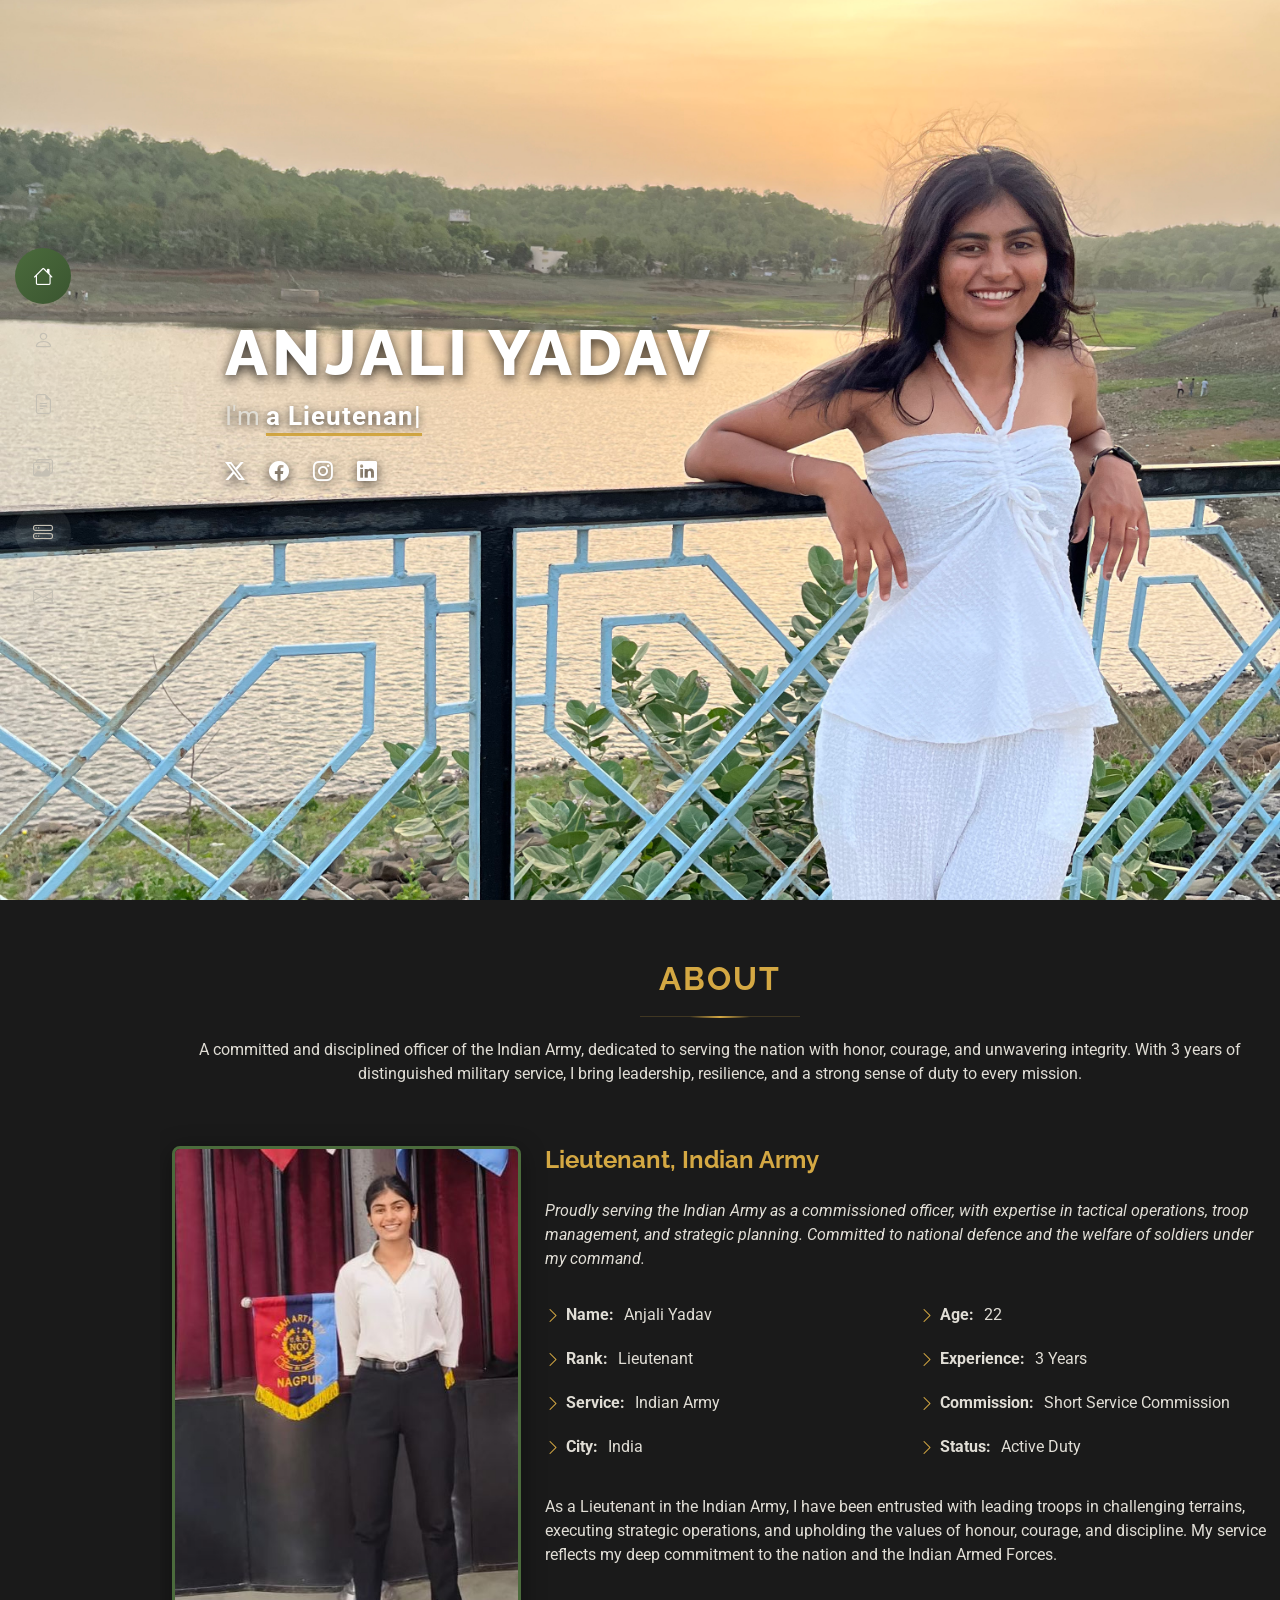
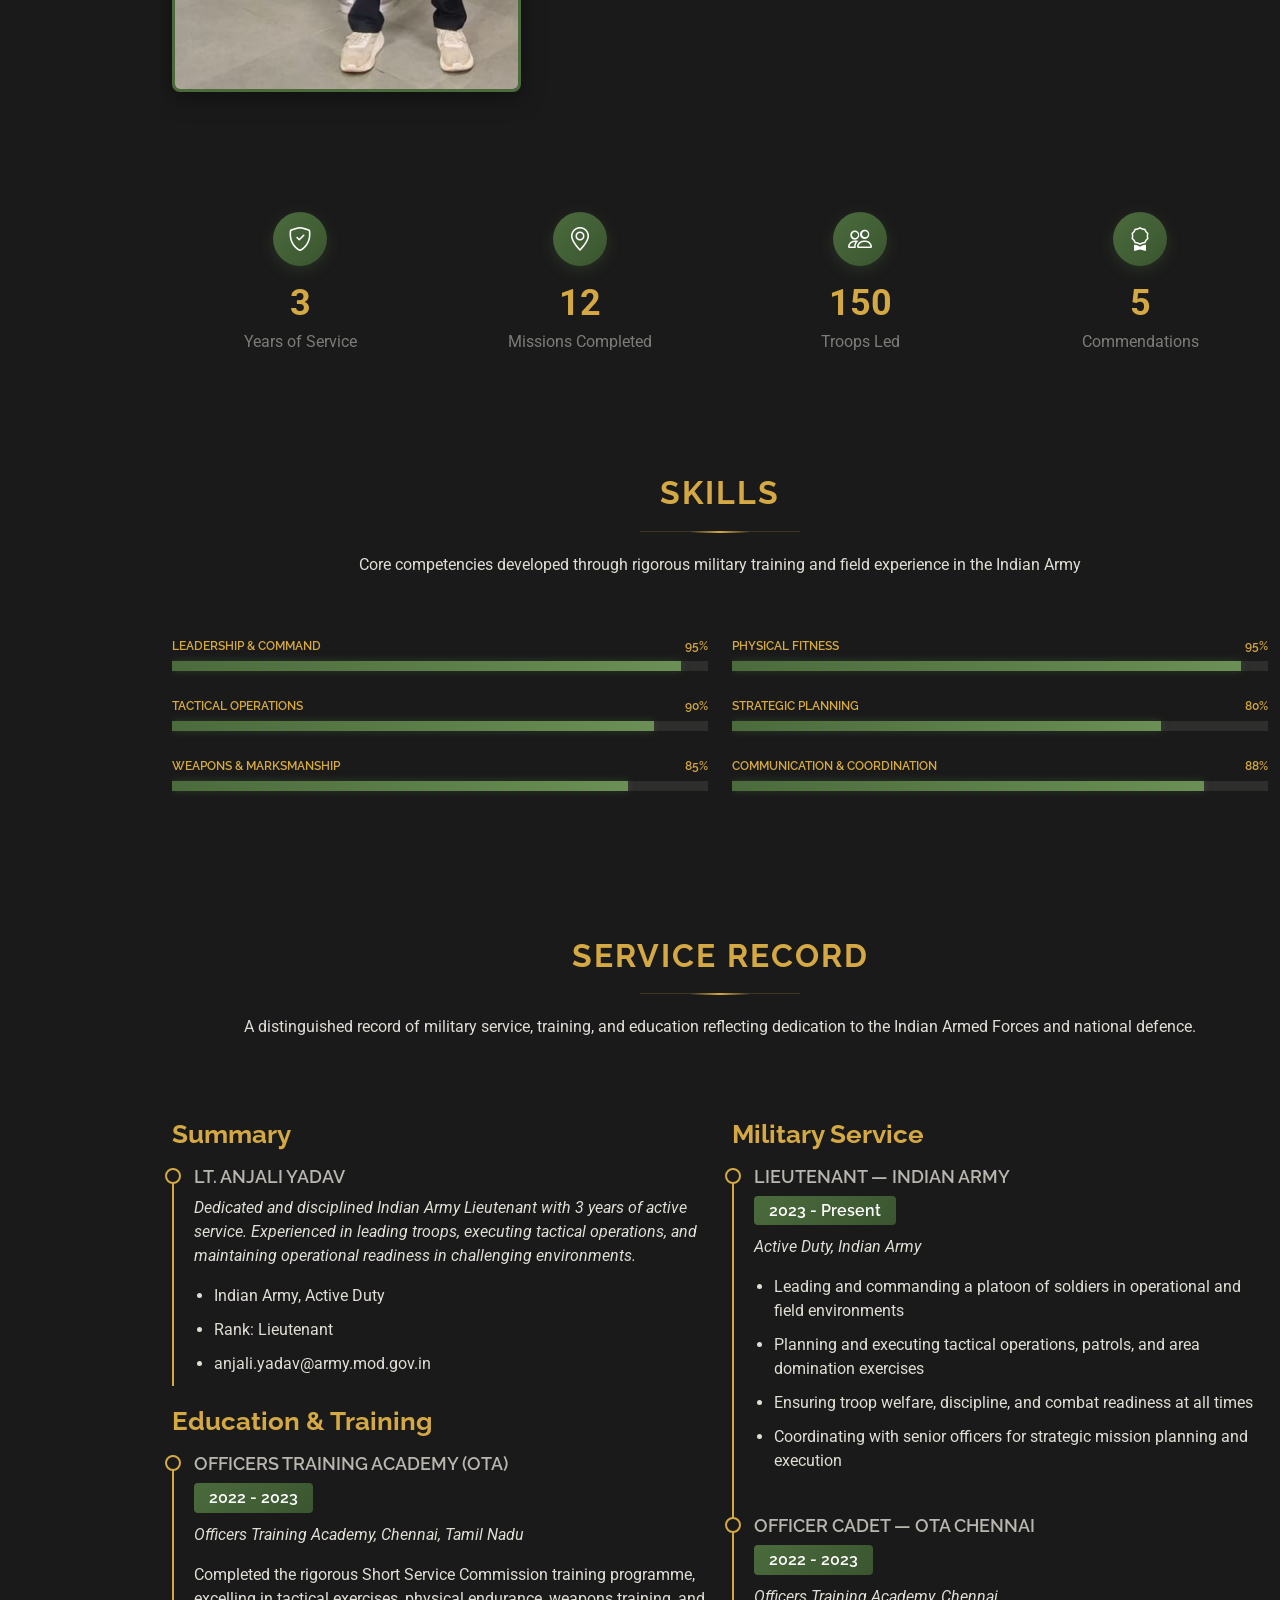
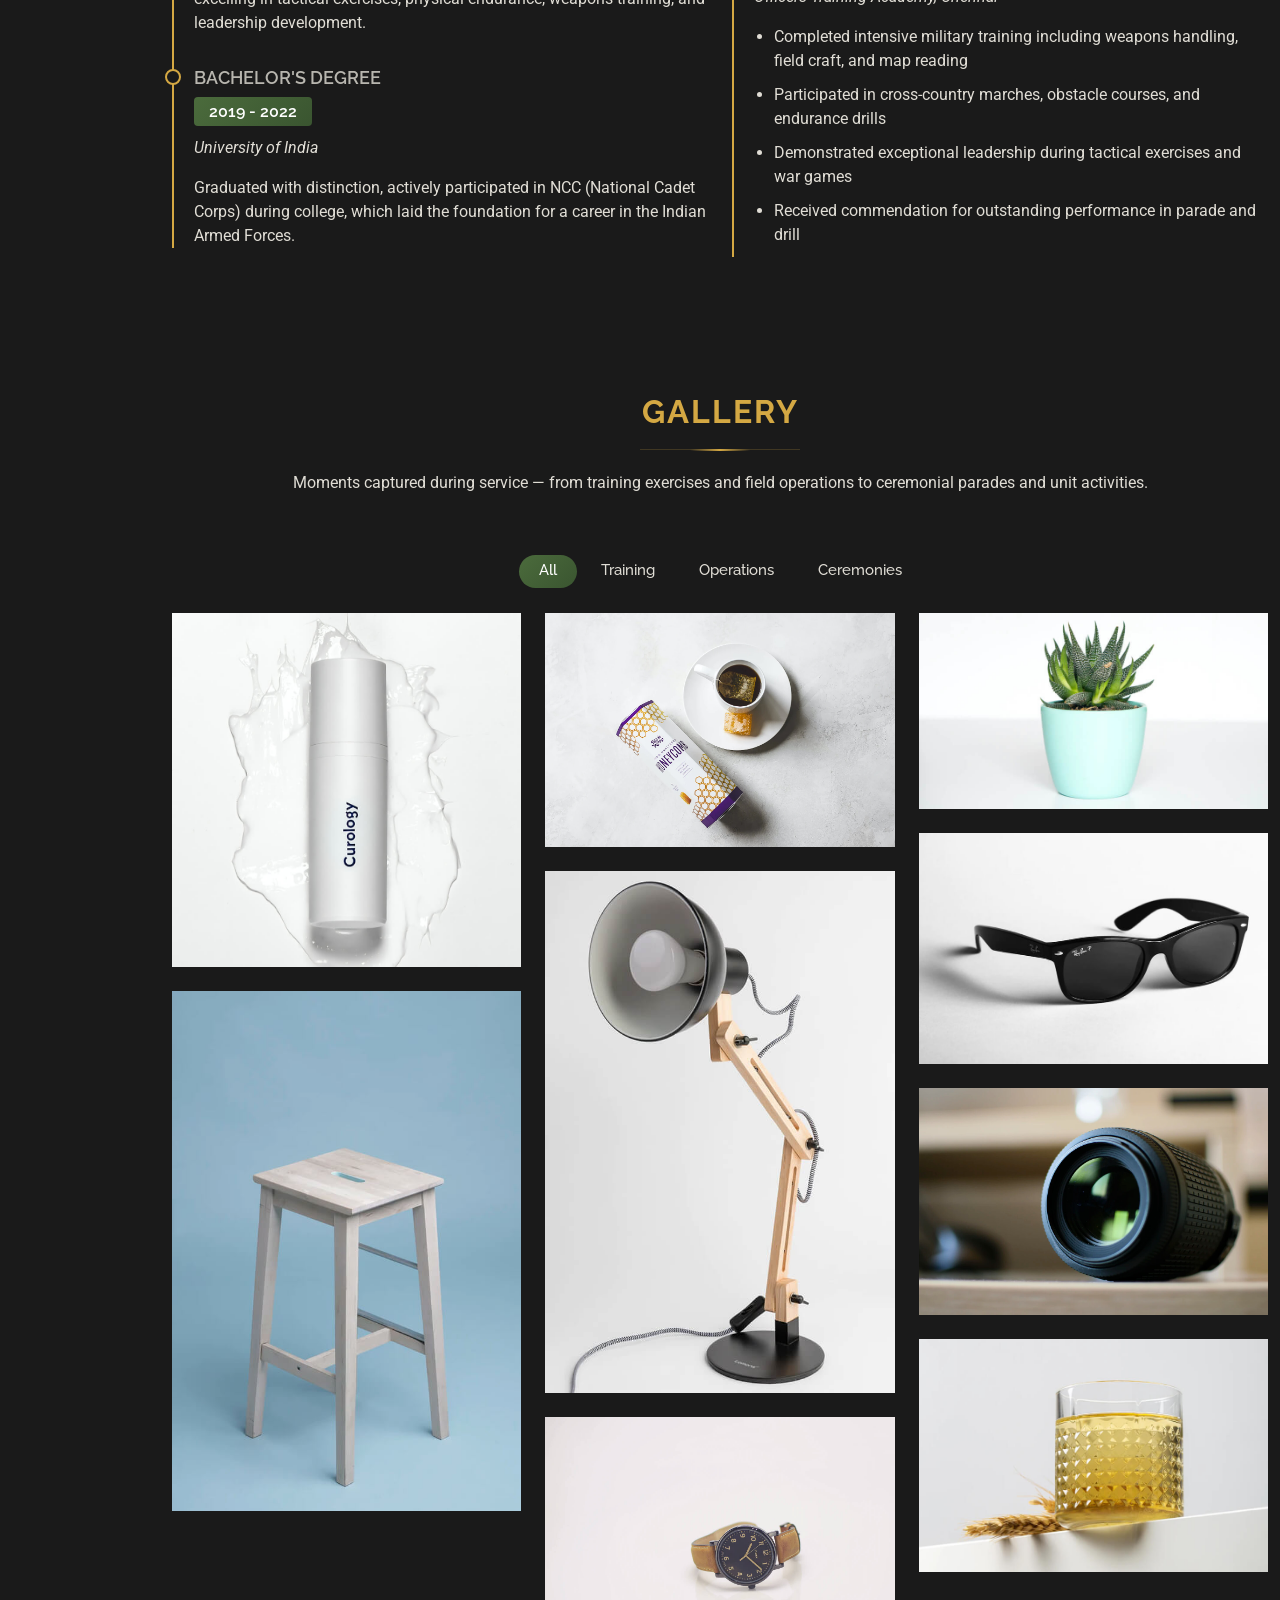
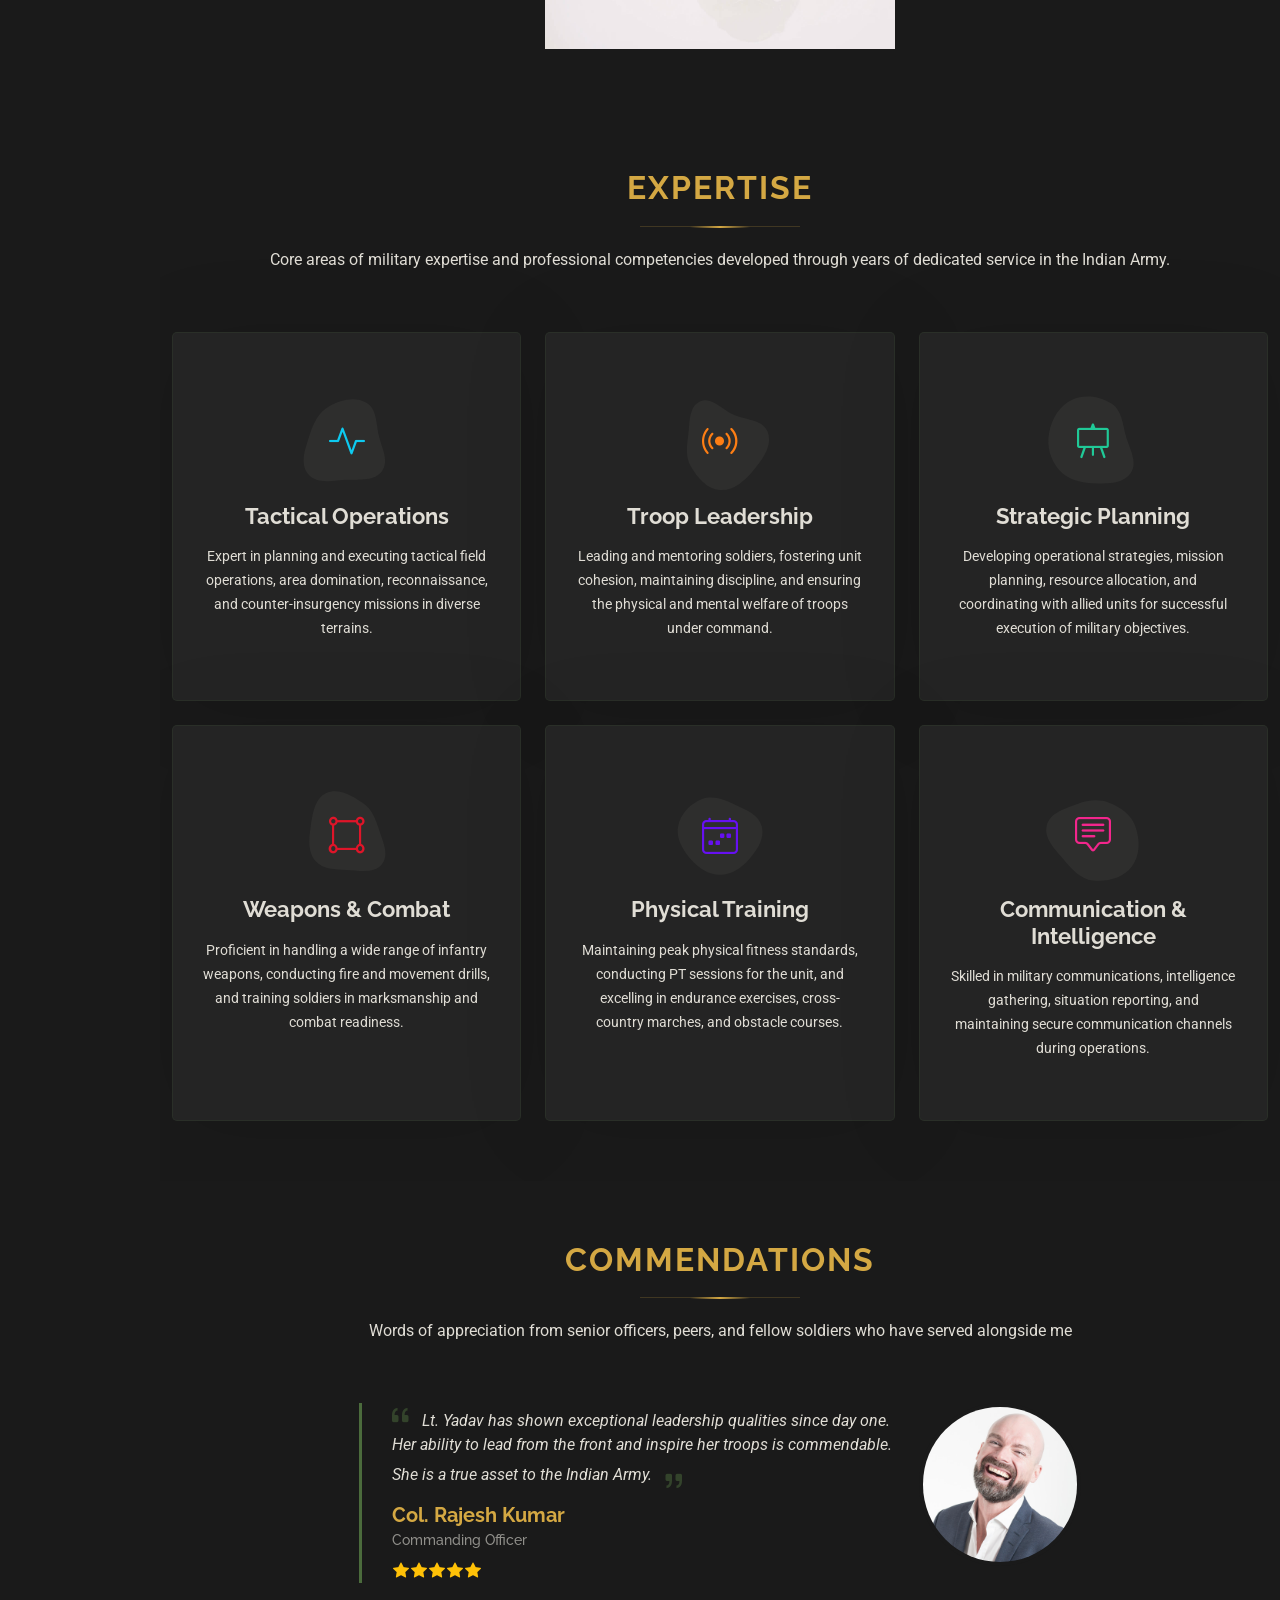
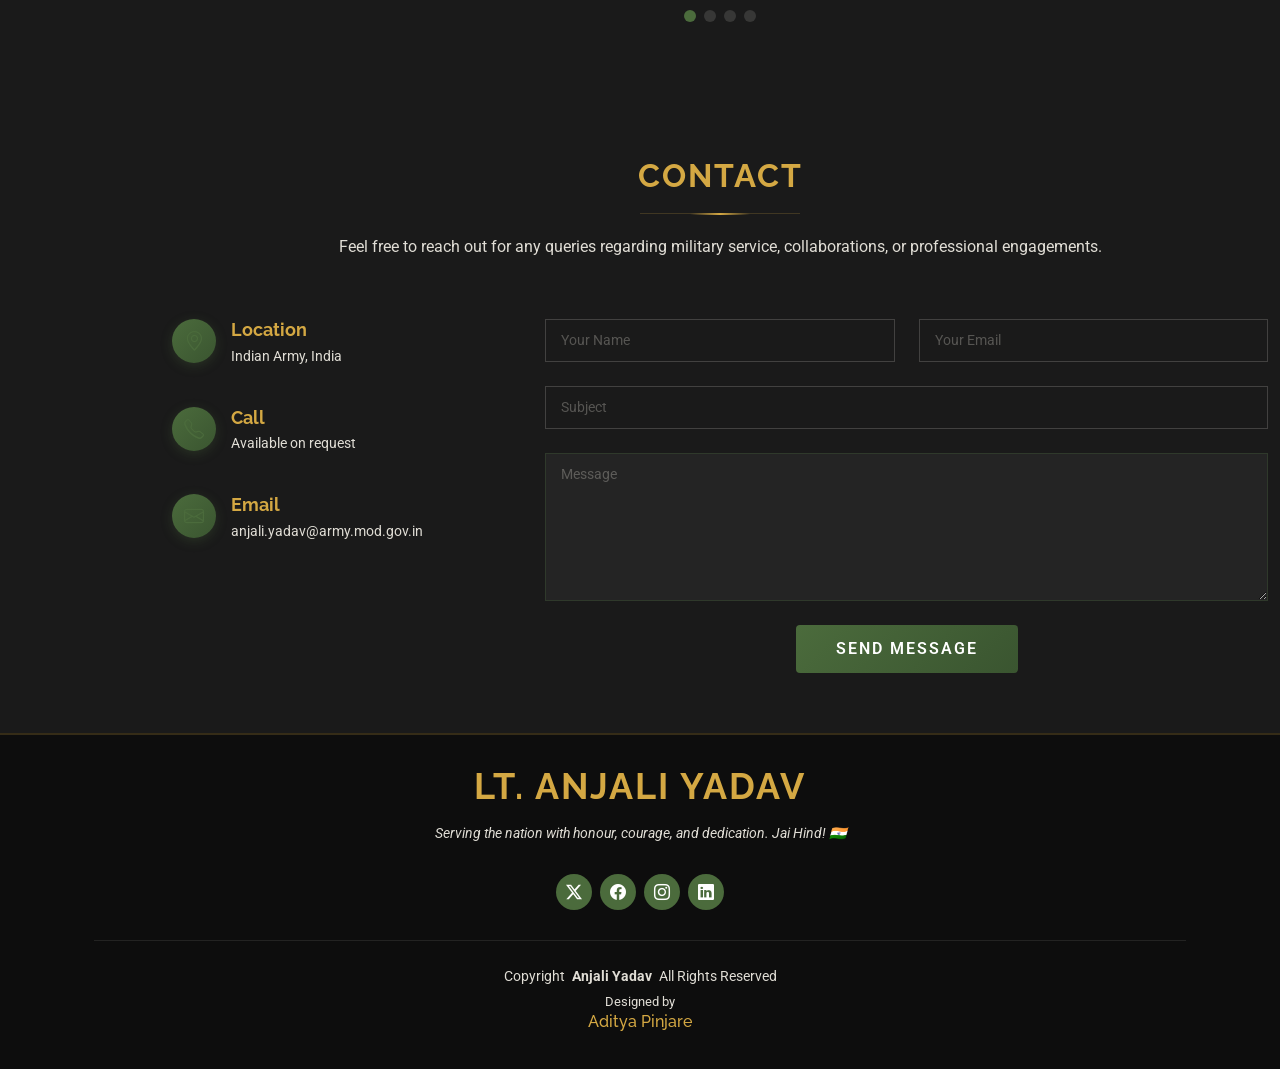
==== index.html @ 87e4ac16 "Initial commit" ====
<!DOCTYPE html>
<html lang="en">

<head>
  <meta charset="utf-8">
  <meta content="width=device-width, initial-scale=1.0" name="viewport">
  <title>Lt. Anjali Yadav | Indian Army Officer Portfolio</title>
  <meta
    content="Portfolio of Lieutenant Anjali Yadav, a dedicated officer in the Indian Army with 3 years of distinguished service."
    name="description">
  <meta content="Indian Army, Lieutenant, Anjali Yadav, Military Officer, Defence, Portfolio" name="keywords">

  <!-- Favicons -->
  <link href="assets/img/favicon.png" rel="icon">
  <link href="assets/img/apple-touch-icon.png" rel="apple-touch-icon">

  <!-- Fonts -->
  <link href="https://fonts.googleapis.com" rel="preconnect">
  <link href="https://fonts.gstatic.com" rel="preconnect" crossorigin>
  <link
    href="https://fonts.googleapis.com/css2?family=Roboto:ital,wght@0,100;0,300;0,400;0,500;0,700;0,900;1,100;1,300;1,400;1,500;1,700;1,900&family=Poppins:ital,wght@0,100;0,200;0,300;0,400;0,500;0,600;0,700;0,800;0,900;1,100;1,200;1,300;1,400;1,500;1,600;1,700;1,800;1,900&family=Raleway:ital,wght@0,100;0,200;0,300;0,400;0,500;0,600;0,700;0,800;0,900;1,100;1,200;1,300;1,400;1,500;1,600;1,700;1,800;1,900&display=swap"
    rel="stylesheet">

  <!-- Vendor CSS Files -->
  <link href="assets/vendor/bootstrap/css/bootstrap.min.css" rel="stylesheet">
  <link href="assets/vendor/bootstrap-icons/bootstrap-icons.css" rel="stylesheet">
  <link href="assets/vendor/aos/aos.css" rel="stylesheet">
  <link href="assets/vendor/glightbox/css/glightbox.min.css" rel="stylesheet">
  <link href="assets/vendor/swiper/swiper-bundle.min.css" rel="stylesheet">

  <!-- Main CSS File -->
  <link href="assets/css/main.css" rel="stylesheet">

  <!-- =======================================================
  * Template Name: MyResume
  * Template URL: https://bootstrapmade.com/free-html-bootstrap-template-my-resume/
  * Updated: Jun 29 2024 with Bootstrap v5.3.3
  * Author: BootstrapMade.com
  * License: https://bootstrapmade.com/license/
  ======================================================== -->
</head>

<body class="index-page">

  <header id="header" class="header d-flex flex-column justify-content-center">

    <i class="header-toggle d-xl-none bi bi-list"></i>

    <nav id="navmenu" class="navmenu">
      <ul>
        <li><a href="#hero" class="active"><i class="bi bi-house navicon"></i><span>Home</span></a></li>
        <li><a href="#about"><i class="bi bi-person navicon"></i><span>About</span></a></li>
        <li><a href="#resume"><i class="bi bi-file-earmark-text navicon"></i><span>Service Record</span></a></li>
        <li><a href="#portfolio"><i class="bi bi-images navicon"></i><span>Gallery</span></a></li>
        <li><a href="#services"><i class="bi bi-hdd-stack navicon"></i><span>Expertise</span></a></li>
        <li><a href="#contact"><i class="bi bi-envelope navicon"></i><span>Contact</span></a></li>
      </ul>
    </nav>

  </header>

  <main class="main">

    <!-- Hero Section -->
    <section id="hero" class="hero section light-background">

      <img src="assets/img/IMG_5781.jpg" alt="Lt. Anjali Yadav">

      <div class="container" data-aos="zoom-out">
        <div class="row justify-content-center">
          <div class="col-lg-9">
            <h2>Anjali Yadav</h2>
            <p>I'm <span class="typed"
                data-typed-items="a Lieutenant, an Indian Army Officer, Serving the Nation, a Proud Soldier">a
                Lieutenant </span><span class="typed-cursor typed-cursor--blink" aria-hidden="true"></span></p>
            <div class="social-links">
              <a href="#"><i class="bi bi-twitter-x"></i></a>
              <a href="#"><i class="bi bi-facebook"></i></a>
              <a href="#"><i class="bi bi-instagram"></i></a>
              <a href="#"><i class="bi bi-linkedin"></i></a>
            </div>
          </div>
        </div>
      </div>

    </section><!-- /Hero Section -->

    <!-- About Section -->
    <section id="about" class="about section">

      <!-- Section Title -->
      <div class="container section-title" data-aos="fade-up">
        <h2>About</h2>
        <p>A committed and disciplined officer of the Indian Army, dedicated to serving the nation with honor, courage,
          and unwavering integrity. With 3 years of distinguished military service, I bring leadership, resilience, and
          a strong sense of duty to every mission.</p>
      </div><!-- End Section Title -->

      <div class="container" data-aos="fade-up" data-aos-delay="100">

        <div class="row gy-4 justify-content-center">
          <div class="col-lg-4">
            <img src="assets/img/portfolio/PHOTO-2026-03-30-18-08-21.jpg" class="img-fluid" alt="Lt. Anjali Yadav">
          </div>
          <div class="col-lg-8 content">
            <h2>Lieutenant, Indian Army</h2>
            <p class="fst-italic py-3">
              Proudly serving the Indian Army as a commissioned officer, with expertise in tactical operations, troop
              management, and strategic planning. Committed to national defence and the welfare of soldiers under my
              command.
            </p>
            <div class="row">
              <div class="col-lg-6">
                <ul>
                  <li><i class="bi bi-chevron-right"></i> <strong>Name:</strong> <span>Anjali Yadav</span></li>
                  <li><i class="bi bi-chevron-right"></i> <strong>Rank:</strong> <span>Lieutenant</span></li>
                  <li><i class="bi bi-chevron-right"></i> <strong>Service:</strong> <span>Indian Army</span></li>
                  <li><i class="bi bi-chevron-right"></i> <strong>City:</strong> <span>India</span></li>
                </ul>
              </div>
              <div class="col-lg-6">
                <ul>
                  <li><i class="bi bi-chevron-right"></i> <strong>Age:</strong> <span>22</span></li>
                  <li><i class="bi bi-chevron-right"></i> <strong>Experience:</strong> <span>3 Years</span></li>
                  <li><i class="bi bi-chevron-right"></i> <strong>Commission:</strong> <span>Short Service
                      Commission</span></li>
                  <li><i class="bi bi-chevron-right"></i> <strong>Status:</strong> <span>Active Duty</span></li>
                </ul>
              </div>
            </div>
            <p class="py-3">
              As a Lieutenant in the Indian Army, I have been entrusted with leading troops in challenging terrains,
              executing strategic operations, and upholding the values of honour, courage, and discipline. My service
              reflects my deep commitment to the nation and the Indian Armed Forces.
            </p>
          </div>
        </div>

      </div>

    </section><!-- /About Section -->

    <!-- Stats Section -->
    <section id="stats" class="stats section">

      <div class="container" data-aos="fade-up" data-aos-delay="100">

        <div class="row gy-4">

          <div class="col-lg-3 col-md-6 d-flex flex-column align-items-center">
            <i class="bi bi-shield-check"></i>
            <div class="stats-item">
              <span data-purecounter-start="0" data-purecounter-end="3" data-purecounter-duration="1"
                class="purecounter"></span>
              <p>Years of Service</p>
            </div>
          </div><!-- End Stats Item -->

          <div class="col-lg-3 col-md-6 d-flex flex-column align-items-center">
            <i class="bi bi-geo-alt"></i>
            <div class="stats-item">
              <span data-purecounter-start="0" data-purecounter-end="12" data-purecounter-duration="1"
                class="purecounter"></span>
              <p>Missions Completed</p>
            </div>
          </div><!-- End Stats Item -->

          <div class="col-lg-3 col-md-6 d-flex flex-column align-items-center">
            <i class="bi bi-people"></i>
            <div class="stats-item">
              <span data-purecounter-start="0" data-purecounter-end="150" data-purecounter-duration="1"
                class="purecounter"></span>
              <p>Troops Led</p>
            </div>
          </div><!-- End Stats Item -->

          <div class="col-lg-3 col-md-6 d-flex flex-column align-items-center">
            <i class="bi bi-award"></i>
            <div class="stats-item">
              <span data-purecounter-start="0" data-purecounter-end="5" data-purecounter-duration="1"
                class="purecounter"></span>
              <p>Commendations</p>
            </div>
          </div><!-- End Stats Item -->

        </div>

      </div>

    </section><!-- /Stats Section -->

    <!-- Skills Section -->
    <section id="skills" class="skills section">

      <!-- Section Title -->
      <div class="container section-title" data-aos="fade-up">
        <h2>Skills</h2>
        <p>Core competencies developed through rigorous military training and field experience in the Indian Army</p>
      </div><!-- End Section Title -->

      <div class="container" data-aos="fade-up" data-aos-delay="100">

        <div class="row skills-content skills-animation">

          <div class="col-lg-6">

            <div class="progress">
              <span class="skill"><span>Leadership & Command</span> <i class="val">95%</i></span>
              <div class="progress-bar-wrap">
                <div class="progress-bar" role="progressbar" aria-valuenow="95" aria-valuemin="0" aria-valuemax="100">
                </div>
              </div>
            </div><!-- End Skills Item -->

            <div class="progress">
              <span class="skill"><span>Tactical Operations</span> <i class="val">90%</i></span>
              <div class="progress-bar-wrap">
                <div class="progress-bar" role="progressbar" aria-valuenow="90" aria-valuemin="0" aria-valuemax="100">
                </div>
              </div>
            </div><!-- End Skills Item -->

            <div class="progress">
              <span class="skill"><span>Weapons & Marksmanship</span> <i class="val">85%</i></span>
              <div class="progress-bar-wrap">
                <div class="progress-bar" role="progressbar" aria-valuenow="85" aria-valuemin="0" aria-valuemax="100">
                </div>
              </div>
            </div><!-- End Skills Item -->

          </div>

          <div class="col-lg-6">

            <div class="progress">
              <span class="skill"><span>Physical Fitness</span> <i class="val">95%</i></span>
              <div class="progress-bar-wrap">
                <div class="progress-bar" role="progressbar" aria-valuenow="95" aria-valuemin="0" aria-valuemax="100">
                </div>
              </div>
            </div><!-- End Skills Item -->

            <div class="progress">
              <span class="skill"><span>Strategic Planning</span> <i class="val">80%</i></span>
              <div class="progress-bar-wrap">
                <div class="progress-bar" role="progressbar" aria-valuenow="80" aria-valuemin="0" aria-valuemax="100">
                </div>
              </div>
            </div><!-- End Skills Item -->

            <div class="progress">
              <span class="skill"><span>Communication & Coordination</span> <i class="val">88%</i></span>
              <div class="progress-bar-wrap">
                <div class="progress-bar" role="progressbar" aria-valuenow="88" aria-valuemin="0" aria-valuemax="100">
                </div>
              </div>
            </div><!-- End Skills Item -->

          </div>

        </div>

      </div>

    </section><!-- /Skills Section -->

    <!-- Resume Section -->
    <section id="resume" class="resume section">

      <!-- Section Title -->
      <div class="container section-title" data-aos="fade-up">
        <h2>Service Record</h2>
        <p>A distinguished record of military service, training, and education reflecting dedication to the Indian Armed
          Forces and national defence.</p>
      </div><!-- End Section Title -->

      <div class="container">

        <div class="row">

          <div class="col-lg-6" data-aos="fade-up" data-aos-delay="100">
            <h3 class="resume-title">Summary</h3>

            <div class="resume-item pb-0">
              <h4>Lt. Anjali Yadav</h4>
              <p><em>Dedicated and disciplined Indian Army Lieutenant with 3 years of active service. Experienced in
                  leading troops, executing tactical operations, and maintaining operational readiness in challenging
                  environments.</em></p>
              <ul>
                <li>Indian Army, Active Duty</li>
                <li>Rank: Lieutenant</li>
                <li>anjali.yadav@army.mod.gov.in</li>
              </ul>
            </div><!-- End Resume Item -->

            <h3 class="resume-title">Education &amp; Training</h3>
            <div class="resume-item">
              <h4>Officers Training Academy (OTA)</h4>
              <h5>2022 - 2023</h5>
              <p><em>Officers Training Academy, Chennai, Tamil Nadu</em></p>
              <p>Completed the rigorous Short Service Commission training programme, excelling in tactical exercises,
                physical endurance, weapons training, and leadership development.</p>
            </div><!-- End Resume Item -->

            <div class="resume-item">
              <h4>Bachelor's Degree</h4>
              <h5>2019 - 2022</h5>
              <p><em>University of India</em></p>
              <p>Graduated with distinction, actively participated in NCC (National Cadet Corps) during college, which
                laid the foundation for a career in the Indian Armed Forces.</p>
            </div><!-- End Resume Item -->

          </div>

          <div class="col-lg-6" data-aos="fade-up" data-aos-delay="200">
            <h3 class="resume-title">Military Service</h3>
            <div class="resume-item">
              <h4>Lieutenant — Indian Army</h4>
              <h5>2023 - Present</h5>
              <p><em>Active Duty, Indian Army</em></p>
              <ul>
                <li>Leading and commanding a platoon of soldiers in operational and field environments</li>
                <li>Planning and executing tactical operations, patrols, and area domination exercises</li>
                <li>Ensuring troop welfare, discipline, and combat readiness at all times</li>
                <li>Coordinating with senior officers for strategic mission planning and execution</li>
              </ul>
            </div><!-- End Resume Item -->

            <div class="resume-item">
              <h4>Officer Cadet — OTA Chennai</h4>
              <h5>2022 - 2023</h5>
              <p><em>Officers Training Academy, Chennai</em></p>
              <ul>
                <li>Completed intensive military training including weapons handling, field craft, and map reading</li>
                <li>Participated in cross-country marches, obstacle courses, and endurance drills</li>
                <li>Demonstrated exceptional leadership during tactical exercises and war games</li>
                <li>Received commendation for outstanding performance in parade and drill</li>
              </ul>
            </div><!-- End Resume Item -->

          </div>

        </div>

      </div>

    </section><!-- /Resume Section -->

    <!-- Portfolio Section -->
    <section id="portfolio" class="portfolio section">

      <!-- Section Title -->
      <div class="container section-title" data-aos="fade-up">
        <h2>Gallery</h2>
        <p>Moments captured during service — from training exercises and field operations to ceremonial parades and unit
          activities.</p>
      </div><!-- End Section Title -->

      <div class="container">

        <div class="isotope-layout" data-default-filter="*" data-layout="masonry" data-sort="original-order">

          <ul class="portfolio-filters isotope-filters" data-aos="fade-up" data-aos-delay="100">
            <li data-filter="*" class="filter-active">All</li>
            <li data-filter=".filter-app">Training</li>
            <li data-filter=".filter-product">Operations</li>
            <li data-filter=".filter-branding">Ceremonies</li>
          </ul><!-- End Portfolio Filters -->

          <div class="row gy-4 isotope-container" data-aos="fade-up" data-aos-delay="200">

            <div class="col-lg-4 col-md-6 portfolio-item isotope-item filter-app">
              <img src="assets/img/masonry-portfolio/masonry-portfolio-1.jpg" class="img-fluid" alt="">
              <div class="portfolio-info">
                <h4>App 1</h4>
                <p>Lorem ipsum, dolor sit</p>
                <a href="assets/img/masonry-portfolio/masonry-portfolio-1.jpg" title="App 1"
                  data-gallery="portfolio-gallery-app" class="glightbox preview-link"><i class="bi bi-zoom-in"></i></a>
                <a href="portfolio-details.html" title="More Details" class="details-link"><i
                    class="bi bi-link-45deg"></i></a>
              </div>
            </div><!-- End Portfolio Item -->

            <div class="col-lg-4 col-md-6 portfolio-item isotope-item filter-product">
              <img src="assets/img/masonry-portfolio/masonry-portfolio-2.jpg" class="img-fluid" alt="">
              <div class="portfolio-info">
                <h4>Product 1</h4>
                <p>Lorem ipsum, dolor sit</p>
                <a href="assets/img/masonry-portfolio/masonry-portfolio-2.jpg" title="Product 1"
                  data-gallery="portfolio-gallery-product" class="glightbox preview-link"><i
                    class="bi bi-zoom-in"></i></a>
                <a href="portfolio-details.html" title="More Details" class="details-link"><i
                    class="bi bi-link-45deg"></i></a>
              </div>
            </div><!-- End Portfolio Item -->

            <div class="col-lg-4 col-md-6 portfolio-item isotope-item filter-branding">
              <img src="assets/img/masonry-portfolio/masonry-portfolio-3.jpg" class="img-fluid" alt="">
              <div class="portfolio-info">
                <h4>Branding 1</h4>
                <p>Lorem ipsum, dolor sit</p>
                <a href="assets/img/masonry-portfolio/masonry-portfolio-3.jpg" title="Branding 1"
                  data-gallery="portfolio-gallery-branding" class="glightbox preview-link"><i
                    class="bi bi-zoom-in"></i></a>
                <a href="portfolio-details.html" title="More Details" class="details-link"><i
                    class="bi bi-link-45deg"></i></a>
              </div>
            </div><!-- End Portfolio Item -->

            <div class="col-lg-4 col-md-6 portfolio-item isotope-item filter-app">
              <img src="assets/img/masonry-portfolio/masonry-portfolio-4.jpg" class="img-fluid" alt="">
              <div class="portfolio-info">
                <h4>App 2</h4>
                <p>Lorem ipsum, dolor sit</p>
                <a href="assets/img/masonry-portfolio/masonry-portfolio-4.jpg" title="App 2"
                  data-gallery="portfolio-gallery-app" class="glightbox preview-link"><i class="bi bi-zoom-in"></i></a>
                <a href="portfolio-details.html" title="More Details" class="details-link"><i
                    class="bi bi-link-45deg"></i></a>
              </div>
            </div><!-- End Portfolio Item -->

            <div class="col-lg-4 col-md-6 portfolio-item isotope-item filter-product">
              <img src="assets/img/masonry-portfolio/masonry-portfolio-5.jpg" class="img-fluid" alt="">
              <div class="portfolio-info">
                <h4>Product 2</h4>
                <p>Lorem ipsum, dolor sit</p>
                <a href="assets/img/masonry-portfolio/masonry-portfolio-5.jpg" title="Product 2"
                  data-gallery="portfolio-gallery-product" class="glightbox preview-link"><i
                    class="bi bi-zoom-in"></i></a>
                <a href="portfolio-details.html" title="More Details" class="details-link"><i
                    class="bi bi-link-45deg"></i></a>
              </div>
            </div><!-- End Portfolio Item -->

            <div class="col-lg-4 col-md-6 portfolio-item isotope-item filter-branding">
              <img src="assets/img/masonry-portfolio/masonry-portfolio-6.jpg" class="img-fluid" alt="">
              <div class="portfolio-info">
                <h4>Branding 2</h4>
                <p>Lorem ipsum, dolor sit</p>
                <a href="assets/img/masonry-portfolio/masonry-portfolio-6.jpg" title="Branding 2"
                  data-gallery="portfolio-gallery-branding" class="glightbox preview-link"><i
                    class="bi bi-zoom-in"></i></a>
                <a href="portfolio-details.html" title="More Details" class="details-link"><i
                    class="bi bi-link-45deg"></i></a>
              </div>
            </div><!-- End Portfolio Item -->

            <div class="col-lg-4 col-md-6 portfolio-item isotope-item filter-app">
              <img src="assets/img/masonry-portfolio/masonry-portfolio-7.jpg" class="img-fluid" alt="">
              <div class="portfolio-info">
                <h4>App 3</h4>
                <p>Lorem ipsum, dolor sit</p>
                <a href="assets/img/masonry-portfolio/masonry-portfolio-7.jpg" title="App 3"
                  data-gallery="portfolio-gallery-app" class="glightbox preview-link"><i class="bi bi-zoom-in"></i></a>
                <a href="portfolio-details.html" title="More Details" class="details-link"><i
                    class="bi bi-link-45deg"></i></a>
              </div>
            </div><!-- End Portfolio Item -->

            <div class="col-lg-4 col-md-6 portfolio-item isotope-item filter-product">
              <img src="assets/img/masonry-portfolio/masonry-portfolio-8.jpg" class="img-fluid" alt="">
              <div class="portfolio-info">
                <h4>Product 3</h4>
                <p>Lorem ipsum, dolor sit</p>
                <a href="assets/img/masonry-portfolio/masonry-portfolio-8.jpg" title="Product 3"
                  data-gallery="portfolio-gallery-product" class="glightbox preview-link"><i
                    class="bi bi-zoom-in"></i></a>
                <a href="portfolio-details.html" title="More Details" class="details-link"><i
                    class="bi bi-link-45deg"></i></a>
              </div>
            </div><!-- End Portfolio Item -->

            <div class="col-lg-4 col-md-6 portfolio-item isotope-item filter-branding">
              <img src="assets/img/masonry-portfolio/masonry-portfolio-9.jpg" class="img-fluid" alt="">
              <div class="portfolio-info">
                <h4>Branding 3</h4>
                <p>Lorem ipsum, dolor sit</p>
                <a href="assets/img/masonry-portfolio/masonry-portfolio-9.jpg" title="Branding 2"
                  data-gallery="portfolio-gallery-branding" class="glightbox preview-link"><i
                    class="bi bi-zoom-in"></i></a>
                <a href="portfolio-details.html" title="More Details" class="details-link"><i
                    class="bi bi-link-45deg"></i></a>
              </div>
            </div><!-- End Portfolio Item -->

          </div><!-- End Portfolio Container -->

        </div>

      </div>

    </section><!-- /Portfolio Section -->

    <!-- Services Section -->
    <section id="services" class="services section">

      <!-- Section Title -->
      <div class="container section-title" data-aos="fade-up">
        <h2>Expertise</h2>
        <p>Core areas of military expertise and professional competencies developed through years of dedicated service
          in the Indian Army.</p>
      </div><!-- End Section Title -->

      <div class="container">

        <div class="row gy-4">

          <div class="col-lg-4 col-md-6" data-aos="fade-up" data-aos-delay="100">
            <div class="service-item item-cyan position-relative">
              <div class="icon">
                <svg width="100" height="100" viewBox="0 0 600 600" xmlns="http://www.w3.org/2000/svg">
                  <path stroke="none" stroke-width="0" fill="#f5f5f5"
                    d="M300,521.0016835830174C376.1290562159157,517.8887921683347,466.0731472004068,529.7835943286574,510.70327084640275,468.03025145048787C554.3714126377745,407.6079735673963,508.03601936045806,328.9844924480964,491.2728898941984,256.3432110539036C474.5976632858925,184.082847569629,479.9380746630129,96.60480741107993,416.23090153303,58.64404602377083C348.86323505073057,18.502131276798302,261.93793281208167,40.57373210992963,193.5410806939664,78.93577620505333C130.42746243093433,114.334589627462,98.30271207620316,179.96522072025542,76.75703585869454,249.04625023123273C51.97151888228291,328.5150500222984,13.704378332031375,421.85034740162234,66.52175969318436,486.19268352777647C119.04800174914682,550.1803526380478,217.28368757567262,524.383925680826,300,521.0016835830174">
                  </path>
                </svg>
                <i class="bi bi-activity"></i>
              </div>
              <a href="#" class="stretched-link">
                <h3>Tactical Operations</h3>
              </a>
              <p>Expert in planning and executing tactical field operations, area domination, reconnaissance, and
                counter-insurgency missions in diverse terrains.</p>
            </div>
          </div><!-- End Service Item -->

          <div class="col-lg-4 col-md-6" data-aos="fade-up" data-aos-delay="200">
            <div class="service-item item-orange position-relative">
              <div class="icon">
                <svg width="100" height="100" viewBox="0 0 600 600" xmlns="http://www.w3.org/2000/svg">
                  <path stroke="none" stroke-width="0" fill="#f5f5f5"
                    d="M300,582.0697525312426C382.5290701553225,586.8405444964366,449.9789794690241,525.3245884688669,502.5850820975895,461.55621195738473C556.606425686781,396.0723002908107,615.8543463187945,314.28637112970534,586.6730223649479,234.56875336149918C558.9533121215079,158.8439757836574,454.9685369536778,164.00468322053177,381.49747125262974,130.76875717737553C312.15926192815925,99.40240125094834,248.97055460311594,18.661163978235184,179.8680185752513,50.54337015887873C110.5421016452524,82.52863877960104,119.82277516462835,180.83849132639028,109.12597500060166,256.43424936330496C100.08760227029461,320.3096726198365,92.17705696193138,384.0621239912766,124.79988738764834,439.7174275375508C164.83382741302287,508.01625554203684,220.96474134820875,577.5009287672846,300,582.0697525312426">
                  </path>
                </svg>
                <i class="bi bi-broadcast"></i>
              </div>
              <a href="#" class="stretched-link">
                <h3>Troop Leadership</h3>
              </a>
              <p>Leading and mentoring soldiers, fostering unit cohesion, maintaining discipline, and ensuring the
                physical and mental welfare of troops under command.</p>
            </div>
          </div><!-- End Service Item -->

          <div class="col-lg-4 col-md-6" data-aos="fade-up" data-aos-delay="300">
            <div class="service-item item-teal position-relative">
              <div class="icon">
                <svg width="100" height="100" viewBox="0 0 600 600" xmlns="http://www.w3.org/2000/svg">
                  <path stroke="none" stroke-width="0" fill="#f5f5f5"
                    d="M300,541.5067337569781C382.14930387511276,545.0595476570109,479.8736841581634,548.3450877840088,526.4010558755058,480.5488172755941C571.5218469581645,414.80211281144784,517.5187510058486,332.0715597781072,496.52539010469104,255.14436215662573C477.37192572678356,184.95920475031193,473.57363656557914,105.61284051026155,413.0603344069578,65.22779650032875C343.27470386102294,18.654635553484475,251.2091493199835,5.337323636656869,175.0934190732945,40.62881213300186C97.87086631185822,76.43348514350839,51.98124368387456,156.15599469081315,36.44837278890362,239.84606092416172C21.716077023791087,319.22268207091537,43.775223500013084,401.1760424656574,96.891909868211,461.97329694683043C147.22146801428983,519.5804099606455,223.5754009179313,538.201503339737,300,541.5067337569781">
                  </path>
                </svg>
                <i class="bi bi-easel"></i>
              </div>
              <a href="#" class="stretched-link">
                <h3>Strategic Planning</h3>
              </a>
              <p>Developing operational strategies, mission planning, resource allocation, and coordinating with allied
                units for successful execution of military objectives.</p>
            </div>
          </div><!-- End Service Item -->

          <div class="col-lg-4 col-md-6" data-aos="fade-up" data-aos-delay="400">
            <div class="service-item item-red position-relative">
              <div class="icon">
                <svg width="100" height="100" viewBox="0 0 600 600" xmlns="http://www.w3.org/2000/svg">
                  <path stroke="none" stroke-width="0" fill="#f5f5f5"
                    d="M300,503.46388370962813C374.79870501325706,506.71871716319447,464.8034551963731,527.1746412648533,510.4981551193396,467.86667711651364C555.9287308511215,408.9015244558933,512.6030010748507,327.5744911775523,490.211057578863,256.5855673507754C471.097692560561,195.9906835881958,447.69079081568157,138.11976852964426,395.19560036434837,102.3242989838813C329.3053358748298,57.3949838291264,248.02791733380457,8.279543830951368,175.87071277845988,42.242879143198664C103.41431057327972,76.34704239035025,93.79494320519305,170.9812938413882,81.28167332365135,250.07896920659033C70.17666984294237,320.27484674793965,64.84698225790005,396.69656628748305,111.28512138212992,450.4950937839243C156.20124167950087,502.5303643271138,231.32542653798444,500.4755392045468,300,503.46388370962813">
                  </path>
                </svg>
                <i class="bi bi-bounding-box-circles"></i>
              </div>
              <a href="#" class="stretched-link">
                <h3>Weapons & Combat</h3>
              </a>
              <p>Proficient in handling a wide range of infantry weapons, conducting fire and movement drills, and
                training soldiers in marksmanship and combat readiness.</p>
              <a href="#" class="stretched-link"></a>
            </div>
          </div><!-- End Service Item -->

          <div class="col-lg-4 col-md-6" data-aos="fade-up" data-aos-delay="500">
            <div class="service-item item-indigo position-relative">
              <div class="icon">
                <svg width="100" height="100" viewBox="0 0 600 600" xmlns="http://www.w3.org/2000/svg">
                  <path stroke="none" stroke-width="0" fill="#f5f5f5"
                    d="M300,532.3542879108572C369.38199826031484,532.3153073249985,429.10787420159085,491.63046689027357,474.5244479745417,439.17860296908856C522.8885846962883,383.3225815378663,569.1668002868075,314.3205725914397,550.7432151929288,242.7694973846089C532.6665558377875,172.5657663291529,456.2379748765914,142.6223662098291,390.3689995646985,112.34683881706744C326.66090330228417,83.06452184765237,258.84405631176094,53.51806209861945,193.32584062364296,78.48882559362697C121.61183558270385,105.82097193414197,62.805066853699245,167.19869350419734,48.57481801355237,242.6138429142374C34.843463184063346,315.3850353017275,76.69343916112496,383.4422959591041,125.22947124332185,439.3748458443577C170.7312796277747,491.8107796887764,230.57421082200815,532.3932930995766,300,532.3542879108572">
                  </path>
                </svg>
                <i class="bi bi-calendar4-week icon"></i>
              </div>
              <a href="#" class="stretched-link">
                <h3>Physical Training</h3>
              </a>
              <p>Maintaining peak physical fitness standards, conducting PT sessions for the unit, and excelling in
                endurance exercises, cross-country marches, and obstacle courses.</p>
              <a href="#" class="stretched-link"></a>
            </div>
          </div><!-- End Service Item -->

          <div class="col-lg-4 col-md-6" data-aos="fade-up" data-aos-delay="600">
            <div class="service-item item-pink position-relative">
              <div class="icon">
                <svg width="100" height="100" viewBox="0 0 600 600" xmlns="http://www.w3.org/2000/svg">
                  <path stroke="none" stroke-width="0" fill="#f5f5f5"
                    d="M300,566.797414625762C385.7384707136149,576.1784315230908,478.7894351017131,552.8928747891023,531.9192734346935,484.94944893311C584.6109503024035,417.5663521118492,582.489472248146,322.67544863468447,553.9536738515405,242.03673114598146C529.1557734026468,171.96086150256528,465.24506316201064,127.66468636344209,395.9583748389544,100.7403814666027C334.2173773831606,76.7482773500951,269.4350130405921,84.62216499799875,207.1952322260088,107.2889140133804C132.92018162631612,134.33871894543012,41.79353780512637,160.00259165414826,22.644507872594943,236.69541883565114C3.319112789854554,314.0945973066697,72.72355303640163,379.243833228382,124.04198916343866,440.3218312028393C172.9286146004772,498.5055451809895,224.45579914871206,558.5317968840102,300,566.797414625762">
                  </path>
                </svg>
                <i class="bi bi-chat-square-text"></i>
              </div>
              <a href="#" class="stretched-link">
                <h3>Communication & Intelligence</h3>
              </a>
              <p>Skilled in military communications, intelligence gathering, situation reporting, and maintaining secure
                communication channels during operations.</p>
              <a href="#" class="stretched-link"></a>
            </div>
          </div><!-- End Service Item -->

        </div>

      </div>

    </section><!-- /Services Section -->

    <!-- Testimonials Section -->
    <section id="testimonials" class="testimonials section">

      <!-- Section Title -->
      <div class="container section-title" data-aos="fade-up">
        <h2>Commendations</h2>
        <p>Words of appreciation from senior officers, peers, and fellow soldiers who have served alongside me</p>
      </div><!-- End Section Title -->

      <div class="container" data-aos="fade-up" data-aos-delay="100">

        <div class="swiper init-swiper">
          <script type="application/json" class="swiper-config">
            {
              "loop": true,
              "speed": 600,
              "autoplay": {
                "delay": 5000
              },
              "slidesPerView": "auto",
              "pagination": {
                "el": ".swiper-pagination",
                "type": "bullets",
                "clickable": true
              }
            }
          </script>
          <div class="swiper-wrapper">

            <div class="swiper-slide">
              <div class="testimonial-item">
                <div class="row gy-4 justify-content-center">
                  <div class="col-lg-6">
                    <div class="testimonial-content">
                      <p>
                        <i class="bi bi-quote quote-icon-left"></i>
                        <span>Lt. Yadav has shown exceptional leadership qualities since day one. Her ability to lead
                          from the front and inspire her troops is commendable. She is a true asset to the Indian
                          Army.</span>

                        <i class="bi bi-quote quote-icon-right"></i>
                      </p>
                      <h3>Col. Rajesh Kumar</h3>
                      <h4>Commanding Officer</h4>
                      <div class="stars">
                        <i class="bi bi-star-fill"></i><i class="bi bi-star-fill"></i><i class="bi bi-star-fill"></i><i
                          class="bi bi-star-fill"></i><i class="bi bi-star-fill"></i>
                      </div>
                    </div>
                  </div>
                  <div class="col-lg-2 text-center">
                    <img src="assets/img/testimonials/testimonials-1.jpg" class="img-fluid testimonial-img" alt="">
                  </div>
                </div>
              </div>
            </div><!-- End testimonial item -->

            <div class="swiper-slide">
              <div class="testimonial-item">
                <div class="row gy-4 justify-content-center">
                  <div class="col-lg-6">
                    <div class="testimonial-content">
                      <p>
                        <i class="bi bi-quote quote-icon-left"></i>
                        <span>Working with Lt. Anjali has been a privilege. Her dedication to duty, tactical acumen, and
                          unwavering commitment to the welfare of soldiers make her an exceptional officer.</span>

                        <i class="bi bi-quote quote-icon-right"></i>
                      </p>
                      <h3>Maj. Priya Sharma</h3>
                      <h4>Senior Officer</h4>
                      <div class="stars">
                        <i class="bi bi-star-fill"></i><i class="bi bi-star-fill"></i><i class="bi bi-star-fill"></i><i
                          class="bi bi-star-fill"></i><i class="bi bi-star-fill"></i>
                      </div>
                    </div>
                  </div>
                  <div class="col-lg-2 text-center">
                    <img src="assets/img/testimonials/testimonials-2.jpg" class="img-fluid testimonial-img" alt="">
                  </div>
                </div>
              </div>
            </div><!-- End testimonial item -->

            <div class="swiper-slide">
              <div class="testimonial-item">
                <div class="row gy-4 justify-content-center">
                  <div class="col-lg-6">
                    <div class="testimonial-content">
                      <p>
                        <i class="bi bi-quote quote-icon-left"></i>
                        <span>Lt. Yadav's physical endurance and mental resilience are exemplary. She has consistently
                          performed above expectations during field exercises and operational deployments.</span>

                        <i class="bi bi-quote quote-icon-right"></i>
                      </p>
                      <h3>Brig. Suresh Nair</h3>
                      <h4>Brigade Commander</h4>
                      <div class="stars">
                        <i class="bi bi-star-fill"></i><i class="bi bi-star-fill"></i><i class="bi bi-star-fill"></i><i
                          class="bi bi-star-fill"></i><i class="bi bi-star-fill"></i>
                      </div>
                    </div>
                  </div>
                  <div class="col-lg-2 text-center">
                    <img src="assets/img/testimonials/testimonials-3.jpg" class="img-fluid testimonial-img" alt="">
                  </div>
                </div>
              </div>
            </div><!-- End testimonial item -->

            <div class="swiper-slide">
              <div class="testimonial-item">
                <div class="row gy-4 justify-content-center">
                  <div class="col-lg-6">
                    <div class="testimonial-content">
                      <p>
                        <i class="bi bi-quote quote-icon-left"></i>
                        <span>A fine example of courage and discipline. Lt. Anjali's ability to remain composed under
                          pressure and make sound tactical decisions has earned her the respect of everyone in the
                          unit.</span>

                        <i class="bi bi-quote quote-icon-right"></i>
                      </p>
                      <h3>Lt. Col. Vikram Singh</h3>
                      <h4>Battalion Commander</h4>
                      <div class="stars">
                        <i class="bi bi-star-fill"></i><i class="bi bi-star-fill"></i><i class="bi bi-star-fill"></i><i
                          class="bi bi-star-fill"></i><i class="bi bi-star-fill"></i>
                      </div>
                    </div>
                  </div>
                  <div class="col-lg-2 text-center">
                    <img src="assets/img/testimonials/testimonials-4.jpg" class="img-fluid testimonial-img" alt="">
                  </div>
                </div>
              </div>
            </div><!-- End testimonial item -->

          </div>
          <div class="swiper-pagination"></div>
        </div>

      </div>

    </section><!-- /Testimonials Section -->

    <!-- Contact Section -->
    <section id="contact" class="contact section">

      <!-- Section Title -->
      <div class="container section-title" data-aos="fade-up">
        <h2>Contact</h2>
        <p>Feel free to reach out for any queries regarding military service, collaborations, or professional
          engagements.</p>
      </div><!-- End Section Title -->

      <div class="container" data-aos="fade" data-aos-delay="100">

        <div class="row gy-4">

          <div class="col-lg-4">
            <div class="info-item d-flex" data-aos="fade-up" data-aos-delay="200">
              <i class="bi bi-geo-alt flex-shrink-0"></i>
              <div>
                <h3>Location</h3>
                <p>Indian Army, India</p>
              </div>
            </div><!-- End Info Item -->

            <div class="info-item d-flex" data-aos="fade-up" data-aos-delay="300">
              <i class="bi bi-telephone flex-shrink-0"></i>
              <div>
                <h3>Call</h3>
                <p>Available on request</p>
              </div>
            </div><!-- End Info Item -->

            <div class="info-item d-flex" data-aos="fade-up" data-aos-delay="400">
              <i class="bi bi-envelope flex-shrink-0"></i>
              <div>
                <h3>Email</h3>
                <p>anjali.yadav@army.mod.gov.in</p>
              </div>
            </div><!-- End Info Item -->

          </div>

          <div class="col-lg-8">
            <form action="forms/contact.php" method="post" class="php-email-form" data-aos="fade-up"
              data-aos-delay="200">
              <div class="row gy-4">

                <div class="col-md-6">
                  <input type="text" name="name" class="form-control" placeholder="Your Name" required="">
                </div>

                <div class="col-md-6 ">
                  <input type="email" class="form-control" name="email" placeholder="Your Email" required="">
                </div>

                <div class="col-md-12">
                  <input type="text" class="form-control" name="subject" placeholder="Subject" required="">
                </div>

                <div class="col-md-12">
                  <textarea class="form-control" name="message" rows="6" placeholder="Message" required=""></textarea>
                </div>

                <div class="col-md-12 text-center">
                  <div class="loading">Loading</div>
                  <div class="error-message"></div>
                  <div class="sent-message">Your message has been sent. Thank you!</div>

                  <button type="submit">Send Message</button>
                </div>

              </div>
            </form>
          </div><!-- End Contact Form -->

        </div>

      </div>

    </section><!-- /Contact Section -->

  </main>

  <footer id="footer" class="footer position-relative light-background">
    <div class="container">
      <h3 class="sitename">Lt. Anjali Yadav</h3>
      <p>Serving the nation with honour, courage, and dedication. Jai Hind! 🇮🇳</p>
      <div class="social-links d-flex justify-content-center">
        <a href=""><i class="bi bi-twitter-x"></i></a>
        <a href=""><i class="bi bi-facebook"></i></a>
        <a href=""><i class="bi bi-instagram"></i></a>
        <a href=""><i class="bi bi-linkedin"></i></a>
      </div>
      <div class="container">
        <div class="copyright">
          <span>Copyright</span> <strong class="px-1 sitename">Anjali Yadav</strong> <span>All Rights Reserved</span>
        </div>
        <div class="credits">
          <!-- All the links in the footer should remain intact. -->
          <!-- You can delete the links only if you've purchased the pro version. -->
          <!-- Licensing information: https://bootstrapmade.com/license/ -->
          <!-- Purchase the pro version with working PHP/AJAX contact form: [buy-url] -->
          Designed by <h6>Aditya Pinjare</h6>
        </div>
      </div>
    </div>
  </footer>

  <!-- Scroll Top -->
  <a href="#" id="scroll-top" class="scroll-top d-flex align-items-center justify-content-center"><i
      class="bi bi-arrow-up-short"></i></a>

  <!-- Preloader -->
  <div id="preloader"></div>

  <!-- Vendor JS Files -->
  <script src="assets/vendor/bootstrap/js/bootstrap.bundle.min.js"></script>
  <script src="assets/vendor/php-email-form/validate.js"></script>
  <script src="assets/vendor/aos/aos.js"></script>
  <script src="assets/vendor/typed.js/typed.umd.js"></script>
  <script src="assets/vendor/purecounter/purecounter_vanilla.js"></script>
  <script src="assets/vendor/waypoints/noframework.waypoints.js"></script>
  <script src="assets/vendor/glightbox/js/glightbox.min.js"></script>
  <script src="assets/vendor/imagesloaded/imagesloaded.pkgd.min.js"></script>
  <script src="assets/vendor/isotope-layout/isotope.pkgd.min.js"></script>
  <script src="assets/vendor/swiper/swiper-bundle.min.js"></script>

  <!-- Main JS File -->
  <script src="assets/js/main.js"></script>

</body>

</html>
---- assets/css/main.css ----
/**
* Template Name: MyResume
* Template URL: https://bootstrapmade.com/free-html-bootstrap-template-my-resume/
* Updated: Jun 29 2024 with Bootstrap v5.3.3
* Author: BootstrapMade.com
* License: https://bootstrapmade.com/license/
*/

/*--------------------------------------------------------------
# Font & Color Variables — Military Dark Theme
--------------------------------------------------------------*/
/* Fonts */
:root {
  --default-font: "Roboto", system-ui, -apple-system, "Segoe UI", Roboto, "Helvetica Neue", Arial, "Noto Sans", "Liberation Sans", sans-serif, "Apple Color Emoji", "Segoe UI Emoji", "Segoe UI Symbol", "Noto Color Emoji";
  --heading-font: "Raleway", sans-serif;
  --nav-font: "Poppins", sans-serif;
}

/* Global Colors — Army Dark Theme */
:root {
  --background-color: #1a1a1a;
  /* Dark background for the entire website */
  --default-color: #e0ddd5;
  /* Light khaki text for readability on dark backgrounds */
  --heading-color: #d4a843;
  /* Gold color for headings — military insignia inspired */
  --accent-color: #4b6b3c;
  /* Olive army green — primary brand accent */
  --surface-color: #242424;
  /* Dark card/surface background */
  --contrast-color: #ffffff;
  /* White contrast text for buttons and accent backgrounds */
}

/* Nav Menu Colors — Military Theme */
:root {
  --nav-color: #c5c0b4;
  /* Muted khaki for nav links */
  --nav-hover-color: #4b6b3c;
  /* Olive green on hover */
  --nav-mobile-background-color: #1a1a1a;
  /* Dark mobile nav background */
  --nav-dropdown-background-color: #242424;
  /* Dark dropdown background */
  --nav-dropdown-color: #e0ddd5;
  /* Light dropdown text */
  --nav-dropdown-hover-color: #d4a843;
  /* Gold hover for dropdown links */
}


/* Color Presets — Military Dark Theme Overrides */

.light-background {
  --background-color: #1e1e1e;
  --surface-color: #2a2a2a;
}

.dark-background {
  --background-color: #0d0d0d;
  --default-color: #ffffff;
  --heading-color: #d4a843;
  --surface-color: #1a1a1a;
  --contrast-color: #ffffff;
}

/* Smooth scroll */
:root {
  scroll-behavior: smooth;
}

/*--------------------------------------------------------------
# General Styling & Shared Classes
--------------------------------------------------------------*/
body {
  color: var(--default-color);
  background-color: var(--background-color);
  font-family: var(--default-font);
}

a {
  color: var(--accent-color);
  text-decoration: none;
  transition: 0.3s;
}

a:hover {
  color: color-mix(in srgb, var(--accent-color), transparent 25%);
  text-decoration: none;
}

h1,
h2,
h3,
h4,
h5,
h6 {
  color: var(--heading-color);
  font-family: var(--heading-font);
}

/* PHP Email Form Messages
------------------------------*/
.php-email-form .error-message {
  display: none;
  background: #df1529;
  color: #ffffff;
  text-align: left;
  padding: 15px;
  margin-bottom: 24px;
  font-weight: 600;
}

.php-email-form .sent-message {
  display: none;
  color: #ffffff;
  background: #059652;
  text-align: center;
  padding: 15px;
  margin-bottom: 24px;
  font-weight: 600;
}

.php-email-form .loading {
  display: none;
  background: var(--surface-color);
  text-align: center;
  padding: 15px;
  margin-bottom: 24px;
}

.php-email-form .loading:before {
  content: "";
  display: inline-block;
  border-radius: 50%;
  width: 24px;
  height: 24px;
  margin: 0 10px -6px 0;
  border: 3px solid var(--accent-color);
  border-top-color: var(--surface-color);
  animation: php-email-form-loading 1s linear infinite;
}

@keyframes php-email-form-loading {
  0% {
    transform: rotate(0deg);
  }

  100% {
    transform: rotate(360deg);
  }
}

/*--------------------------------------------------------------
# Global Header
--------------------------------------------------------------*/
.header {
  color: var(--default-color);
  position: fixed;
  top: 0;
  left: 0;
  bottom: 0;
  padding: 0 15px;
  transition: all ease-in-out 0.3s;
  overflow-y: auto;
  z-index: 997;
  min-width: 200px;
}

@media (max-width: 1199px) {
  .header {
    background-color: var(--background-color);
    border-right: 1px solid color-mix(in srgb, var(--default-color), transparent 90%);
    width: 300px;
    left: -100%;
  }
}

@media (min-width: 1200px) and (max-width: 1600px) {
  .header~main {
    margin-left: 160px;
  }

  .header~main .hero {
    margin-left: -160px;
    width: 100vw;
  }
}

.header.header-show {
  left: 0;
}

.header .header-toggle {
  color: var(--contrast-color);
  background-color: var(--accent-color);
  font-size: 22px;
  display: flex;
  align-items: center;
  justify-content: center;
  width: 40px;
  height: 40px;
  border-radius: 50%;
  cursor: pointer;
  position: fixed;
  top: 15px;
  right: 15px;
  z-index: 9999;
  transition: background-color 0.3s;
}

.header .header-toggle:hover {
  color: var(--contrast-color);
  background-color: color-mix(in srgb, var(--accent-color) 90%, white 15%);
}

/*--------------------------------------------------------------
# Navigation Menu
--------------------------------------------------------------*/
.navmenu {
  padding: 0;
  z-index: 9997;
}

.navmenu ul {
  list-style: none;
  padding: 0 0 20px 0;
  margin: 0;
  width: 140px;
}

.navmenu a,
.navmenu a:focus {
  color: var(--nav-color);
  font-family: var(--nav-font);
  display: flex;
  align-items: center;
  padding: 10px 18px;
  margin-bottom: 8px;
  font-size: 15px;
  border-radius: 50px;
  background: color-mix(in srgb, var(--default-color), transparent 92%);
  height: 56px;
  width: 100%;
  overflow: hidden;
  transition: 0.3s;
}

.navmenu a i,
.navmenu a:focus i {
  font-size: 20px;
}

.navmenu a span,
.navmenu a:focus span {
  padding: 0 5px 0 7px;
}

@media (min-width: 992px) {

  .navmenu a,
  .navmenu a:focus {
    max-width: 56px;
  }

  .navmenu a span,
  .navmenu a:focus span {
    display: none;
  }
}

.navmenu a:hover,
.navmenu .active,
.navmenu .active:focus,
.navmenu li:hover>a {
  color: var(--contrast-color);
  background: var(--nav-hover-color);
}

.navmenu a:hover,
.navmenu li:hover>a {
  max-width: 100%;
  color: var(--contrast-color);
}

.navmenu a:hover span,
.navmenu li:hover>a span {
  display: block;
}

/*--------------------------------------------------------------
# Global Footer
--------------------------------------------------------------*/
.footer {
  color: var(--default-color);
  background-color: var(--background-color);
  font-size: 14px;
  text-align: center;
  padding: 30px 0;
  position: relative;
}

.footer h3 {
  font-size: 36px;
  font-weight: 700;
  position: relative;
  padding: 0;
  margin: 0 0 15px 0;
}

.footer p {
  font-size: 15;
  font-style: italic;
  padding: 0;
  margin: 0 0 30px 0;
}

.footer .social-links {
  margin: 0 0 30px 0;
}

.footer .social-links a {
  font-size: 16px;
  display: flex;
  align-items: center;
  justify-content: center;
  background: var(--accent-color);
  color: var(--contrast-color);
  line-height: 1;
  margin: 0 4px;
  border-radius: 50%;
  text-align: center;
  width: 36px;
  height: 36px;
  transition: 0.3s;
}

.footer .social-links a:hover {
  background: color-mix(in srgb, var(--accent-color), transparent 20%);
  text-decoration: none;
}

.footer .copyright {
  padding-top: 25px;
  border-top: 1px solid color-mix(in srgb, var(--default-color), transparent 90%);
}

.footer .credits {
  font-size: 13px;
  padding-top: 5px;
}

/*--------------------------------------------------------------
# Preloader
--------------------------------------------------------------*/
#preloader {
  position: fixed;
  inset: 0;
  z-index: 999999;
  overflow: hidden;
  background: var(--background-color);
  transition: all 0.6s ease-out;
}

#preloader:before {
  content: "";
  position: fixed;
  top: calc(50% - 30px);
  left: calc(50% - 30px);
  border: 6px solid #ffffff;
  border-color: var(--accent-color) transparent var(--accent-color) transparent;
  border-radius: 50%;
  width: 60px;
  height: 60px;
  animation: animate-preloader 1.5s linear infinite;
}

@keyframes animate-preloader {
  0% {
    transform: rotate(0deg);
  }

  100% {
    transform: rotate(360deg);
  }
}

/*--------------------------------------------------------------
# Scroll Top Button
--------------------------------------------------------------*/
.scroll-top {
  position: fixed;
  visibility: hidden;
  opacity: 0;
  right: 15px;
  bottom: -15px;
  z-index: 99999;
  background-color: var(--accent-color);
  width: 44px;
  height: 44px;
  border-radius: 50px;
  transition: all 0.4s;
}

.scroll-top i {
  font-size: 24px;
  color: var(--contrast-color);
  line-height: 0;
}

.scroll-top:hover {
  background-color: color-mix(in srgb, var(--accent-color), transparent 20%);
  color: var(--contrast-color);
}

.scroll-top.active {
  visibility: visible;
  opacity: 1;
  bottom: 15px;
}

/*--------------------------------------------------------------
# Disable aos animation delay on mobile devices
--------------------------------------------------------------*/
@media screen and (max-width: 768px) {
  [data-aos-delay] {
    transition-delay: 0 !important;
  }
}

/*--------------------------------------------------------------
# Global Page Titles & Breadcrumbs
--------------------------------------------------------------*/
.page-title {
  --background-color: color-mix(in srgb, var(--default-color), transparent 96%);
  color: var(--default-color);
  background-color: var(--background-color);
  padding: 20px 0;
  position: relative;
}

.page-title h1 {
  font-size: 28px;
  font-weight: 700;
  margin: 0;
}

.page-title .breadcrumbs ol {
  display: flex;
  flex-wrap: wrap;
  list-style: none;
  padding: 0 0 10px 0;
  margin: 0;
  font-size: 14px;
  font-weight: 400;
}

.page-title .breadcrumbs ol li+li {
  padding-left: 10px;
}

.page-title .breadcrumbs ol li+li::before {
  content: "/";
  display: inline-block;
  padding-right: 10px;
  color: color-mix(in srgb, var(--default-color), transparent 70%);
}

/*--------------------------------------------------------------
# Global Sections
--------------------------------------------------------------*/
section,
.section {
  color: var(--default-color);
  background-color: var(--background-color);
  padding: 60px 0;
  overflow: clip;
}

/*--------------------------------------------------------------
# Global Section Titles
--------------------------------------------------------------*/
.section-title {
  text-align: center;
  padding-bottom: 60px;
  position: relative;
}

.section-title h2 {
  font-size: 32px;
  font-weight: 700;
  margin-bottom: 20px;
  padding-bottom: 20px;
  position: relative;
}

.section-title h2:before {
  content: "";
  position: absolute;
  display: block;
  width: 160px;
  height: 1px;
  background: color-mix(in srgb, var(--default-color), transparent 60%);
  left: 0;
  right: 0;
  bottom: 1px;
  margin: auto;
}

.section-title h2::after {
  content: "";
  position: absolute;
  display: block;
  width: 60px;
  height: 3px;
  background: var(--accent-color);
  left: 0;
  right: 0;
  bottom: 0;
  margin: auto;
}

.section-title p {
  margin-bottom: 0;
}

/*--------------------------------------------------------------
# Hero Section
--------------------------------------------------------------*/
.hero {
  width: 100%;
  min-height: 100vh;
  position: relative;
  padding: 80px 0;
  display: flex;
  align-items: center;
  justify-content: center;
  padding-bottom: 20vh;
}

.hero img {
  position: absolute;
  inset: 0;
  display: block;
  width: 100%;
  height: 130%;
  object-fit: cover;
  z-index: 2;
}

.hero:before {
  content: "";
  background: color-mix(in srgb, var(--background-color), transparent 30%);
  position: absolute;
  inset: 0;
  z-index: 2;
}

.hero .container {
  position: relative;
  z-index: 3;
}

.hero h2 {
  margin: 0;
  font-size: 64px;
  font-weight: 700;
}

.hero p {
  margin: 5px 0 0 0;
  font-size: 26px;
}

.hero p span {
  letter-spacing: 1px;
  border-bottom: 2px solid var(--accent-color);
}

.hero .social-links {
  margin-top: 25px;
}

.hero .social-links a {
  font-size: 20px;
  display: inline-block;
  color: color-mix(in srgb, var(--default-color), transparent 30%);
  line-height: 1;
  margin-right: 20px;
  transition: 0.3s;
}

.hero .social-links a:hover {
  color: var(--accent-color);
}

@media (max-width: 768px) {
  .hero h2 {
    font-size: 32px;
  }

  .hero p {
    font-size: 20px;
  }
}

/*--------------------------------------------------------------
# About Section
--------------------------------------------------------------*/
.about .content h2 {
  font-weight: 700;
  font-size: 24px;
}

.about .content ul {
  list-style: none;
  padding: 0;
}

.about .content ul li {
  margin-bottom: 20px;
  display: flex;
  align-items: center;
}

.about .content ul strong {
  margin-right: 10px;
}

.about .content ul i {
  font-size: 16px;
  margin-right: 5px;
  color: var(--accent-color);
  line-height: 0;
}

/*--------------------------------------------------------------
# Stats Section
--------------------------------------------------------------*/
.stats i {
  background-color: var(--accent-color);
  color: var(--contrast-color);
  width: 54px;
  height: 54px;
  font-size: 24px;
  border-radius: 50px;
  display: inline-flex;
  align-items: center;
  justify-content: center;
  position: relative;
  z-index: 1;
}

.stats .stats-item {
  margin-top: 10px;
  width: 100%;
  position: relative;
  text-align: center;
  z-index: 0;
}

.stats .stats-item span {
  font-size: 36px;
  display: block;
  font-weight: 700;
  color: color-mix(in srgb, var(--default-color), transparent 20%);
}

.stats .stats-item p {
  padding: 0;
  margin: 0;
  color: color-mix(in srgb, var(--default-color), transparent 50%);
  font-size: 16px;
}

/*--------------------------------------------------------------
# Skills Section
--------------------------------------------------------------*/
.skills .progress {
  height: 60px;
  display: block;
  background: none;
  border-radius: 0;
}

.skills .progress .skill {
  color: var(--heading-color);
  padding: 0;
  margin: 0 0 6px 0;
  text-transform: uppercase;
  display: block;
  font-weight: 600;
  font-family: var(--heading-font);
}

.skills .progress .skill .val {
  float: right;
  font-style: normal;
}

.skills .progress-bar-wrap {
  background: color-mix(in srgb, var(--default-color), transparent 90%);
  height: 10px;
}

.skills .progress-bar {
  width: 1px;
  height: 10px;
  transition: 0.9s;
  background-color: var(--accent-color);
}

/*--------------------------------------------------------------
# Resume Section
--------------------------------------------------------------*/
.resume .resume-title {
  color: var(--heading-color);
  font-size: 26px;
  font-weight: 700;
  margin-top: 20px;
  margin-bottom: 20px;
}

.resume .resume-item {
  padding: 0 0 20px 20px;
  margin-top: -2px;
  border-left: 2px solid var(--accent-color);
  position: relative;
}

.resume .resume-item h4 {
  line-height: 18px;
  font-size: 18px;
  font-weight: 600;
  text-transform: uppercase;
  color: color-mix(in srgb, var(--default-color), transparent 20%);
  margin-bottom: 10px;
}

.resume .resume-item h5 {
  font-size: 16px;
  padding: 5px 15px;
  display: inline-block;
  font-weight: 600;
  margin-bottom: 10px;
}

.resume .resume-item ul {
  padding-left: 20px;
}

.resume .resume-item ul li {
  padding-bottom: 10px;
}

.resume .resume-item:last-child {
  padding-bottom: 0;
}

.resume .resume-item::before {
  content: "";
  position: absolute;
  width: 16px;
  height: 16px;
  border-radius: 50px;
  left: -9px;
  top: 0;
  background: var(--background-color);
  border: 2px solid var(--accent-color);
}

/*--------------------------------------------------------------
# Portfolio Section
--------------------------------------------------------------*/
.portfolio .portfolio-filters {
  padding: 0;
  margin: 0 auto 20px auto;
  list-style: none;
  text-align: center;
}

.portfolio .portfolio-filters li {
  cursor: pointer;
  display: inline-block;
  padding: 8px 20px 10px 20px;
  margin: 0;
  font-size: 15px;
  font-weight: 500;
  line-height: 1;
  margin-bottom: 5px;
  border-radius: 50px;
  transition: all 0.3s ease-in-out;
  font-family: var(--heading-font);
}

.portfolio .portfolio-filters li:hover,
.portfolio .portfolio-filters li.filter-active {
  color: var(--contrast-color);
  background-color: var(--accent-color);
}

.portfolio .portfolio-filters li:first-child {
  margin-left: 0;
}

.portfolio .portfolio-filters li:last-child {
  margin-right: 0;
}

@media (max-width: 575px) {
  .portfolio .portfolio-filters li {
    font-size: 14px;
    margin: 0 0 10px 0;
  }
}

.portfolio .portfolio-item {
  position: relative;
  overflow: hidden;
}

.portfolio .portfolio-item .portfolio-info {
  opacity: 0;
  position: absolute;
  left: 12px;
  right: 12px;
  bottom: -100%;
  z-index: 3;
  transition: all ease-in-out 0.5s;
  background: color-mix(in srgb, var(--background-color), transparent 10%);
  padding: 15px;
}

.portfolio .portfolio-item .portfolio-info h4 {
  font-size: 18px;
  font-weight: 600;
  padding-right: 50px;
}

.portfolio .portfolio-item .portfolio-info p {
  color: color-mix(in srgb, var(--default-color), transparent 30%);
  font-size: 14px;
  margin-bottom: 0;
  padding-right: 50px;
}

.portfolio .portfolio-item .portfolio-info .preview-link,
.portfolio .portfolio-item .portfolio-info .details-link {
  position: absolute;
  right: 50px;
  font-size: 24px;
  top: calc(50% - 14px);
  color: color-mix(in srgb, var(--default-color), transparent 30%);
  transition: 0.3s;
  line-height: 0;
}

.portfolio .portfolio-item .portfolio-info .preview-link:hover,
.portfolio .portfolio-item .portfolio-info .details-link:hover {
  color: var(--accent-color);
}

.portfolio .portfolio-item .portfolio-info .details-link {
  right: 14px;
  font-size: 28px;
}

.portfolio .portfolio-item:hover .portfolio-info {
  opacity: 1;
  bottom: 0;
}

/*--------------------------------------------------------------
# Services Section
--------------------------------------------------------------*/
.services .service-item {
  background-color: var(--surface-color);
  box-shadow: 0px 5px 90px 0px rgba(0, 0, 0, 0.1);
  height: 100%;
  padding: 60px 30px;
  text-align: center;
  transition: 0.3s;
  border-radius: 5px;
}

.services .service-item .icon {
  margin: 0 auto;
  width: 100px;
  height: 100px;
  display: flex;
  align-items: center;
  justify-content: center;
  transition: ease-in-out 0.3s;
  position: relative;
}

.services .service-item .icon i {
  font-size: 36px;
  transition: 0.5s;
  position: relative;
}

.services .service-item .icon svg {
  position: absolute;
  top: 0;
  left: 0;
}

.services .service-item .icon svg path {
  transition: 0.5s;
  fill: color-mix(in srgb, var(--default-color), transparent 95%);
}

.services .service-item h3 {
  font-weight: 700;
  margin: 10px 0 15px 0;
  font-size: 22px;
}

.services .service-item p {
  line-height: 24px;
  font-size: 14px;
  margin-bottom: 0;
}

.services .service-item:hover {
  box-shadow: 0px 5px 35px 0px rgba(0, 0, 0, 0.1);
}

.services .service-item.item-cyan i {
  color: #0dcaf0;
}

.services .service-item.item-cyan:hover .icon i {
  color: #fff;
}

.services .service-item.item-cyan:hover .icon path {
  fill: #0dcaf0;
}

.services .service-item.item-orange i {
  color: #fd7e14;
}

.services .service-item.item-orange:hover .icon i {
  color: #fff;
}

.services .service-item.item-orange:hover .icon path {
  fill: #fd7e14;
}

.services .service-item.item-teal i {
  color: #20c997;
}

.services .service-item.item-teal:hover .icon i {
  color: #fff;
}

.services .service-item.item-teal:hover .icon path {
  fill: #20c997;
}

.services .service-item.item-red i {
  color: #df1529;
}

.services .service-item.item-red:hover .icon i {
  color: #fff;
}

.services .service-item.item-red:hover .icon path {
  fill: #df1529;
}

.services .service-item.item-indigo i {
  color: #6610f2;
}

.services .service-item.item-indigo:hover .icon i {
  color: #fff;
}

.services .service-item.item-indigo:hover .icon path {
  fill: #6610f2;
}

.services .service-item.item-pink i {
  color: #f3268c;
}

.services .service-item.item-pink:hover .icon i {
  color: #fff;
}

.services .service-item.item-pink:hover .icon path {
  fill: #f3268c;
}

/*--------------------------------------------------------------
# Testimonials Section
--------------------------------------------------------------*/
.testimonials .testimonials-carousel,
.testimonials .testimonials-slider {
  overflow: hidden;
}

.testimonials .testimonial-item .testimonial-content {
  border-left: 3px solid var(--accent-color);
  padding-left: 30px;
}

.testimonials .testimonial-item .testimonial-img {
  border-radius: 50%;
  border: 4px solid var(--background-color);
  margin: 0 auto;
}

.testimonials .testimonial-item h3 {
  font-size: 20px;
  font-weight: bold;
  margin: 10px 0 5px 0;
}

.testimonials .testimonial-item h4 {
  font-size: 14px;
  color: color-mix(in srgb, var(--default-color), transparent 40%);
  margin: 0 0 10px 0;
}

.testimonials .testimonial-item .stars i {
  color: #ffc107;
  margin: 0 1px;
}

.testimonials .testimonial-item .quote-icon-left,
.testimonials .testimonial-item .quote-icon-right {
  color: color-mix(in srgb, var(--accent-color), transparent 50%);
  font-size: 26px;
  line-height: 0;
}

.testimonials .testimonial-item .quote-icon-left {
  display: inline-block;
  left: -5px;
  position: relative;
}

.testimonials .testimonial-item .quote-icon-right {
  display: inline-block;
  right: -5px;
  position: relative;
  top: 10px;
  transform: scale(-1, -1);
}

.testimonials .testimonial-item p {
  font-style: italic;
}

.testimonials .swiper-wrapper {
  height: auto;
}

.testimonials .swiper-pagination {
  margin-top: 30px;
  position: relative;
}

.testimonials .swiper-pagination .swiper-pagination-bullet {
  width: 12px;
  height: 12px;
  background-color: color-mix(in srgb, var(--default-color), transparent 85%);
  opacity: 1;
}

.testimonials .swiper-pagination .swiper-pagination-bullet-active {
  background-color: var(--accent-color);
}

/*--------------------------------------------------------------
# Contact Section
--------------------------------------------------------------*/
.contact .info-item+.info-item {
  margin-top: 40px;
}

.contact .info-item i {
  color: var(--accent-color);
  background: color-mix(in srgb, var(--accent-color), transparent 92%);
  font-size: 20px;
  width: 44px;
  height: 44px;
  display: flex;
  justify-content: center;
  align-items: center;
  border-radius: 50px;
  transition: all 0.3s ease-in-out;
  margin-right: 15px;
}

.contact .info-item h3 {
  padding: 0;
  font-size: 18px;
  font-weight: 700;
  margin-bottom: 5px;
}

.contact .info-item p {
  padding: 0;
  margin-bottom: 0;
  font-size: 14px;
}

.contact .info-item:hover i {
  background: var(--accent-color);
  color: var(--contrast-color);
}

.contact .php-email-form {
  height: 100%;
}

.contact .php-email-form input[type=text],
.contact .php-email-form input[type=email],
.contact .php-email-form textarea {
  font-size: 14px;
  padding: 10px 15px;
  box-shadow: none;
  border-radius: 0;
  color: var(--default-color);
  background-color: color-mix(in srgb, var(--background-color), transparent 50%);
  border-color: color-mix(in srgb, var(--default-color), transparent 80%);
}

.contact .php-email-form input[type=text]:focus,
.contact .php-email-form input[type=email]:focus,
.contact .php-email-form textarea:focus {
  border-color: var(--accent-color);
}

.contact .php-email-form input[type=text]::placeholder,
.contact .php-email-form input[type=email]::placeholder,
.contact .php-email-form textarea::placeholder {
  color: color-mix(in srgb, var(--default-color), transparent 70%);
}

.contact .php-email-form button[type=submit] {
  color: var(--contrast-color);
  background: var(--accent-color);
  border: 0;
  padding: 10px 30px;
  transition: 0.4s;
  border-radius: 50px;
}

.contact .php-email-form button[type=submit]:hover {
  background: color-mix(in srgb, var(--accent-color), transparent 25%);
}

/*--------------------------------------------------------------
# Portfolio Details Section
--------------------------------------------------------------*/
.portfolio-details .portfolio-details-slider img {
  width: 100%;
}

.portfolio-details .swiper-wrapper {
  height: auto;
}

.portfolio-details .swiper-button-prev,
.portfolio-details .swiper-button-next {
  width: 48px;
  height: 48px;
}

.portfolio-details .swiper-button-prev:after,
.portfolio-details .swiper-button-next:after {
  color: rgba(255, 255, 255, 0.8);
  background-color: rgba(0, 0, 0, 0.15);
  font-size: 24px;
  border-radius: 50%;
  width: 48px;
  height: 48px;
  display: flex;
  align-items: center;
  justify-content: center;
  transition: 0.3s;
}

.portfolio-details .swiper-button-prev:hover:after,
.portfolio-details .swiper-button-next:hover:after {
  background-color: rgba(0, 0, 0, 0.3);
}

@media (max-width: 575px) {

  .portfolio-details .swiper-button-prev,
  .portfolio-details .swiper-button-next {
    display: none;
  }
}

.portfolio-details .swiper-pagination {
  margin-top: 20px;
  position: relative;
}

.portfolio-details .swiper-pagination .swiper-pagination-bullet {
  width: 10px;
  height: 10px;
  background-color: color-mix(in srgb, var(--default-color), transparent 85%);
  opacity: 1;
}

.portfolio-details .swiper-pagination .swiper-pagination-bullet-active {
  background-color: var(--accent-color);
}

.portfolio-details .portfolio-info h3 {
  font-size: 22px;
  font-weight: 700;
  margin-bottom: 20px;
  padding-bottom: 20px;
  position: relative;
}

.portfolio-details .portfolio-info h3:after {
  content: "";
  position: absolute;
  display: block;
  width: 50px;
  height: 3px;
  background: var(--accent-color);
  left: 0;
  bottom: 0;
}

.portfolio-details .portfolio-info ul {
  list-style: none;
  padding: 0;
  font-size: 15px;
}

.portfolio-details .portfolio-info ul li {
  display: flex;
  flex-direction: column;
  padding-bottom: 15px;
}

.portfolio-details .portfolio-info ul strong {
  text-transform: uppercase;
  font-weight: 400;
  color: color-mix(in srgb, var(--default-color), transparent 50%);
  font-size: 14px;
}

.portfolio-details .portfolio-info .btn-visit {
  padding: 8px 40px;
  background: var(--accent-color);
  color: var(--contrast-color);
  border-radius: 50px;
  transition: 0.3s;
}

.portfolio-details .portfolio-info .btn-visit:hover {
  background: color-mix(in srgb, var(--accent-color), transparent 20%);
}

.portfolio-details .portfolio-description h2 {
  font-size: 26px;
  font-weight: 700;
  margin-bottom: 20px;
}

.portfolio-details .portfolio-description p {
  padding: 0;
}

.portfolio-details .portfolio-description .testimonial-item {
  padding: 30px 30px 0 30px;
  position: relative;
  background: color-mix(in srgb, var(--default-color), transparent 97%);
  margin-bottom: 50px;
}

.portfolio-details .portfolio-description .testimonial-item .testimonial-img {
  width: 90px;
  border-radius: 50px;
  border: 6px solid var(--background-color);
  float: left;
  margin: 0 10px 0 0;
}

.portfolio-details .portfolio-description .testimonial-item h3 {
  font-size: 18px;
  font-weight: bold;
  margin: 15px 0 5px 0;
  padding-top: 20px;
}

.portfolio-details .portfolio-description .testimonial-item h4 {
  font-size: 14px;
  color: #6c757d;
  margin: 0;
}

.portfolio-details .portfolio-description .testimonial-item .quote-icon-left,
.portfolio-details .portfolio-description .testimonial-item .quote-icon-right {
  color: color-mix(in srgb, var(--accent-color), transparent 50%);
  font-size: 26px;
  line-height: 0;
}

.portfolio-details .portfolio-description .testimonial-item .quote-icon-left {
  display: inline-block;
  left: -5px;
  position: relative;
}

.portfolio-details .portfolio-description .testimonial-item .quote-icon-right {
  display: inline-block;
  right: -5px;
  position: relative;
  top: 10px;
  transform: scale(-1, -1);
}

.portfolio-details .portfolio-description .testimonial-item p {
  font-style: italic;
  margin: 0 0 15px 0 0 0;
  padding: 0;
}

/*--------------------------------------------------------------
# Service Details Section
--------------------------------------------------------------*/
.service-details .service-box {
  padding: 20px;
  box-shadow: 0px 2px 20px rgba(0, 0, 0, 0.1);
}

.service-details .service-box+.service-box {
  margin-top: 30px;
}

.service-details .service-box h4 {
  font-size: 20px;
  font-weight: 700;
  border-bottom: 2px solid color-mix(in srgb, var(--default-color), transparent 92%);
  padding-bottom: 15px;
  margin-bottom: 15px;
}

.service-details .services-list a {
  color: color-mix(in srgb, var(--default-color), transparent 20%);
  background-color: color-mix(in srgb, var(--default-color), transparent 96%);
  display: flex;
  align-items: center;
  padding: 12px 15px;
  margin-top: 15px;
  transition: 0.3s;
}

.service-details .services-list a:first-child {
  margin-top: 0;
}

.service-details .services-list a i {
  font-size: 16px;
  margin-right: 8px;
  color: var(--accent-color);
}

.service-details .services-list a.active {
  color: var(--contrast-color);
  background-color: var(--accent-color);
}

.service-details .services-list a.active i {
  color: var(--contrast-color);
}

.service-details .services-list a:hover {
  background-color: color-mix(in srgb, var(--accent-color), transparent 95%);
  color: var(--accent-color);
}

.service-details .download-catalog a {
  color: var(--default-color);
  display: flex;
  align-items: center;
  padding: 10px 0;
  transition: 0.3s;
  border-top: 1px solid color-mix(in srgb, var(--default-color), transparent 90%);
}

.service-details .download-catalog a:first-child {
  border-top: 0;
  padding-top: 0;
}

.service-details .download-catalog a:last-child {
  padding-bottom: 0;
}

.service-details .download-catalog a i {
  font-size: 24px;
  margin-right: 8px;
  color: var(--accent-color);
}

.service-details .download-catalog a:hover {
  color: var(--accent-color);
}

.service-details .help-box {
  background-color: var(--accent-color);
  color: var(--contrast-color);
  margin-top: 30px;
  padding: 30px 15px;
}

.service-details .help-box .help-icon {
  font-size: 48px;
}

.service-details .help-box h4,
.service-details .help-box a {
  color: var(--contrast-color);
}

.service-details .services-img {
  margin-bottom: 20px;
}

.service-details h3 {
  font-size: 26px;
  font-weight: 700;
}

.service-details p {
  font-size: 15px;
}

.service-details ul {
  list-style: none;
  padding: 0;
  font-size: 15px;
}

.service-details ul li {
  padding: 5px 0;
  display: flex;
  align-items: center;
}

.service-details ul i {
  font-size: 20px;
  margin-right: 8px;
  color: var(--accent-color);
}

/*--------------------------------------------------------------
# Military Theme — Enhanced Styling & Interactivity
--------------------------------------------------------------*/

/* Hero Section — Darker cinematic overlay */
.hero:before {
  background: linear-gradient(180deg, rgba(0, 0, 0, 0.65) 0%, rgba(13, 13, 13, 0.85) 100%);
}

.hero h2 {
  text-transform: uppercase;
  letter-spacing: 4px;
  color: #ffffff;
  font-weight: 800;
  text-shadow: 0 4px 12px rgba(0, 0, 0, 0.8);
}

.hero p {
  color: #e0ddd5;
  text-shadow: 0 2px 8px rgba(0, 0, 0, 0.8);
}

.hero p span {
  border-bottom: 3px solid #d4a843;
  color: #ffffff;
  font-weight: 700;
  padding-bottom: 2px;
}

.typed-cursor {
  color: #d4a843;
}

.hero .social-links a {
  color: #ffffff;
  text-shadow: 0 4px 12px rgba(0, 0, 0, 0.8);
}

.hero .social-links a:hover {
  color: #d4a843;
  transform: translateY(-3px);
  transition: all 0.3s ease;
}

/* Section Titles — Gold underline accent */
.section-title h2 {
  color: #d4a843;
  text-transform: uppercase;
  letter-spacing: 2px;
}

.section-title h2::after {
  background: linear-gradient(90deg, transparent, #d4a843, transparent);
  height: 2px;
}

.section-title h2:before {
  background: rgba(212, 168, 67, 0.2);
}

/* About Section — Enhanced profile image */
.about img {
  border: 3px solid #4b6b3c;
  border-radius: 8px;
  transition: all 0.4s ease;
  box-shadow: 0 5px 25px rgba(0, 0, 0, 0.4);
}

.about img:hover {
  border-color: #d4a843;
  transform: scale(1.02);
  box-shadow: 0 8px 35px rgba(212, 168, 67, 0.2);
}

.about .content ul li i {
  color: #d4a843;
}

/* Stats — Gold counter styling */
.stats i {
  background: linear-gradient(135deg, #4b6b3c, #3a5530);
  box-shadow: 0 4px 15px rgba(75, 107, 60, 0.3);
}

.stats .stats-item span {
  color: #d4a843;
}

/* Skills — Gradient progress bars */
.skills .progress-bar {
  background: linear-gradient(90deg, #4b6b3c, #6b8f55);
  box-shadow: 0 0 8px rgba(75, 107, 60, 0.4);
}

.skills .progress .skill .val {
  color: #d4a843;
}

/* Resume — Gold timeline */
.resume .resume-item {
  border-left: 2px solid #d4a843;
  transition: all 0.3s ease;
}

.resume .resume-item:hover {
  border-left-color: #4b6b3c;
  padding-left: 25px;
}

.resume .resume-item::before {
  border: 2px solid #d4a843;
  background: #1a1a1a;
}

.resume .resume-item:hover::before {
  background: #d4a843;
}

.resume .resume-item h5 {
  background: linear-gradient(135deg, #4b6b3c, #3a5530);
  color: #fff;
  border-radius: 4px;
}

/* Portfolio / Gallery — Hover effects */
.portfolio .portfolio-item {
  border-radius: 8px;
  overflow: hidden;
  transition: all 0.4s ease;
}

.portfolio .portfolio-item:hover {
  transform: translateY(-5px);
  box-shadow: 0 10px 30px rgba(0, 0, 0, 0.5);
}

.portfolio .portfolio-item .portfolio-info {
  background: rgba(26, 26, 26, 0.92);
  backdrop-filter: blur(5px);
  border-top: 2px solid #d4a843;
}

.portfolio .portfolio-filters li:hover,
.portfolio .portfolio-filters li.filter-active {
  background: linear-gradient(135deg, #4b6b3c, #3a5530);
}

/* Services / Expertise — Card hover glow */
.services .service-item {
  background-color: #242424;
  border: 1px solid rgba(75, 107, 60, 0.15);
  transition: all 0.4s ease;
}

.services .service-item:hover {
  border-color: #d4a843;
  transform: translateY(-8px);
  box-shadow: 0 10px 40px rgba(212, 168, 67, 0.1);
}

.services .service-item h3 {
  color: #e0ddd5;
}

.services .service-item:hover h3 {
  color: #d4a843;
}

/* Testimonials / Commendations — Enhanced styling */
.testimonials .testimonial-content {
  border-left: 3px solid #d4a843;
  padding-left: 20px;
}

.testimonials .testimonial-content h3 {
  color: #d4a843;
}

.testimonials .testimonial-img {
  border: 3px solid #4b6b3c;
  transition: all 0.3s ease;
}

.testimonials .testimonial-img:hover {
  border-color: #d4a843;
}

/* Contact — Enhanced form */
.contact .php-email-form input,
.contact .php-email-form textarea {
  background: #242424;
  border: 1px solid rgba(75, 107, 60, 0.3);
  color: #e0ddd5;
  transition: all 0.3s ease;
}

.contact .php-email-form input:focus,
.contact .php-email-form textarea:focus {
  border-color: #d4a843;
  box-shadow: 0 0 10px rgba(212, 168, 67, 0.15);
}

.contact .php-email-form button[type="submit"] {
  background: linear-gradient(135deg, #4b6b3c, #3a5530);
  border: none;
  padding: 12px 40px;
  color: #fff;
  border-radius: 4px;
  text-transform: uppercase;
  letter-spacing: 2px;
  font-weight: 600;
  transition: all 0.4s ease;
}

.contact .php-email-form button[type="submit"]:hover {
  background: linear-gradient(135deg, #d4a843, #b8922e);
  transform: translateY(-2px);
  box-shadow: 0 5px 20px rgba(212, 168, 67, 0.3);
}

.contact .info-item i {
  background: linear-gradient(135deg, #4b6b3c, #3a5530);
  box-shadow: 0 3px 12px rgba(75, 107, 60, 0.3);
}

/* Footer — Military style */
.footer {
  background: #0d0d0d;
  border-top: 2px solid rgba(212, 168, 67, 0.2);
}

.footer h3 {
  color: #d4a843;
  text-transform: uppercase;
  letter-spacing: 2px;
}

.footer .social-links a {
  background: #4b6b3c;
  transition: all 0.3s ease;
}

.footer .social-links a:hover {
  background: #d4a843;
  transform: translateY(-3px);
}

/* Scroll Top Button — Army green */
.scroll-top {
  background: #4b6b3c;
}

.scroll-top:hover {
  background: #d4a843;
}

/* Navigation — Enhanced */
.navmenu a:hover,
.navmenu .active,
.navmenu .active:focus,
.navmenu li:hover>a {
  background: linear-gradient(135deg, #4b6b3c, #3a5530);
}

/* Preloader — Gold spinner */
#preloader:before {
  border-color: #d4a843 transparent #4b6b3c transparent;
}

/* Custom Scrollbar */
::-webkit-scrollbar {
  width: 8px;
}

::-webkit-scrollbar-track {
  background: #1a1a1a;
}

::-webkit-scrollbar-thumb {
  background: #4b6b3c;
  border-radius: 4px;
}

::-webkit-scrollbar-thumb:hover {
  background: #d4a843;
}

/* Selection Color */
::selection {
  background: rgba(75, 107, 60, 0.6);
  color: #ffffff;
}
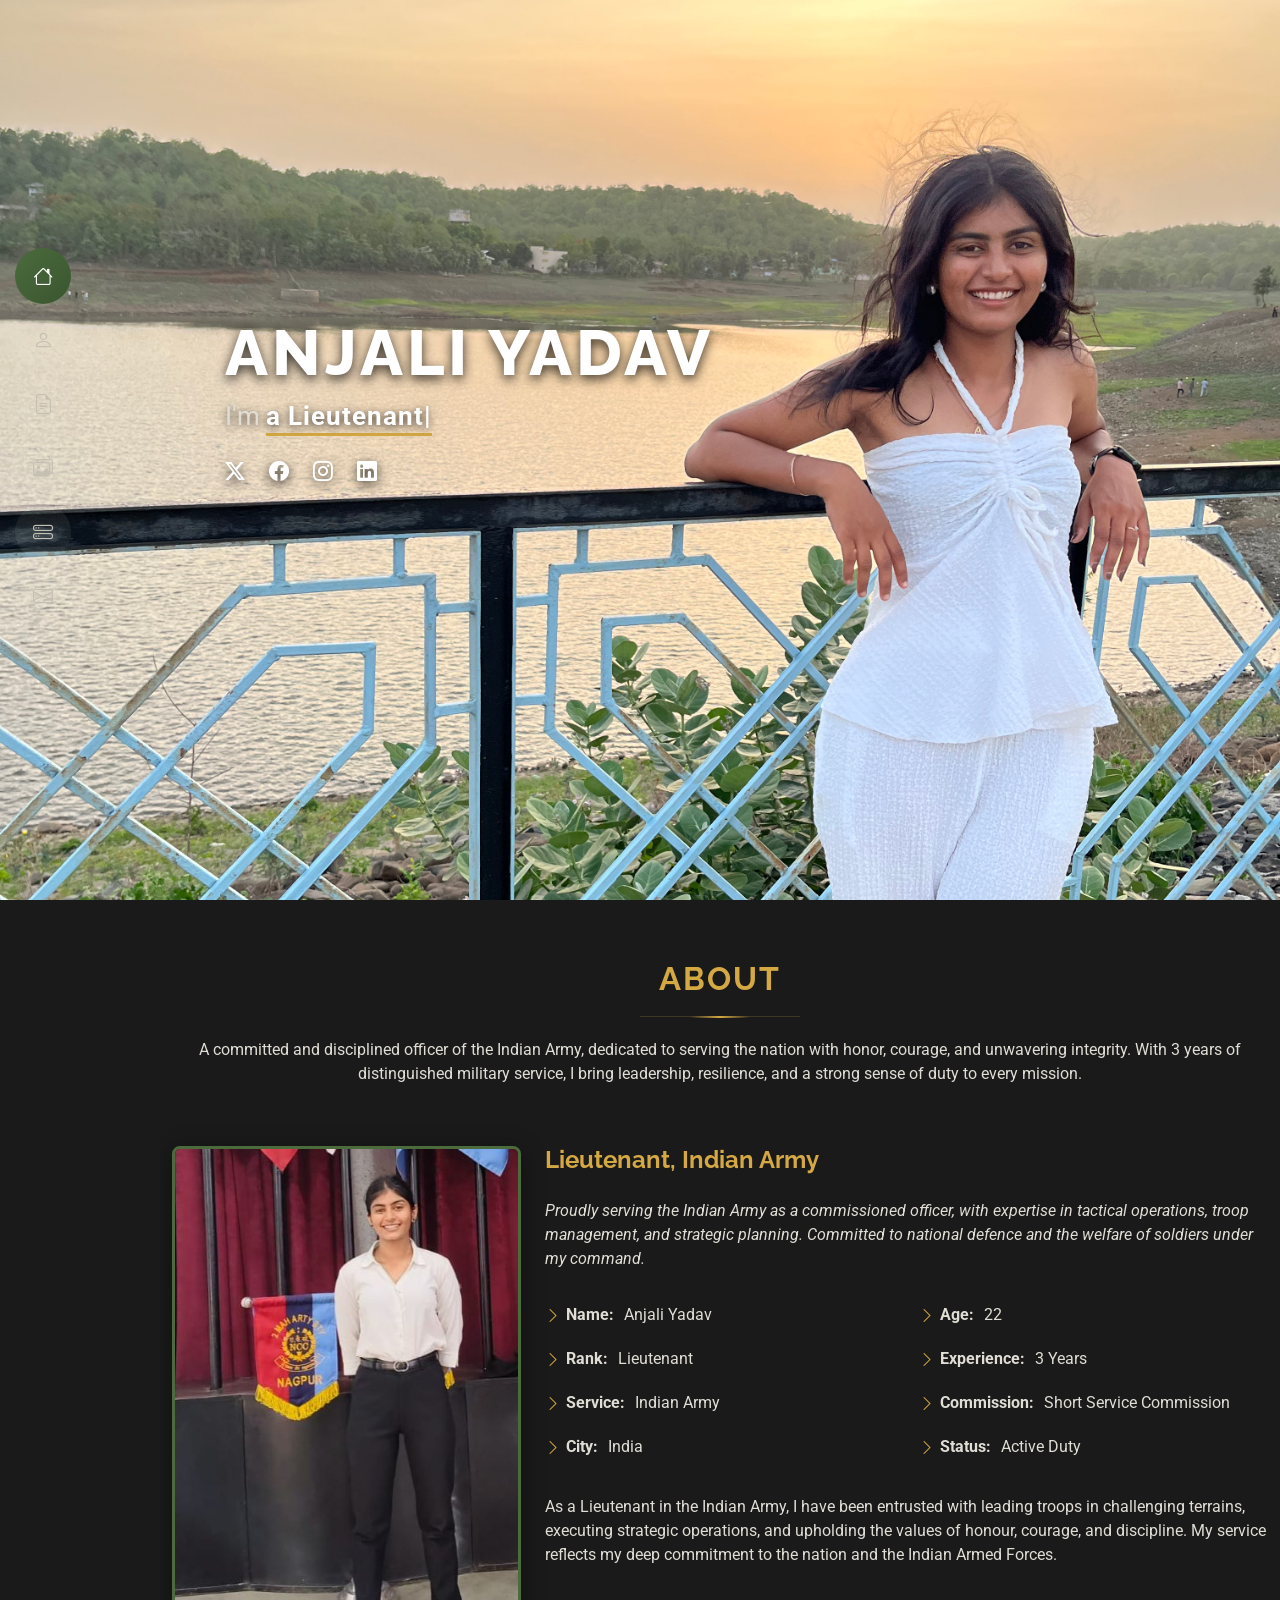
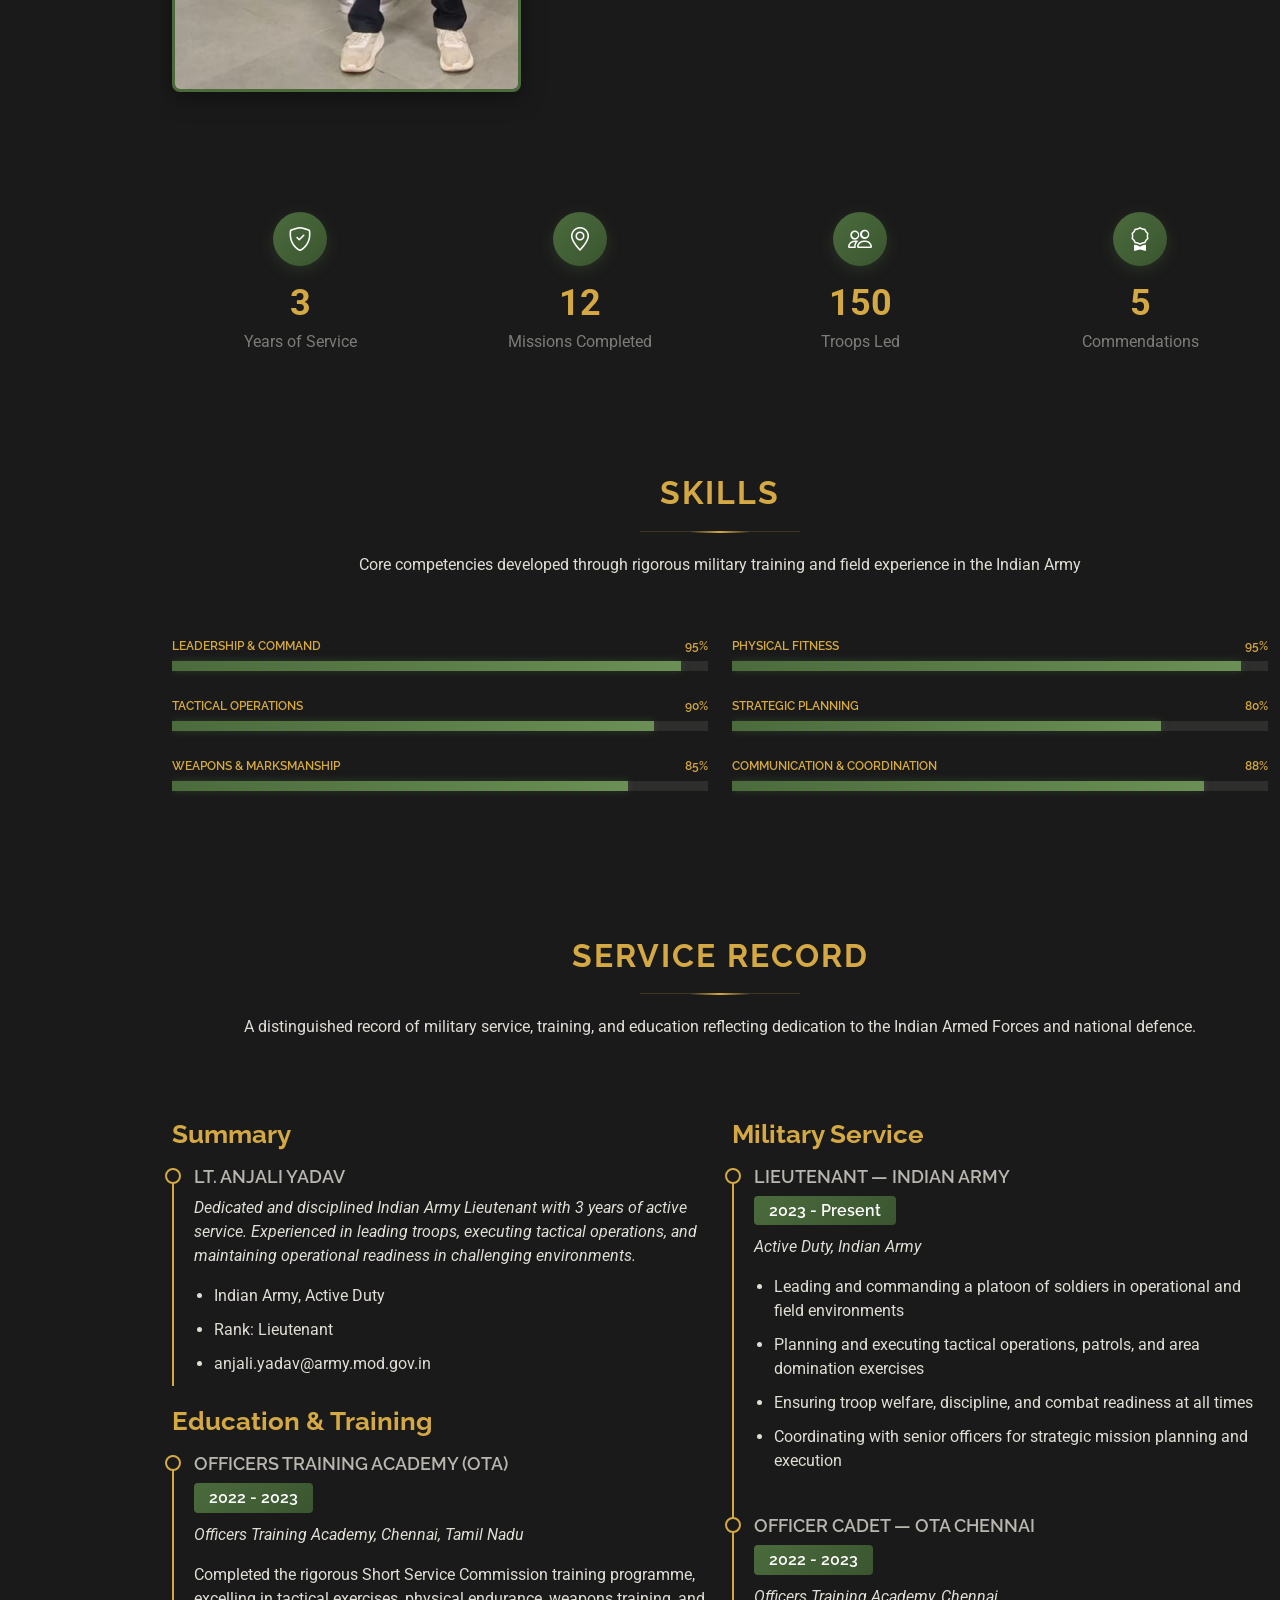
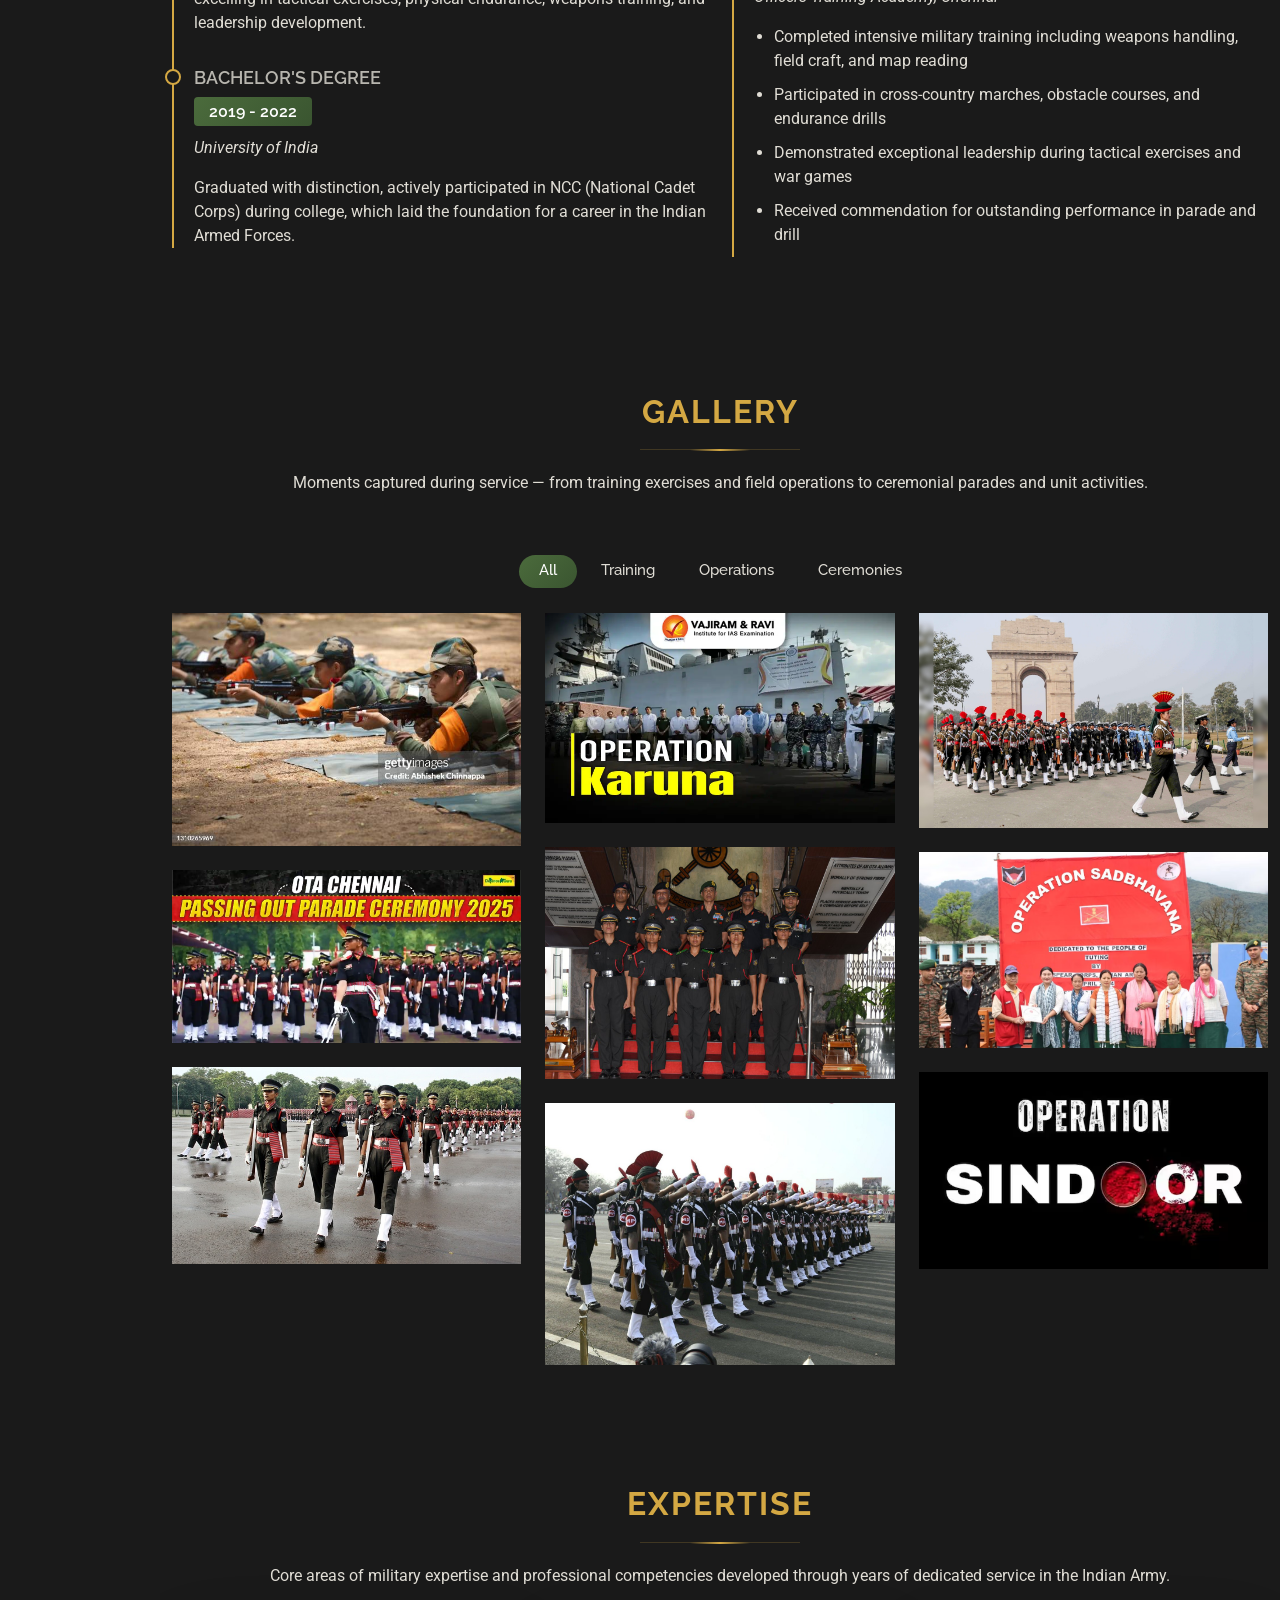
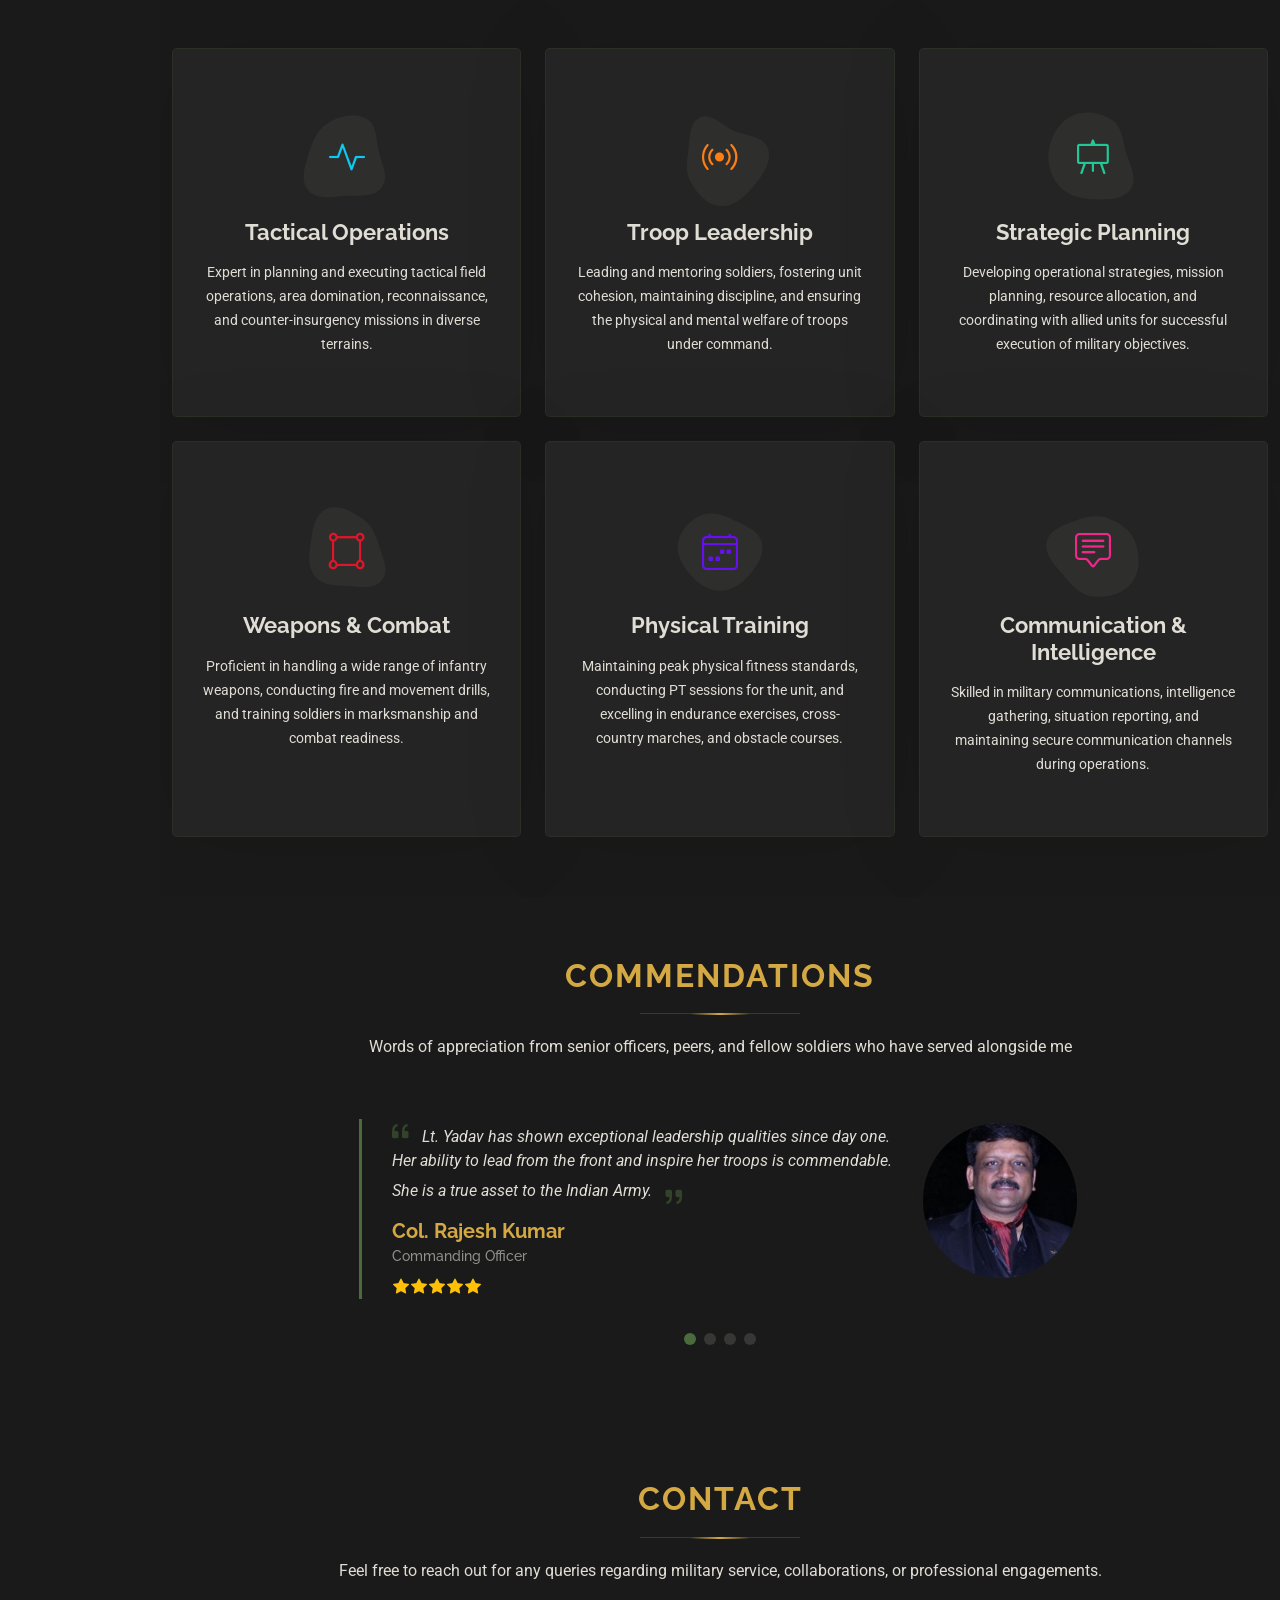
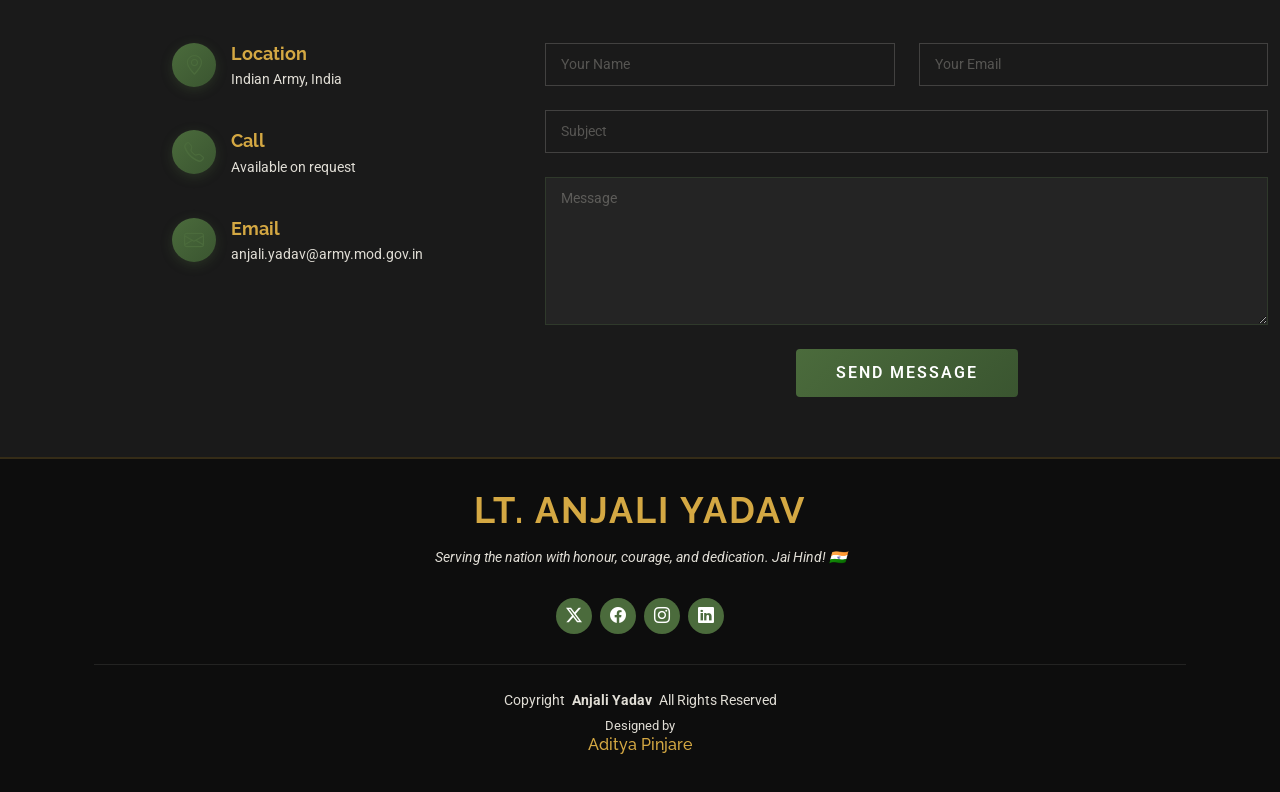
==== commit 1d35bd4f: "updated something" ====
--- a/index.html
+++ b/index.html
@@ -11,8 +11,8 @@
   <meta content="Indian Army, Lieutenant, Anjali Yadav, Military Officer, Defence, Portfolio" name="keywords">
 
   <!-- Favicons -->
-  <link href="assets/img/favicon.png" rel="icon">
-  <link href="assets/img/apple-touch-icon.png" rel="apple-touch-icon">
+  <link href="assets/img/testimonials/ADGPI_Indian_Army.svg.png" rel="icon">
+  <link href="assets/img/testimonials/ADGPI_Indian_Army.svg.png" rel="apple-touch-icon">
 
   <!-- Fonts -->
   <link href="https://fonts.googleapis.com" rel="preconnect">
@@ -370,11 +370,12 @@
           <div class="row gy-4 isotope-container" data-aos="fade-up" data-aos-delay="200">
 
             <div class="col-lg-4 col-md-6 portfolio-item isotope-item filter-app">
-              <img src="assets/img/masonry-portfolio/masonry-portfolio-1.jpg" class="img-fluid" alt="">
+              <img src="assets/img/masonry-portfolio/gettyimages-1310265969-612x612.jpg" class="img-fluid"
+                alt="Field Training">
               <div class="portfolio-info">
-                <h4>App 1</h4>
-                <p>Lorem ipsum, dolor sit</p>
-                <a href="assets/img/masonry-portfolio/masonry-portfolio-1.jpg" title="App 1"
+                <h4>Field Training</h4>
+                <p>Tactical exercises and terrain familiarization</p>
+                <a href="assets/img/masonry-portfolio/gettyimages-1310265969-612x612.jpg" title="Field Training"
                   data-gallery="portfolio-gallery-app" class="glightbox preview-link"><i class="bi bi-zoom-in"></i></a>
                 <a href="portfolio-details.html" title="More Details" class="details-link"><i
                     class="bi bi-link-45deg"></i></a>
@@ -382,11 +383,11 @@
             </div><!-- End Portfolio Item -->
 
             <div class="col-lg-4 col-md-6 portfolio-item isotope-item filter-product">
-              <img src="assets/img/masonry-portfolio/masonry-portfolio-2.jpg" class="img-fluid" alt="">
+              <img src="assets/img/masonry-portfolio/Operation-Karuna.webp" class="img-fluid" alt="Operation Karuna">
               <div class="portfolio-info">
-                <h4>Product 1</h4>
-                <p>Lorem ipsum, dolor sit</p>
-                <a href="assets/img/masonry-portfolio/masonry-portfolio-2.jpg" title="Product 1"
+                <h4>Operation Karuna</h4>
+                <p>Humanitarian aid and disaster relief missions</p>
+                <a href="assets/img/masonry-portfolio/Operation-Karuna.webp" title="Operation Karuna"
                   data-gallery="portfolio-gallery-product" class="glightbox preview-link"><i
                     class="bi bi-zoom-in"></i></a>
                 <a href="portfolio-details.html" title="More Details" class="details-link"><i
@@ -395,11 +396,53 @@
             </div><!-- End Portfolio Item -->
 
             <div class="col-lg-4 col-md-6 portfolio-item isotope-item filter-branding">
-              <img src="assets/img/masonry-portfolio/masonry-portfolio-3.jpg" class="img-fluid" alt="">
+              <img src="assets/img/masonry-portfolio/94km1d08_republic-day_120x90_26_January_24.jpg" class="img-fluid"
+                alt="Republic Day Parade">
               <div class="portfolio-info">
-                <h4>Branding 1</h4>
-                <p>Lorem ipsum, dolor sit</p>
-                <a href="assets/img/masonry-portfolio/masonry-portfolio-3.jpg" title="Branding 1"
+                <h4>Republic Day Parade</h4>
+                <p>Marching contingent at Kartavya Path</p>
+                <a href="assets/img/masonry-portfolio/94km1d08_republic-day_120x90_26_January_24.jpg"
+                  title="Republic Day Parade" data-gallery="portfolio-gallery-branding"
+                  class="glightbox preview-link"><i class="bi bi-zoom-in"></i></a>
+                <a href="portfolio-details.html" title="More Details" class="details-link"><i
+                    class="bi bi-link-45deg"></i></a>
+              </div>
+            </div><!-- End Portfolio Item -->
+
+            <div class="col-lg-4 col-md-6 portfolio-item isotope-item filter-app">
+              <img src="assets/img/masonry-portfolio/FuVC56SaMAI6DF7.jpg" class="img-fluid" alt="Combat Drill">
+              <div class="portfolio-info">
+                <h4>Combat Drill</h4>
+                <p>Weapons training and assault course</p>
+                <a href="assets/img/masonry-portfolio/FuVC56SaMAI6DF7.jpg" title="Combat Drill"
+                  data-gallery="portfolio-gallery-app" class="glightbox preview-link"><i class="bi bi-zoom-in"></i></a>
+                <a href="portfolio-details.html" title="More Details" class="details-link"><i
+                    class="bi bi-link-45deg"></i></a>
+              </div>
+            </div><!-- End Portfolio Item -->
+
+            <div class="col-lg-4 col-md-6 portfolio-item isotope-item filter-product">
+              <img
+                src="assets/img/masonry-portfolio/operationsadbhavanaintuting6-1713802346870file_16_9-1713802365180.avif"
+                class="img-fluid" alt="Operation Sadbhavana">
+              <div class="portfolio-info">
+                <h4>Operation Sadbhavana</h4>
+                <p>Civil-military cooperative operations</p>
+                <a href="assets/img/masonry-portfolio/operationsadbhavanaintuting6-1713802346870file_16_9-1713802365180.avif"
+                  title="Operation Sadbhavana" data-gallery="portfolio-gallery-product"
+                  class="glightbox preview-link"><i class="bi bi-zoom-in"></i></a>
+                <a href="portfolio-details.html" title="More Details" class="details-link"><i
+                    class="bi bi-link-45deg"></i></a>
+              </div>
+            </div><!-- End Portfolio Item -->
+
+            <div class="col-lg-4 col-md-6 portfolio-item isotope-item filter-branding">
+              <img src="assets/img/masonry-portfolio/ota-chennai-pop-2025.webp" class="img-fluid"
+                alt="Passing Out Parade">
+              <div class="portfolio-info">
+                <h4>Commissioning Ceremony</h4>
+                <p>Piping ceremony upon graduation from OTA</p>
+                <a href="assets/img/masonry-portfolio/ota-chennai-pop-2025.webp" title="Commissioning Ceremony"
                   data-gallery="portfolio-gallery-branding" class="glightbox preview-link"><i
                     class="bi bi-zoom-in"></i></a>
                 <a href="portfolio-details.html" title="More Details" class="details-link"><i
@@ -408,11 +451,11 @@
             </div><!-- End Portfolio Item -->
 
             <div class="col-lg-4 col-md-6 portfolio-item isotope-item filter-app">
-              <img src="assets/img/masonry-portfolio/masonry-portfolio-4.jpg" class="img-fluid" alt="">
+              <img src="assets/img/masonry-portfolio/OTA-pop-drill.jpg" class="img-fluid" alt="Passing Out Parade">
               <div class="portfolio-info">
-                <h4>App 2</h4>
-                <p>Lorem ipsum, dolor sit</p>
-                <a href="assets/img/masonry-portfolio/masonry-portfolio-4.jpg" title="App 2"
+                <h4>Passing Out Parade</h4>
+                <p>OTA Chennai graduation ceremony</p>
+                <a href="assets/img/masonry-portfolio/OTA-pop-drill.jpg" title="Passing Out Parade"
                   data-gallery="portfolio-gallery-app" class="glightbox preview-link"><i class="bi bi-zoom-in"></i></a>
                 <a href="portfolio-details.html" title="More Details" class="details-link"><i
                     class="bi bi-link-45deg"></i></a>
@@ -420,62 +463,25 @@
             </div><!-- End Portfolio Item -->
 
             <div class="col-lg-4 col-md-6 portfolio-item isotope-item filter-product">
-              <img src="assets/img/masonry-portfolio/masonry-portfolio-5.jpg" class="img-fluid" alt="">
+              <img src="assets/img/masonry-portfolio/Army-1-2025-05-5b8b151de992362e4ce3ff916b823e4c.avif"
+                class="img-fluid" alt="Forward Area Deployment">
               <div class="portfolio-info">
-                <h4>Product 2</h4>
-                <p>Lorem ipsum, dolor sit</p>
-                <a href="assets/img/masonry-portfolio/masonry-portfolio-5.jpg" title="Product 2"
-                  data-gallery="portfolio-gallery-product" class="glightbox preview-link"><i
-                    class="bi bi-zoom-in"></i></a>
+                <h4>Forward Area Deployment</h4>
+                <p>High altitude and frontier operations</p>
+                <a href="assets/img/masonry-portfolio/Army-1-2025-05-5b8b151de992362e4ce3ff916b823e4c.avif"
+                  title="Forward Area Deployment" data-gallery="portfolio-gallery-product"
+                  class="glightbox preview-link"><i class="bi bi-zoom-in"></i></a>
                 <a href="portfolio-details.html" title="More Details" class="details-link"><i
                     class="bi bi-link-45deg"></i></a>
               </div>
             </div><!-- End Portfolio Item -->
 
             <div class="col-lg-4 col-md-6 portfolio-item isotope-item filter-branding">
-              <img src="assets/img/masonry-portfolio/masonry-portfolio-6.jpg" class="img-fluid" alt="">
+              <img src="assets/img/masonry-portfolio/1737008772-6529.jpg" class="img-fluid" alt="">
               <div class="portfolio-info">
-                <h4>Branding 2</h4>
-                <p>Lorem ipsum, dolor sit</p>
-                <a href="assets/img/masonry-portfolio/masonry-portfolio-6.jpg" title="Branding 2"
-                  data-gallery="portfolio-gallery-branding" class="glightbox preview-link"><i
-                    class="bi bi-zoom-in"></i></a>
-                <a href="portfolio-details.html" title="More Details" class="details-link"><i
-                    class="bi bi-link-45deg"></i></a>
-              </div>
-            </div><!-- End Portfolio Item -->
-
-            <div class="col-lg-4 col-md-6 portfolio-item isotope-item filter-app">
-              <img src="assets/img/masonry-portfolio/masonry-portfolio-7.jpg" class="img-fluid" alt="">
-              <div class="portfolio-info">
-                <h4>App 3</h4>
-                <p>Lorem ipsum, dolor sit</p>
-                <a href="assets/img/masonry-portfolio/masonry-portfolio-7.jpg" title="App 3"
-                  data-gallery="portfolio-gallery-app" class="glightbox preview-link"><i class="bi bi-zoom-in"></i></a>
-                <a href="portfolio-details.html" title="More Details" class="details-link"><i
-                    class="bi bi-link-45deg"></i></a>
-              </div>
-            </div><!-- End Portfolio Item -->
-
-            <div class="col-lg-4 col-md-6 portfolio-item isotope-item filter-product">
-              <img src="assets/img/masonry-portfolio/masonry-portfolio-8.jpg" class="img-fluid" alt="">
-              <div class="portfolio-info">
-                <h4>Product 3</h4>
-                <p>Lorem ipsum, dolor sit</p>
-                <a href="assets/img/masonry-portfolio/masonry-portfolio-8.jpg" title="Product 3"
-                  data-gallery="portfolio-gallery-product" class="glightbox preview-link"><i
-                    class="bi bi-zoom-in"></i></a>
-                <a href="portfolio-details.html" title="More Details" class="details-link"><i
-                    class="bi bi-link-45deg"></i></a>
-              </div>
-            </div><!-- End Portfolio Item -->
-
-            <div class="col-lg-4 col-md-6 portfolio-item isotope-item filter-branding">
-              <img src="assets/img/masonry-portfolio/masonry-portfolio-9.jpg" class="img-fluid" alt="">
-              <div class="portfolio-info">
-                <h4>Branding 3</h4>
-                <p>Lorem ipsum, dolor sit</p>
-                <a href="assets/img/masonry-portfolio/masonry-portfolio-9.jpg" title="Branding 2"
+                <h4>Army Day Parade Jan 15th</h4>
+                <p>Marching contingent at Parade Ground</p>
+                <a href="assets/img/masonry-portfolio/1737008772-6529.jpg" title="Army Day Parade Jan 15th"
                   data-gallery="portfolio-gallery-branding" class="glightbox preview-link"><i
                     class="bi bi-zoom-in"></i></a>
                 <a href="portfolio-details.html" title="More Details" class="details-link"><i
@@ -673,7 +679,8 @@
                     </div>
                   </div>
                   <div class="col-lg-2 text-center">
-                    <img src="assets/img/testimonials/testimonials-1.jpg" class="img-fluid testimonial-img" alt="">
+                    <img src="assets/img/testimonials/3ec38384f542f798e97b0331e7612d89_400x400.jpg"
+                      class="img-fluid testimonial-img" alt="">
                   </div>
                 </div>
               </div>
@@ -700,7 +707,8 @@
                     </div>
                   </div>
                   <div class="col-lg-2 text-center">
-                    <img src="assets/img/testimonials/testimonials-2.jpg" class="img-fluid testimonial-img" alt="">
+                    <img src="assets/img/testimonials/priya-sharma-mig1-1758785688.jpg"
+                      class="img-fluid testimonial-img" alt="">
                   </div>
                 </div>
               </div>
@@ -727,7 +735,7 @@
                     </div>
                   </div>
                   <div class="col-lg-2 text-center">
-                    <img src="assets/img/testimonials/testimonials-3.jpg" class="img-fluid testimonial-img" alt="">
+                    <img src="assets/img/testimonials/1516452937984.jpg" class="img-fluid testimonial-img" alt="">
                   </div>
                 </div>
               </div>
@@ -746,8 +754,8 @@
 
                         <i class="bi bi-quote quote-icon-right"></i>
                       </p>
-                      <h3>Lt. Col. Vikram Singh</h3>
-                      <h4>Battalion Commander</h4>
+                      <h3>General Bikram Singh</h3>
+                      <h4>Chief of Army Staff</h4>
                       <div class="stars">
                         <i class="bi bi-star-fill"></i><i class="bi bi-star-fill"></i><i class="bi bi-star-fill"></i><i
                           class="bi bi-star-fill"></i><i class="bi bi-star-fill"></i>
@@ -755,7 +763,7 @@
                     </div>
                   </div>
                   <div class="col-lg-2 text-center">
-                    <img src="assets/img/testimonials/testimonials-4.jpg" class="img-fluid testimonial-img" alt="">
+                    <img src="assets/img/testimonials/Gen_Bikram_Singh.jpg" class="img-fluid testimonial-img" alt="">
                   </div>
                 </div>
               </div>
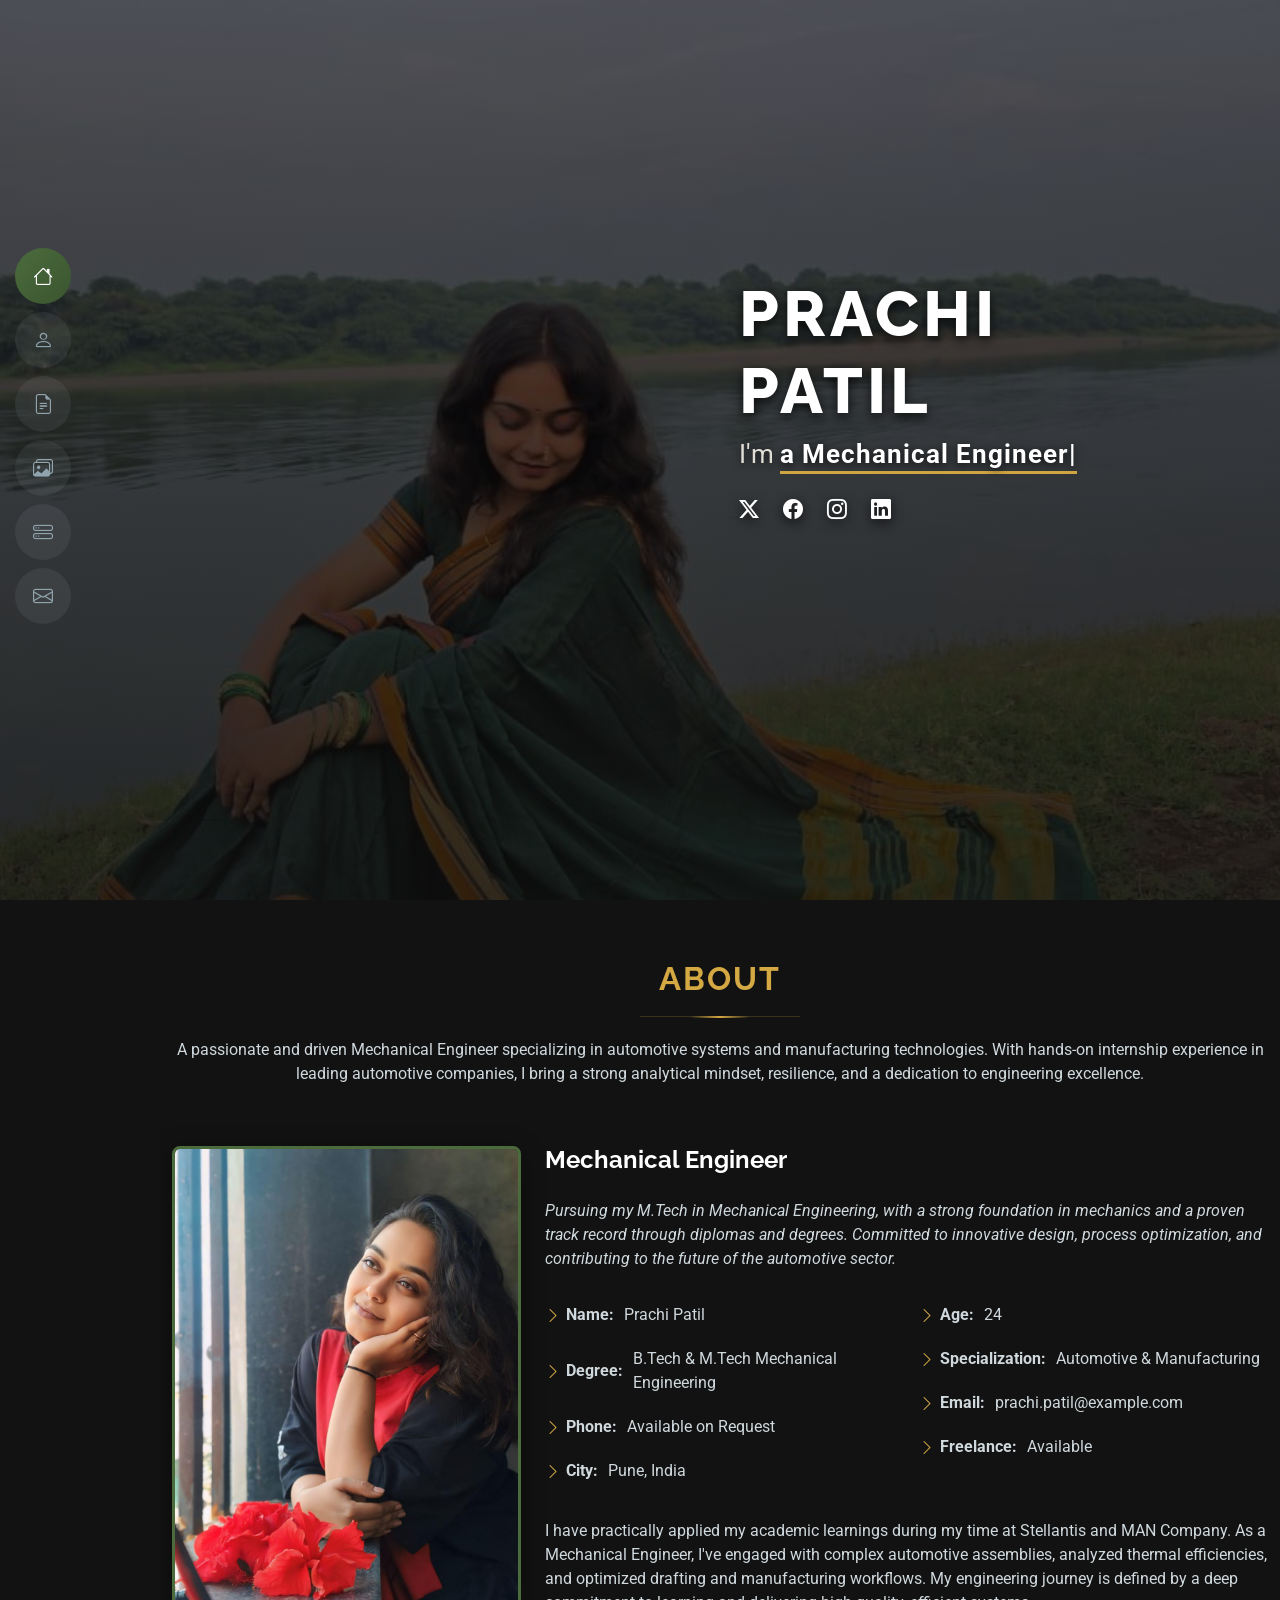
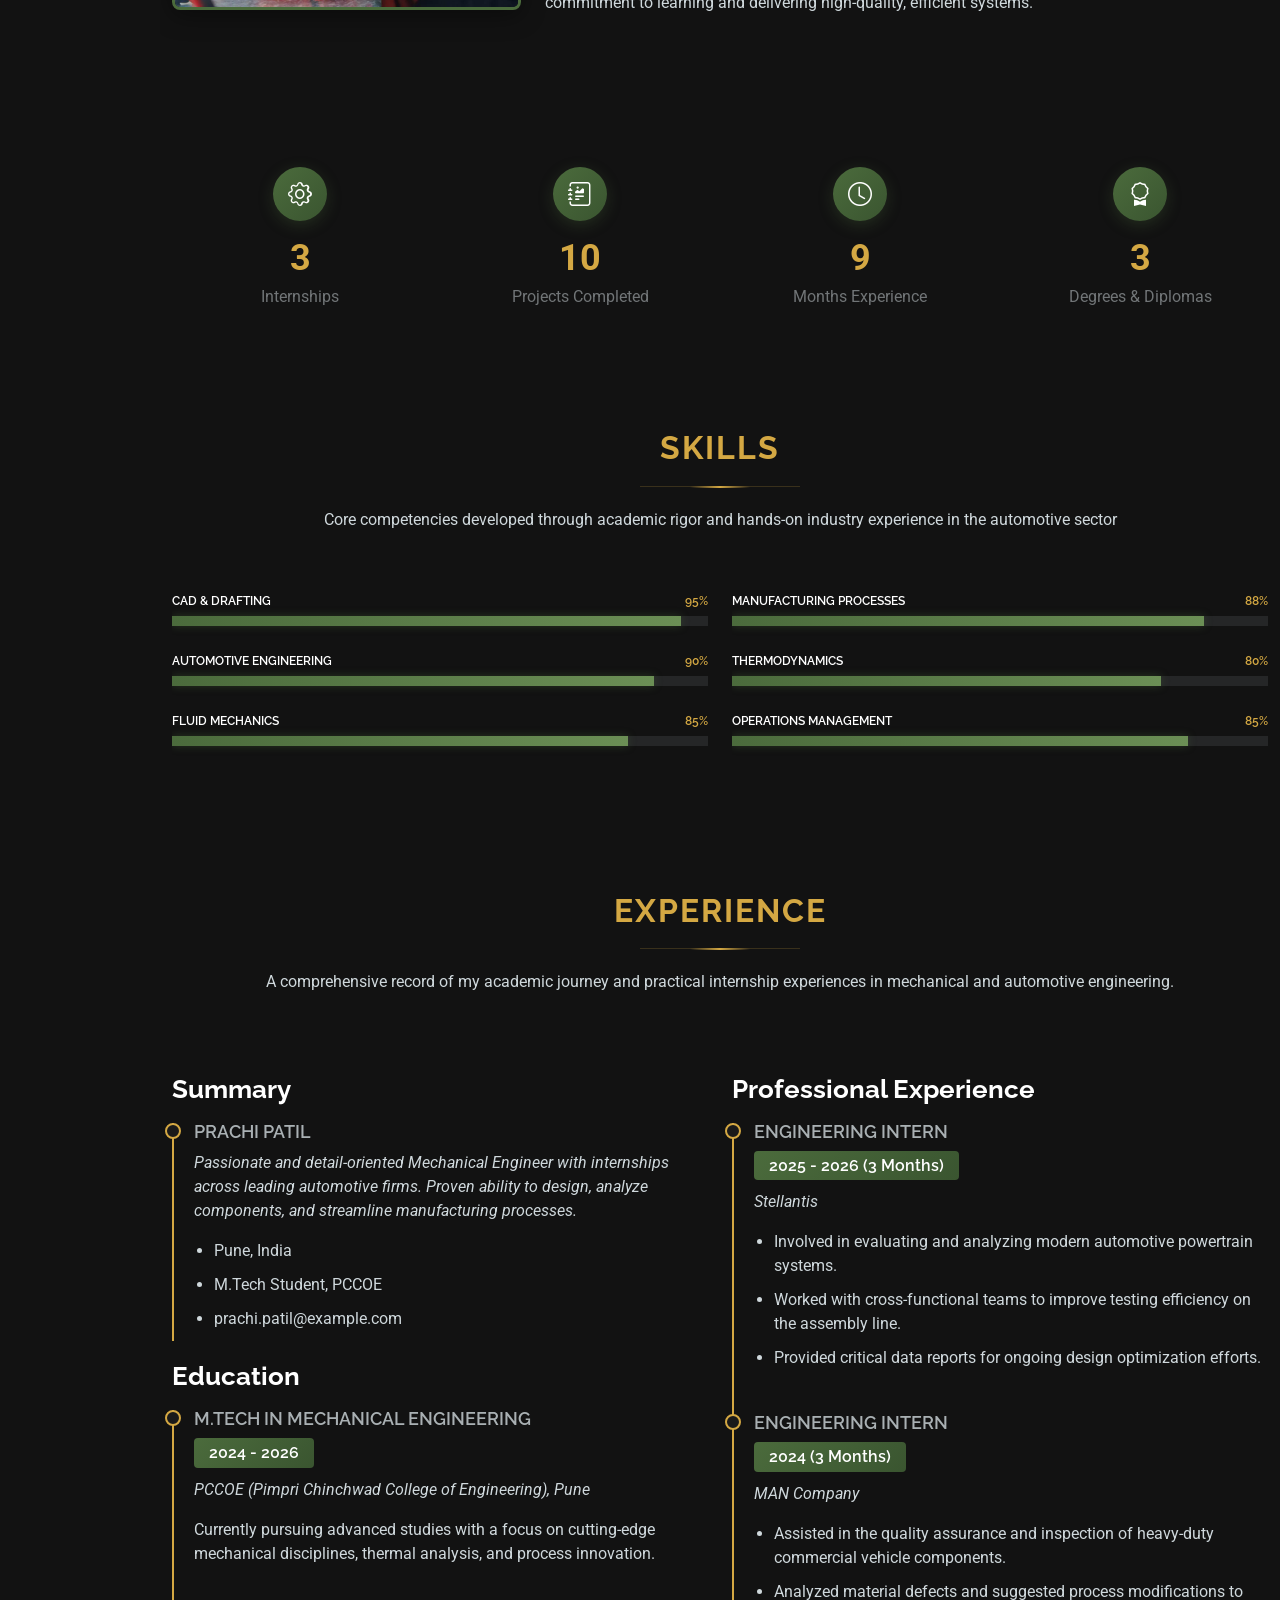
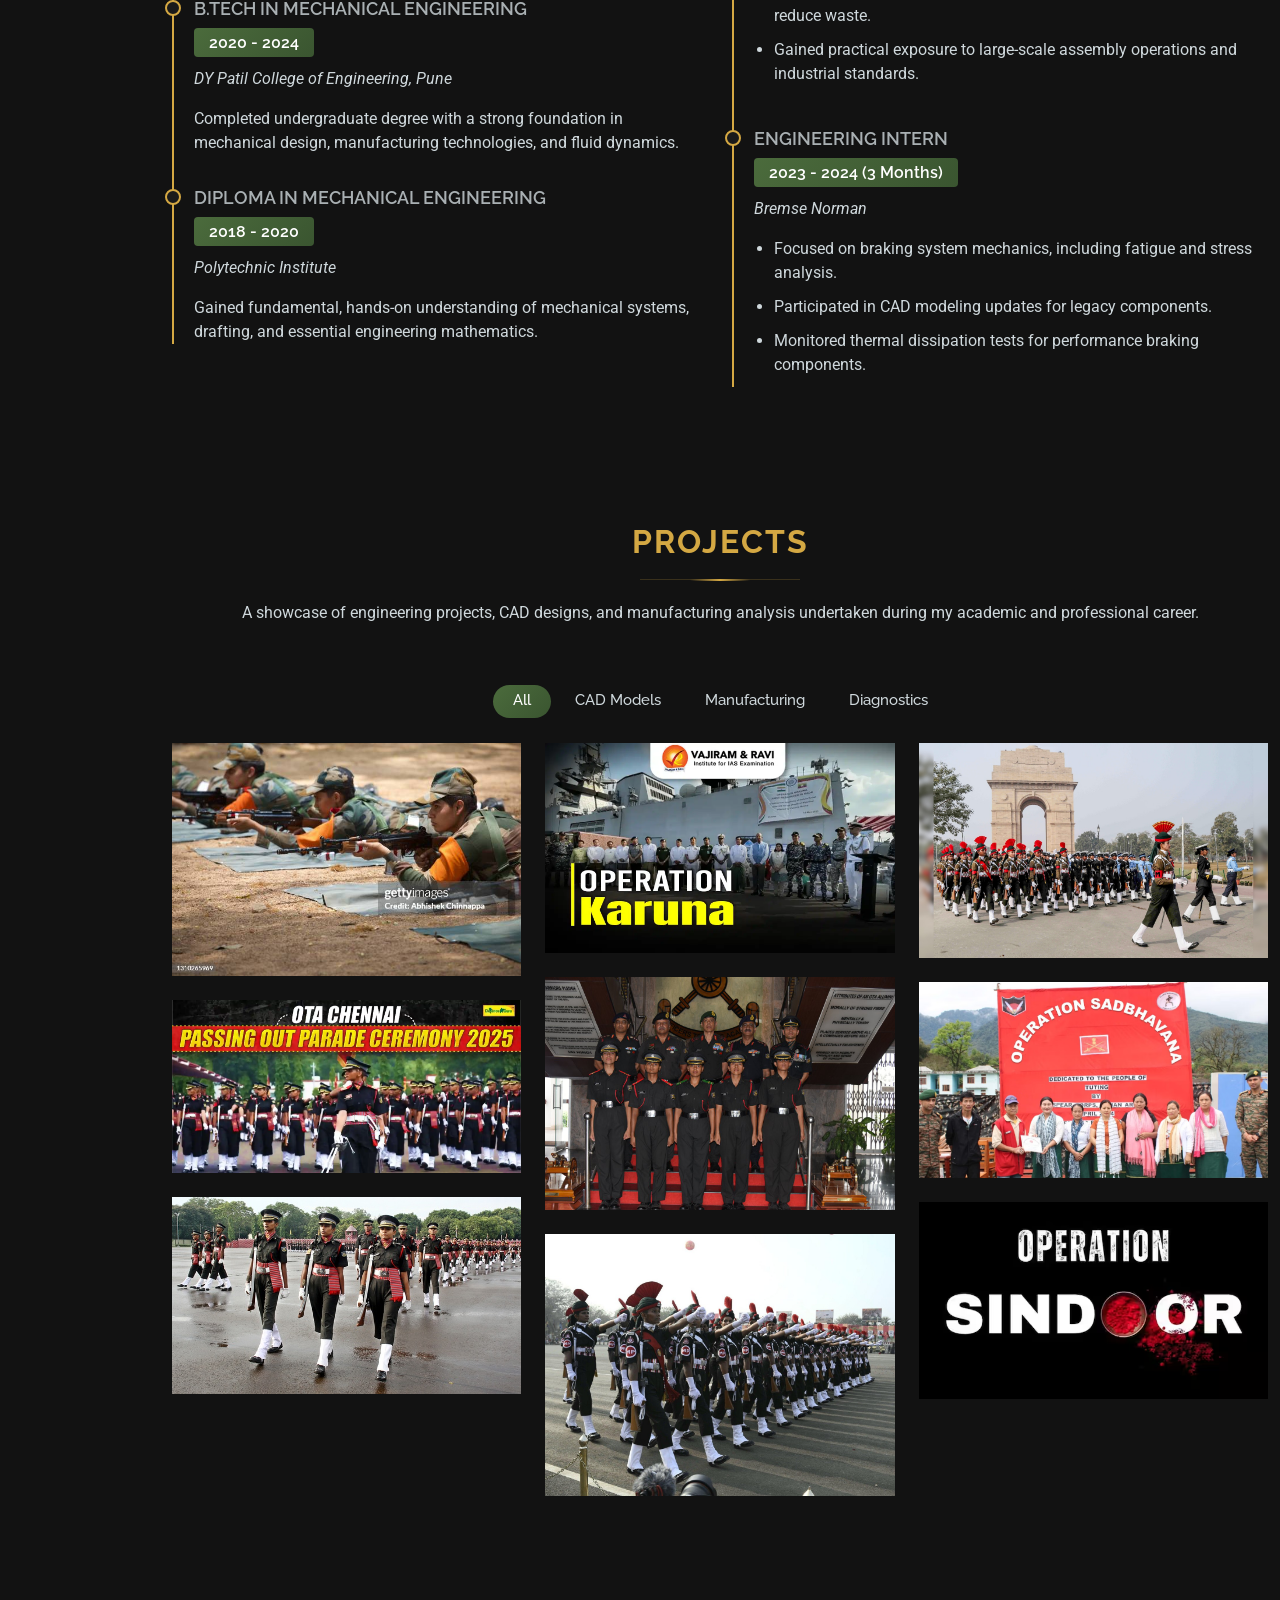
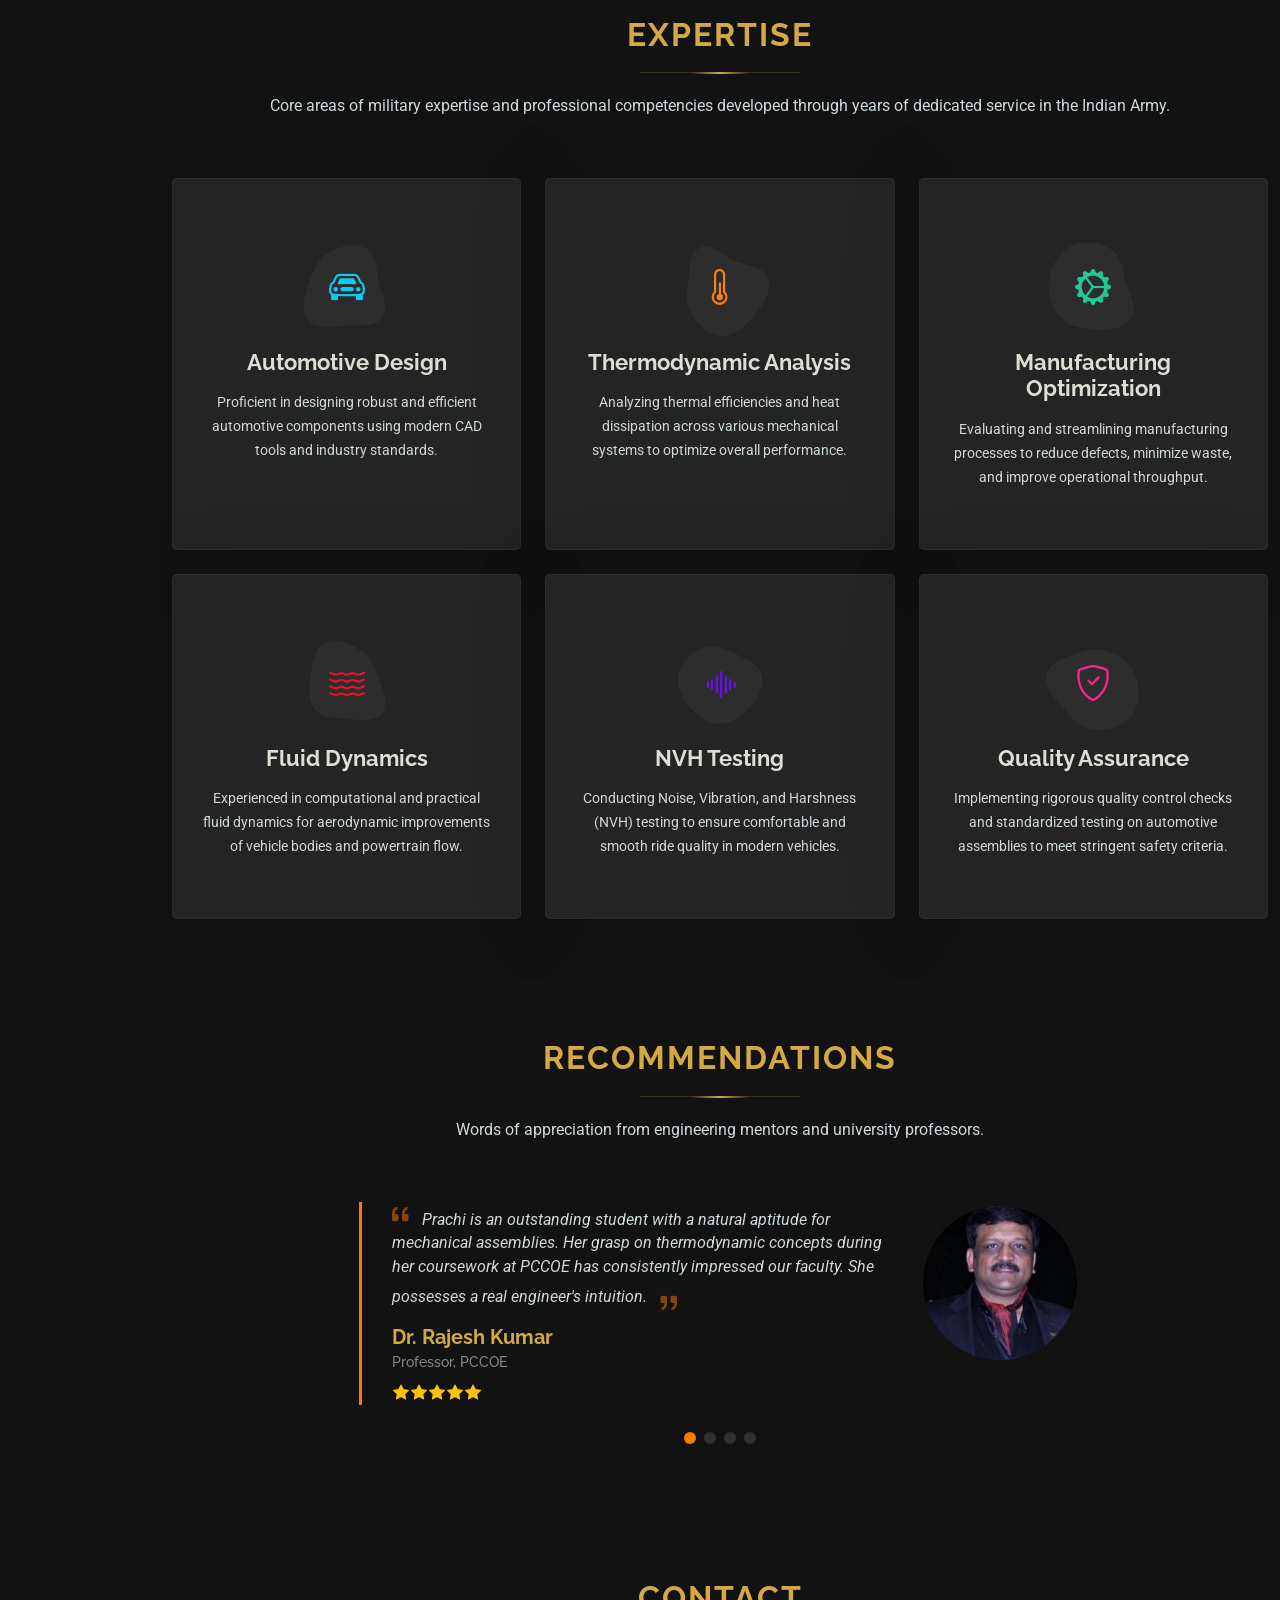
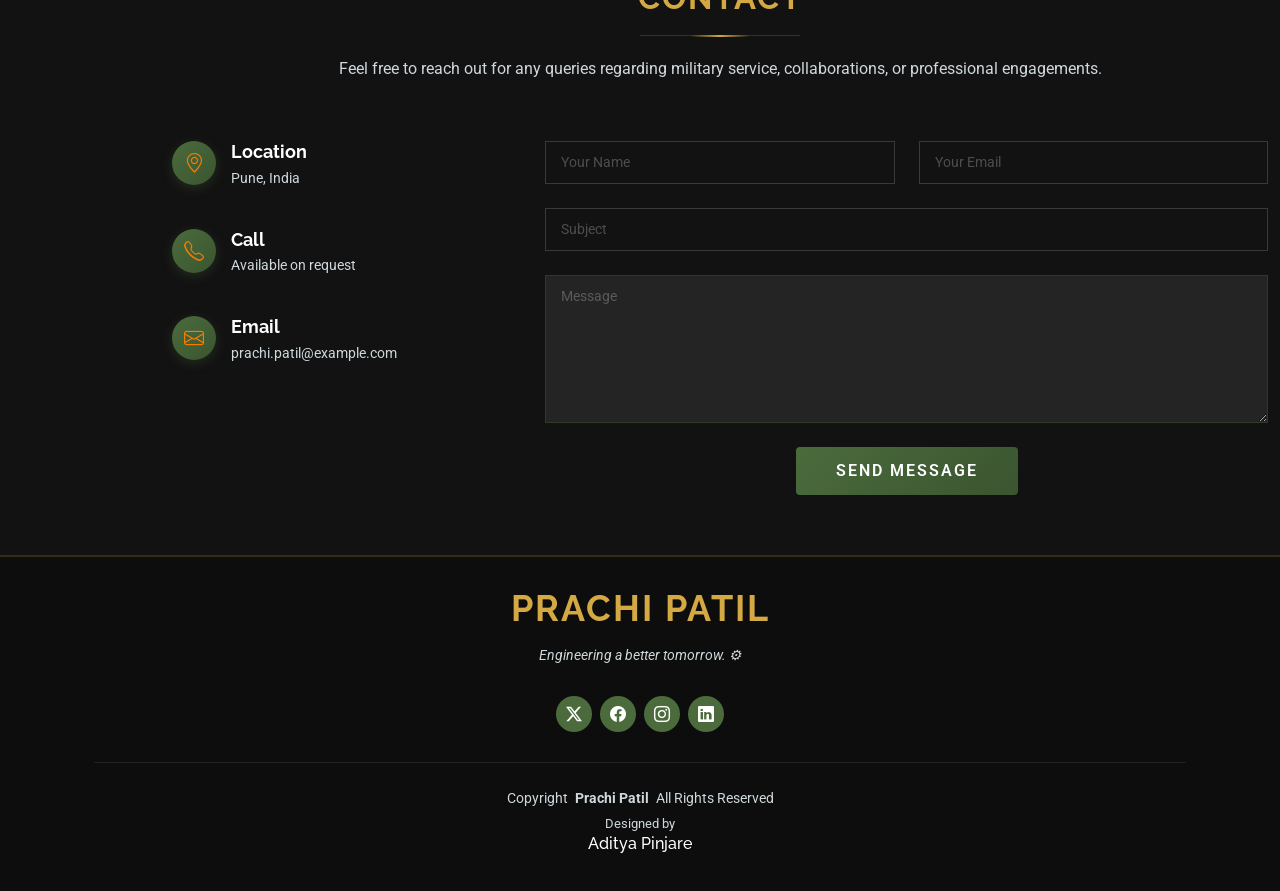
==== commit dbde21f5: "new portfolio" ====
--- a/index.html
+++ b/index.html
@@ -4,15 +4,15 @@
 <head>
   <meta charset="utf-8">
   <meta content="width=device-width, initial-scale=1.0" name="viewport">
-  <title>Lt. Anjali Yadav | Indian Army Officer Portfolio</title>
+  <title>Prachi Patil | Mechanical Engineer Portfolio</title>
   <meta
-    content="Portfolio of Lieutenant Anjali Yadav, a dedicated officer in the Indian Army with 3 years of distinguished service."
+    content="Portfolio of Prachi Patil, a dedicated Mechanical Engineer specializing in automotive engineering and manufacturing processes."
     name="description">
-  <meta content="Indian Army, Lieutenant, Anjali Yadav, Military Officer, Defence, Portfolio" name="keywords">
+  <meta content="Mechanical Engineer, Prachi Patil, Automotive, Manufacturing, Portfolio, Engineering" name="keywords">
 
   <!-- Favicons -->
-  <link href="assets/img/testimonials/ADGPI_Indian_Army.svg.png" rel="icon">
-  <link href="assets/img/testimonials/ADGPI_Indian_Army.svg.png" rel="apple-touch-icon">
+  <link href="assets/img/favicon.png" rel="icon">
+  <link href="assets/img/apple-touch-icon.png" rel="apple-touch-icon">
 
   <!-- Fonts -->
   <link href="https://fonts.googleapis.com" rel="preconnect">
@@ -50,8 +50,8 @@
       <ul>
         <li><a href="#hero" class="active"><i class="bi bi-house navicon"></i><span>Home</span></a></li>
         <li><a href="#about"><i class="bi bi-person navicon"></i><span>About</span></a></li>
-        <li><a href="#resume"><i class="bi bi-file-earmark-text navicon"></i><span>Service Record</span></a></li>
-        <li><a href="#portfolio"><i class="bi bi-images navicon"></i><span>Gallery</span></a></li>
+        <li><a href="#resume"><i class="bi bi-file-earmark-text navicon"></i><span>Experience</span></a></li>
+        <li><a href="#portfolio"><i class="bi bi-images navicon"></i><span>Projects</span></a></li>
         <li><a href="#services"><i class="bi bi-hdd-stack navicon"></i><span>Expertise</span></a></li>
         <li><a href="#contact"><i class="bi bi-envelope navicon"></i><span>Contact</span></a></li>
       </ul>
@@ -64,15 +64,14 @@
     <!-- Hero Section -->
     <section id="hero" class="hero section light-background">
 
-      <img src="assets/img/IMG_5781.jpg" alt="Lt. Anjali Yadav">
+      <img src="assets/img/PHOTO-2026-03-30-21-28-23.jpg" alt="Prachi Patil">
 
       <div class="container" data-aos="zoom-out">
         <div class="row justify-content-center">
           <div class="col-lg-9">
-            <h2>Anjali Yadav</h2>
-            <p>I'm <span class="typed"
-                data-typed-items="a Lieutenant, an Indian Army Officer, Serving the Nation, a Proud Soldier">a
-                Lieutenant </span><span class="typed-cursor typed-cursor--blink" aria-hidden="true"></span></p>
+            <h2>Prachi Patil</h2>
+            <p>I'm <span class="typed" data-typed-items="a Mechanical Engineer, an M.Tech Student, an Innovator">a
+                Mechanical Engineer</span><span class="typed-cursor typed-cursor--blink" aria-hidden="true"></span></p>
             <div class="social-links">
               <a href="#"><i class="bi bi-twitter-x"></i></a>
               <a href="#"><i class="bi bi-facebook"></i></a>
@@ -91,47 +90,50 @@
       <!-- Section Title -->
       <div class="container section-title" data-aos="fade-up">
         <h2>About</h2>
-        <p>A committed and disciplined officer of the Indian Army, dedicated to serving the nation with honor, courage,
-          and unwavering integrity. With 3 years of distinguished military service, I bring leadership, resilience, and
-          a strong sense of duty to every mission.</p>
+        <p>A passionate and driven Mechanical Engineer specializing in automotive systems and manufacturing
+          technologies. With hands-on internship experience in leading automotive companies, I bring a strong analytical
+          mindset, resilience, and a dedication to engineering excellence.</p>
       </div><!-- End Section Title -->
 
       <div class="container" data-aos="fade-up" data-aos-delay="100">
 
         <div class="row gy-4 justify-content-center">
           <div class="col-lg-4">
-            <img src="assets/img/portfolio/PHOTO-2026-03-30-18-08-21.jpg" class="img-fluid" alt="Lt. Anjali Yadav">
+            <img src="assets/img/PHOTO-2026-03-30-21-32-17.jpg" class="img-fluid" alt="Prachi Patil">
           </div>
           <div class="col-lg-8 content">
-            <h2>Lieutenant, Indian Army</h2>
+            <h2>Mechanical Engineer</h2>
             <p class="fst-italic py-3">
-              Proudly serving the Indian Army as a commissioned officer, with expertise in tactical operations, troop
-              management, and strategic planning. Committed to national defence and the welfare of soldiers under my
-              command.
+              Pursuing my M.Tech in Mechanical Engineering, with a strong foundation in mechanics and a proven track
+              record through diplomas and degrees. Committed to innovative design, process optimization, and
+              contributing to the future of the automotive sector.
             </p>
             <div class="row">
               <div class="col-lg-6">
                 <ul>
-                  <li><i class="bi bi-chevron-right"></i> <strong>Name:</strong> <span>Anjali Yadav</span></li>
-                  <li><i class="bi bi-chevron-right"></i> <strong>Rank:</strong> <span>Lieutenant</span></li>
-                  <li><i class="bi bi-chevron-right"></i> <strong>Service:</strong> <span>Indian Army</span></li>
-                  <li><i class="bi bi-chevron-right"></i> <strong>City:</strong> <span>India</span></li>
+                  <li><i class="bi bi-chevron-right"></i> <strong>Name:</strong> <span>Prachi Patil</span></li>
+                  <li><i class="bi bi-chevron-right"></i> <strong>Degree:</strong> <span>B.Tech & M.Tech Mechanical
+                      Engineering</span></li>
+                  <li><i class="bi bi-chevron-right"></i> <strong>Phone:</strong> <span>Available on Request</span></li>
+                  <li><i class="bi bi-chevron-right"></i> <strong>City:</strong> <span>Pune, India</span></li>
                 </ul>
               </div>
               <div class="col-lg-6">
                 <ul>
-                  <li><i class="bi bi-chevron-right"></i> <strong>Age:</strong> <span>22</span></li>
-                  <li><i class="bi bi-chevron-right"></i> <strong>Experience:</strong> <span>3 Years</span></li>
-                  <li><i class="bi bi-chevron-right"></i> <strong>Commission:</strong> <span>Short Service
-                      Commission</span></li>
-                  <li><i class="bi bi-chevron-right"></i> <strong>Status:</strong> <span>Active Duty</span></li>
+                  <li><i class="bi bi-chevron-right"></i> <strong>Age:</strong> <span>24</span></li>
+                  <li><i class="bi bi-chevron-right"></i> <strong>Specialization:</strong> <span>Automotive &
+                      Manufacturing</span></li>
+                  <li><i class="bi bi-chevron-right"></i> <strong>Email:</strong> <span>prachi.patil@example.com</span>
+                  </li>
+                  <li><i class="bi bi-chevron-right"></i> <strong>Freelance:</strong> <span>Available</span></li>
                 </ul>
               </div>
             </div>
             <p class="py-3">
-              As a Lieutenant in the Indian Army, I have been entrusted with leading troops in challenging terrains,
-              executing strategic operations, and upholding the values of honour, courage, and discipline. My service
-              reflects my deep commitment to the nation and the Indian Armed Forces.
+              I have practically applied my academic learnings during my time at Stellantis and MAN Company. As a
+              Mechanical Engineer, I've engaged with complex automotive assemblies, analyzed thermal efficiencies, and
+              optimized drafting and manufacturing workflows. My engineering journey is defined by a deep commitment to
+              learning and delivering high-quality, efficient systems.
             </p>
           </div>
         </div>
@@ -148,38 +150,38 @@
         <div class="row gy-4">
 
           <div class="col-lg-3 col-md-6 d-flex flex-column align-items-center">
-            <i class="bi bi-shield-check"></i>
+            <i class="bi bi-gear"></i>
             <div class="stats-item">
               <span data-purecounter-start="0" data-purecounter-end="3" data-purecounter-duration="1"
                 class="purecounter"></span>
-              <p>Years of Service</p>
+              <p>Internships</p>
             </div>
           </div><!-- End Stats Item -->
 
           <div class="col-lg-3 col-md-6 d-flex flex-column align-items-center">
-            <i class="bi bi-geo-alt"></i>
+            <i class="bi bi-journal-richtext"></i>
             <div class="stats-item">
-              <span data-purecounter-start="0" data-purecounter-end="12" data-purecounter-duration="1"
+              <span data-purecounter-start="0" data-purecounter-end="10" data-purecounter-duration="1"
                 class="purecounter"></span>
-              <p>Missions Completed</p>
+              <p>Projects Completed</p>
             </div>
           </div><!-- End Stats Item -->
 
           <div class="col-lg-3 col-md-6 d-flex flex-column align-items-center">
-            <i class="bi bi-people"></i>
+            <i class="bi bi-clock"></i>
             <div class="stats-item">
-              <span data-purecounter-start="0" data-purecounter-end="150" data-purecounter-duration="1"
+              <span data-purecounter-start="0" data-purecounter-end="9" data-purecounter-duration="1"
                 class="purecounter"></span>
-              <p>Troops Led</p>
+              <p>Months Experience</p>
             </div>
           </div><!-- End Stats Item -->
 
           <div class="col-lg-3 col-md-6 d-flex flex-column align-items-center">
             <i class="bi bi-award"></i>
             <div class="stats-item">
-              <span data-purecounter-start="0" data-purecounter-end="5" data-purecounter-duration="1"
+              <span data-purecounter-start="0" data-purecounter-end="3" data-purecounter-duration="1"
                 class="purecounter"></span>
-              <p>Commendations</p>
+              <p>Degrees & Diplomas</p>
             </div>
           </div><!-- End Stats Item -->
 
@@ -195,7 +197,8 @@
       <!-- Section Title -->
       <div class="container section-title" data-aos="fade-up">
         <h2>Skills</h2>
-        <p>Core competencies developed through rigorous military training and field experience in the Indian Army</p>
+        <p>Core competencies developed through academic rigor and hands-on industry experience in the automotive sector
+        </p>
       </div><!-- End Section Title -->
 
       <div class="container" data-aos="fade-up" data-aos-delay="100">
@@ -205,7 +208,7 @@
           <div class="col-lg-6">
 
             <div class="progress">
-              <span class="skill"><span>Leadership & Command</span> <i class="val">95%</i></span>
+              <span class="skill"><span>CAD & Drafting</span> <i class="val">95%</i></span>
               <div class="progress-bar-wrap">
                 <div class="progress-bar" role="progressbar" aria-valuenow="95" aria-valuemin="0" aria-valuemax="100">
                 </div>
@@ -213,7 +216,7 @@
             </div><!-- End Skills Item -->
 
             <div class="progress">
-              <span class="skill"><span>Tactical Operations</span> <i class="val">90%</i></span>
+              <span class="skill"><span>Automotive Engineering</span> <i class="val">90%</i></span>
               <div class="progress-bar-wrap">
                 <div class="progress-bar" role="progressbar" aria-valuenow="90" aria-valuemin="0" aria-valuemax="100">
                 </div>
@@ -221,7 +224,7 @@
             </div><!-- End Skills Item -->
 
             <div class="progress">
-              <span class="skill"><span>Weapons & Marksmanship</span> <i class="val">85%</i></span>
+              <span class="skill"><span>Fluid Mechanics</span> <i class="val">85%</i></span>
               <div class="progress-bar-wrap">
                 <div class="progress-bar" role="progressbar" aria-valuenow="85" aria-valuemin="0" aria-valuemax="100">
                 </div>
@@ -233,15 +236,15 @@
           <div class="col-lg-6">
 
             <div class="progress">
-              <span class="skill"><span>Physical Fitness</span> <i class="val">95%</i></span>
+              <span class="skill"><span>Manufacturing Processes</span> <i class="val">88%</i></span>
               <div class="progress-bar-wrap">
-                <div class="progress-bar" role="progressbar" aria-valuenow="95" aria-valuemin="0" aria-valuemax="100">
+                <div class="progress-bar" role="progressbar" aria-valuenow="88" aria-valuemin="0" aria-valuemax="100">
                 </div>
               </div>
             </div><!-- End Skills Item -->
 
             <div class="progress">
-              <span class="skill"><span>Strategic Planning</span> <i class="val">80%</i></span>
+              <span class="skill"><span>Thermodynamics</span> <i class="val">80%</i></span>
               <div class="progress-bar-wrap">
                 <div class="progress-bar" role="progressbar" aria-valuenow="80" aria-valuemin="0" aria-valuemax="100">
                 </div>
@@ -249,9 +252,9 @@
             </div><!-- End Skills Item -->
 
             <div class="progress">
-              <span class="skill"><span>Communication & Coordination</span> <i class="val">88%</i></span>
+              <span class="skill"><span>Operations Management</span> <i class="val">85%</i></span>
               <div class="progress-bar-wrap">
-                <div class="progress-bar" role="progressbar" aria-valuenow="88" aria-valuemin="0" aria-valuemax="100">
+                <div class="progress-bar" role="progressbar" aria-valuenow="85" aria-valuemin="0" aria-valuemax="100">
                 </div>
               </div>
             </div><!-- End Skills Item -->
@@ -269,9 +272,9 @@
 
       <!-- Section Title -->
       <div class="container section-title" data-aos="fade-up">
-        <h2>Service Record</h2>
-        <p>A distinguished record of military service, training, and education reflecting dedication to the Indian Armed
-          Forces and national defence.</p>
+        <h2>Experience</h2>
+        <p>A comprehensive record of my academic journey and practical internship experiences in mechanical and
+          automotive engineering.</p>
       </div><!-- End Section Title -->
 
       <div class="container">
@@ -282,62 +285,78 @@
             <h3 class="resume-title">Summary</h3>
 
             <div class="resume-item pb-0">
-              <h4>Lt. Anjali Yadav</h4>
-              <p><em>Dedicated and disciplined Indian Army Lieutenant with 3 years of active service. Experienced in
-                  leading troops, executing tactical operations, and maintaining operational readiness in challenging
-                  environments.</em></p>
+              <h4>Prachi Patil</h4>
+              <p><em>Passionate and detail-oriented Mechanical Engineer with internships across leading automotive
+                  firms. Proven ability to design, analyze components, and streamline manufacturing processes.</em></p>
               <ul>
-                <li>Indian Army, Active Duty</li>
-                <li>Rank: Lieutenant</li>
-                <li>anjali.yadav@army.mod.gov.in</li>
+                <li>Pune, India</li>
+                <li>M.Tech Student, PCCOE</li>
+                <li>prachi.patil@example.com</li>
               </ul>
             </div><!-- End Resume Item -->
 
-            <h3 class="resume-title">Education &amp; Training</h3>
+            <h3 class="resume-title">Education</h3>
             <div class="resume-item">
-              <h4>Officers Training Academy (OTA)</h4>
-              <h5>2022 - 2023</h5>
-              <p><em>Officers Training Academy, Chennai, Tamil Nadu</em></p>
-              <p>Completed the rigorous Short Service Commission training programme, excelling in tactical exercises,
-                physical endurance, weapons training, and leadership development.</p>
+              <h4>M.Tech in Mechanical Engineering</h4>
+              <h5>2024 - 2026</h5>
+              <p><em>PCCOE (Pimpri Chinchwad College of Engineering), Pune</em></p>
+              <p>Currently pursuing advanced studies with a focus on cutting-edge mechanical disciplines, thermal
+                analysis, and process innovation.</p>
             </div><!-- End Resume Item -->
 
             <div class="resume-item">
-              <h4>Bachelor's Degree</h4>
-              <h5>2019 - 2022</h5>
-              <p><em>University of India</em></p>
-              <p>Graduated with distinction, actively participated in NCC (National Cadet Corps) during college, which
-                laid the foundation for a career in the Indian Armed Forces.</p>
+              <h4>B.Tech in Mechanical Engineering</h4>
+              <h5>2020 - 2024</h5>
+              <p><em>DY Patil College of Engineering, Pune</em></p>
+              <p>Completed undergraduate degree with a strong foundation in mechanical design, manufacturing
+                technologies, and fluid dynamics.</p>
             </div><!-- End Resume Item -->
 
+            <div class="resume-item">
+              <h4>Diploma in Mechanical Engineering</h4>
+              <h5>2018 - 2020</h5>
+              <p><em>Polytechnic Institute</em></p>
+              <p>Gained fundamental, hands-on understanding of mechanical systems, drafting, and essential engineering
+                mathematics.</p>
+            </div><!-- End Resume Item -->
+
           </div>
 
           <div class="col-lg-6" data-aos="fade-up" data-aos-delay="200">
-            <h3 class="resume-title">Military Service</h3>
+            <h3 class="resume-title">Professional Experience</h3>
             <div class="resume-item">
-              <h4>Lieutenant — Indian Army</h4>
-              <h5>2023 - Present</h5>
-              <p><em>Active Duty, Indian Army</em></p>
+              <h4>Engineering Intern</h4>
+              <h5>2025 - 2026 (3 Months)</h5>
+              <p><em>Stellantis</em></p>
               <ul>
-                <li>Leading and commanding a platoon of soldiers in operational and field environments</li>
-                <li>Planning and executing tactical operations, patrols, and area domination exercises</li>
-                <li>Ensuring troop welfare, discipline, and combat readiness at all times</li>
-                <li>Coordinating with senior officers for strategic mission planning and execution</li>
+                <li>Involved in evaluating and analyzing modern automotive powertrain systems.</li>
+                <li>Worked with cross-functional teams to improve testing efficiency on the assembly line.</li>
+                <li>Provided critical data reports for ongoing design optimization efforts.</li>
               </ul>
             </div><!-- End Resume Item -->
 
             <div class="resume-item">
-              <h4>Officer Cadet — OTA Chennai</h4>
-              <h5>2022 - 2023</h5>
-              <p><em>Officers Training Academy, Chennai</em></p>
+              <h4>Engineering Intern</h4>
+              <h5>2024 (3 Months)</h5>
+              <p><em>MAN Company</em></p>
               <ul>
-                <li>Completed intensive military training including weapons handling, field craft, and map reading</li>
-                <li>Participated in cross-country marches, obstacle courses, and endurance drills</li>
-                <li>Demonstrated exceptional leadership during tactical exercises and war games</li>
-                <li>Received commendation for outstanding performance in parade and drill</li>
+                <li>Assisted in the quality assurance and inspection of heavy-duty commercial vehicle components.</li>
+                <li>Analyzed material defects and suggested process modifications to reduce waste.</li>
+                <li>Gained practical exposure to large-scale assembly operations and industrial standards.</li>
               </ul>
             </div><!-- End Resume Item -->
 
+            <div class="resume-item">
+              <h4>Engineering Intern</h4>
+              <h5>2023 - 2024 (3 Months)</h5>
+              <p><em>Bremse Norman</em></p>
+              <ul>
+                <li>Focused on braking system mechanics, including fatigue and stress analysis.</li>
+                <li>Participated in CAD modeling updates for legacy components.</li>
+                <li>Monitored thermal dissipation tests for performance braking components.</li>
+              </ul>
+            </div><!-- End Resume Item -->
+
           </div>
 
         </div>
@@ -351,9 +370,9 @@
 
       <!-- Section Title -->
       <div class="container section-title" data-aos="fade-up">
-        <h2>Gallery</h2>
-        <p>Moments captured during service — from training exercises and field operations to ceremonial parades and unit
-          activities.</p>
+        <h2>Projects</h2>
+        <p>A showcase of engineering projects, CAD designs, and manufacturing analysis undertaken during my academic and
+          professional career.</p>
       </div><!-- End Section Title -->
 
       <div class="container">
@@ -362,9 +381,9 @@
 
           <ul class="portfolio-filters isotope-filters" data-aos="fade-up" data-aos-delay="100">
             <li data-filter="*" class="filter-active">All</li>
-            <li data-filter=".filter-app">Training</li>
-            <li data-filter=".filter-product">Operations</li>
-            <li data-filter=".filter-branding">Ceremonies</li>
+            <li data-filter=".filter-app">CAD Models</li>
+            <li data-filter=".filter-product">Manufacturing</li>
+            <li data-filter=".filter-branding">Diagnostics</li>
           </ul><!-- End Portfolio Filters -->
 
           <div class="row gy-4 isotope-container" data-aos="fade-up" data-aos-delay="200">
@@ -519,13 +538,13 @@
                     d="M300,521.0016835830174C376.1290562159157,517.8887921683347,466.0731472004068,529.7835943286574,510.70327084640275,468.03025145048787C554.3714126377745,407.6079735673963,508.03601936045806,328.9844924480964,491.2728898941984,256.3432110539036C474.5976632858925,184.082847569629,479.9380746630129,96.60480741107993,416.23090153303,58.64404602377083C348.86323505073057,18.502131276798302,261.93793281208167,40.57373210992963,193.5410806939664,78.93577620505333C130.42746243093433,114.334589627462,98.30271207620316,179.96522072025542,76.75703585869454,249.04625023123273C51.97151888228291,328.5150500222984,13.704378332031375,421.85034740162234,66.52175969318436,486.19268352777647C119.04800174914682,550.1803526380478,217.28368757567262,524.383925680826,300,521.0016835830174">
                   </path>
                 </svg>
-                <i class="bi bi-activity"></i>
+                <i class="bi bi-car-front"></i>
               </div>
               <a href="#" class="stretched-link">
-                <h3>Tactical Operations</h3>
+                <h3>Automotive Design</h3>
               </a>
-              <p>Expert in planning and executing tactical field operations, area domination, reconnaissance, and
-                counter-insurgency missions in diverse terrains.</p>
+              <p>Proficient in designing robust and efficient automotive components using modern CAD tools and industry
+                standards.</p>
             </div>
           </div><!-- End Service Item -->
 
@@ -537,13 +556,13 @@
                     d="M300,582.0697525312426C382.5290701553225,586.8405444964366,449.9789794690241,525.3245884688669,502.5850820975895,461.55621195738473C556.606425686781,396.0723002908107,615.8543463187945,314.28637112970534,586.6730223649479,234.56875336149918C558.9533121215079,158.8439757836574,454.9685369536778,164.00468322053177,381.49747125262974,130.76875717737553C312.15926192815925,99.40240125094834,248.97055460311594,18.661163978235184,179.8680185752513,50.54337015887873C110.5421016452524,82.52863877960104,119.82277516462835,180.83849132639028,109.12597500060166,256.43424936330496C100.08760227029461,320.3096726198365,92.17705696193138,384.0621239912766,124.79988738764834,439.7174275375508C164.83382741302287,508.01625554203684,220.96474134820875,577.5009287672846,300,582.0697525312426">
                   </path>
                 </svg>
-                <i class="bi bi-broadcast"></i>
+                <i class="bi bi-thermometer-half"></i>
               </div>
               <a href="#" class="stretched-link">
-                <h3>Troop Leadership</h3>
+                <h3>Thermodynamic Analysis</h3>
               </a>
-              <p>Leading and mentoring soldiers, fostering unit cohesion, maintaining discipline, and ensuring the
-                physical and mental welfare of troops under command.</p>
+              <p>Analyzing thermal efficiencies and heat dissipation across various mechanical systems to optimize
+                overall performance.</p>
             </div>
           </div><!-- End Service Item -->
 
@@ -555,13 +574,13 @@
                     d="M300,541.5067337569781C382.14930387511276,545.0595476570109,479.8736841581634,548.3450877840088,526.4010558755058,480.5488172755941C571.5218469581645,414.80211281144784,517.5187510058486,332.0715597781072,496.52539010469104,255.14436215662573C477.37192572678356,184.95920475031193,473.57363656557914,105.61284051026155,413.0603344069578,65.22779650032875C343.27470386102294,18.654635553484475,251.2091493199835,5.337323636656869,175.0934190732945,40.62881213300186C97.87086631185822,76.43348514350839,51.98124368387456,156.15599469081315,36.44837278890362,239.84606092416172C21.716077023791087,319.22268207091537,43.775223500013084,401.1760424656574,96.891909868211,461.97329694683043C147.22146801428983,519.5804099606455,223.5754009179313,538.201503339737,300,541.5067337569781">
                   </path>
                 </svg>
-                <i class="bi bi-easel"></i>
+                <i class="bi bi-gear-wide-connected"></i>
               </div>
               <a href="#" class="stretched-link">
-                <h3>Strategic Planning</h3>
+                <h3>Manufacturing Optimization</h3>
               </a>
-              <p>Developing operational strategies, mission planning, resource allocation, and coordinating with allied
-                units for successful execution of military objectives.</p>
+              <p>Evaluating and streamlining manufacturing processes to reduce defects, minimize waste, and improve
+                operational throughput.</p>
             </div>
           </div><!-- End Service Item -->
 
@@ -573,13 +592,13 @@
                     d="M300,503.46388370962813C374.79870501325706,506.71871716319447,464.8034551963731,527.1746412648533,510.4981551193396,467.86667711651364C555.9287308511215,408.9015244558933,512.6030010748507,327.5744911775523,490.211057578863,256.5855673507754C471.097692560561,195.9906835881958,447.69079081568157,138.11976852964426,395.19560036434837,102.3242989838813C329.3053358748298,57.3949838291264,248.02791733380457,8.279543830951368,175.87071277845988,42.242879143198664C103.41431057327972,76.34704239035025,93.79494320519305,170.9812938413882,81.28167332365135,250.07896920659033C70.17666984294237,320.27484674793965,64.84698225790005,396.69656628748305,111.28512138212992,450.4950937839243C156.20124167950087,502.5303643271138,231.32542653798444,500.4755392045468,300,503.46388370962813">
                   </path>
                 </svg>
-                <i class="bi bi-bounding-box-circles"></i>
+                <i class="bi bi-water"></i>
               </div>
               <a href="#" class="stretched-link">
-                <h3>Weapons & Combat</h3>
+                <h3>Fluid Dynamics</h3>
               </a>
-              <p>Proficient in handling a wide range of infantry weapons, conducting fire and movement drills, and
-                training soldiers in marksmanship and combat readiness.</p>
+              <p>Experienced in computational and practical fluid dynamics for aerodynamic improvements of vehicle
+                bodies and powertrain flow.</p>
               <a href="#" class="stretched-link"></a>
             </div>
           </div><!-- End Service Item -->
@@ -592,13 +611,13 @@
                     d="M300,532.3542879108572C369.38199826031484,532.3153073249985,429.10787420159085,491.63046689027357,474.5244479745417,439.17860296908856C522.8885846962883,383.3225815378663,569.1668002868075,314.3205725914397,550.7432151929288,242.7694973846089C532.6665558377875,172.5657663291529,456.2379748765914,142.6223662098291,390.3689995646985,112.34683881706744C326.66090330228417,83.06452184765237,258.84405631176094,53.51806209861945,193.32584062364296,78.48882559362697C121.61183558270385,105.82097193414197,62.805066853699245,167.19869350419734,48.57481801355237,242.6138429142374C34.843463184063346,315.3850353017275,76.69343916112496,383.4422959591041,125.22947124332185,439.3748458443577C170.7312796277747,491.8107796887764,230.57421082200815,532.3932930995766,300,532.3542879108572">
                   </path>
                 </svg>
-                <i class="bi bi-calendar4-week icon"></i>
+                <i class="bi bi-soundwave icon"></i>
               </div>
               <a href="#" class="stretched-link">
-                <h3>Physical Training</h3>
+                <h3>NVH Testing</h3>
               </a>
-              <p>Maintaining peak physical fitness standards, conducting PT sessions for the unit, and excelling in
-                endurance exercises, cross-country marches, and obstacle courses.</p>
+              <p>Conducting Noise, Vibration, and Harshness (NVH) testing to ensure comfortable and smooth ride quality
+                in modern vehicles.</p>
               <a href="#" class="stretched-link"></a>
             </div>
           </div><!-- End Service Item -->
@@ -611,13 +630,13 @@
                     d="M300,566.797414625762C385.7384707136149,576.1784315230908,478.7894351017131,552.8928747891023,531.9192734346935,484.94944893311C584.6109503024035,417.5663521118492,582.489472248146,322.67544863468447,553.9536738515405,242.03673114598146C529.1557734026468,171.96086150256528,465.24506316201064,127.66468636344209,395.9583748389544,100.7403814666027C334.2173773831606,76.7482773500951,269.4350130405921,84.62216499799875,207.1952322260088,107.2889140133804C132.92018162631612,134.33871894543012,41.79353780512637,160.00259165414826,22.644507872594943,236.69541883565114C3.319112789854554,314.0945973066697,72.72355303640163,379.243833228382,124.04198916343866,440.3218312028393C172.9286146004772,498.5055451809895,224.45579914871206,558.5317968840102,300,566.797414625762">
                   </path>
                 </svg>
-                <i class="bi bi-chat-square-text"></i>
+                <i class="bi bi-shield-check"></i>
               </div>
               <a href="#" class="stretched-link">
-                <h3>Communication & Intelligence</h3>
+                <h3>Quality Assurance</h3>
               </a>
-              <p>Skilled in military communications, intelligence gathering, situation reporting, and maintaining secure
-                communication channels during operations.</p>
+              <p>Implementing rigorous quality control checks and standardized testing on automotive assemblies to meet
+                stringent safety criteria.</p>
               <a href="#" class="stretched-link"></a>
             </div>
           </div><!-- End Service Item -->
@@ -633,8 +652,8 @@
 
       <!-- Section Title -->
       <div class="container section-title" data-aos="fade-up">
-        <h2>Commendations</h2>
-        <p>Words of appreciation from senior officers, peers, and fellow soldiers who have served alongside me</p>
+        <h2>Recommendations</h2>
+        <p>Words of appreciation from engineering mentors and university professors.</p>
       </div><!-- End Section Title -->
 
       <div class="container" data-aos="fade-up" data-aos-delay="100">
@@ -664,14 +683,12 @@
                     <div class="testimonial-content">
                       <p>
                         <i class="bi bi-quote quote-icon-left"></i>
-                        <span>Lt. Yadav has shown exceptional leadership qualities since day one. Her ability to lead
-                          from the front and inspire her troops is commendable. She is a true asset to the Indian
-                          Army.</span>
+                        <span>Prachi is an outstanding student with a natural aptitude for mechanical assemblies. Her grasp on thermodynamic concepts during her coursework at PCCOE has consistently impressed our faculty. She possesses a real engineer's intuition.</span>
 
                         <i class="bi bi-quote quote-icon-right"></i>
                       </p>
-                      <h3>Col. Rajesh Kumar</h3>
-                      <h4>Commanding Officer</h4>
+                      <h3>Dr. Rajesh Kumar</h3>
+                      <h4>Professor, PCCOE</h4>
                       <div class="stars">
                         <i class="bi bi-star-fill"></i><i class="bi bi-star-fill"></i><i class="bi bi-star-fill"></i><i
                           class="bi bi-star-fill"></i><i class="bi bi-star-fill"></i>
@@ -693,13 +710,12 @@
                     <div class="testimonial-content">
                       <p>
                         <i class="bi bi-quote quote-icon-left"></i>
-                        <span>Working with Lt. Anjali has been a privilege. Her dedication to duty, tactical acumen, and
-                          unwavering commitment to the welfare of soldiers make her an exceptional officer.</span>
+                        <span>During her internship at Stellantis, Prachi showcased an excellent ability to analyze automotive powertrain systems. Her dedication to identifying testing inefficiencies on our assembly lines provided actionable improvements.</span>
 
                         <i class="bi bi-quote quote-icon-right"></i>
                       </p>
-                      <h3>Maj. Priya Sharma</h3>
-                      <h4>Senior Officer</h4>
+                      <h3>Priya Sharma</h3>
+                      <h4>Senior Engineer, Stellantis</h4>
                       <div class="stars">
                         <i class="bi bi-star-fill"></i><i class="bi bi-star-fill"></i><i class="bi bi-star-fill"></i><i
                           class="bi bi-star-fill"></i><i class="bi bi-star-fill"></i>
@@ -721,13 +737,12 @@
                     <div class="testimonial-content">
                       <p>
                         <i class="bi bi-quote quote-icon-left"></i>
-                        <span>Lt. Yadav's physical endurance and mental resilience are exemplary. She has consistently
-                          performed above expectations during field exercises and operational deployments.</span>
+                        <span>Prachi was an invaluable asset during her stint at MAN Company. Her meticulous approach to inspecting heavy-duty commercial vehicle components and identifying material defects helped streamline our assurance processes.</span>
 
                         <i class="bi bi-quote quote-icon-right"></i>
                       </p>
-                      <h3>Brig. Suresh Nair</h3>
-                      <h4>Brigade Commander</h4>
+                      <h3>Suresh Nair</h3>
+                      <h4>Project Manager, MAN Company</h4>
                       <div class="stars">
                         <i class="bi bi-star-fill"></i><i class="bi bi-star-fill"></i><i class="bi bi-star-fill"></i><i
                           class="bi bi-star-fill"></i><i class="bi bi-star-fill"></i>
@@ -748,14 +763,12 @@
                     <div class="testimonial-content">
                       <p>
                         <i class="bi bi-quote quote-icon-left"></i>
-                        <span>A fine example of courage and discipline. Lt. Anjali's ability to remain composed under
-                          pressure and make sound tactical decisions has earned her the respect of everyone in the
-                          unit.</span>
+                        <span>Prachi’s knowledge of braking system mechanics is exemplary. Her participation in stress analysis and legacy CAD updates at Bremse Norman truly proved her readiness for a fast-paced automotive engineering environment.</span>
 
                         <i class="bi bi-quote quote-icon-right"></i>
                       </p>
-                      <h3>General Bikram Singh</h3>
-                      <h4>Chief of Army Staff</h4>
+                      <h3>Bikram Singh</h3>
+                      <h4>Lead Designer, Bremse Norman</h4>
                       <div class="stars">
                         <i class="bi bi-star-fill"></i><i class="bi bi-star-fill"></i><i class="bi bi-star-fill"></i><i
                           class="bi bi-star-fill"></i><i class="bi bi-star-fill"></i>
@@ -796,7 +809,7 @@
               <i class="bi bi-geo-alt flex-shrink-0"></i>
               <div>
                 <h3>Location</h3>
-                <p>Indian Army, India</p>
+                <p>Pune, India</p>
               </div>
             </div><!-- End Info Item -->
 
@@ -812,7 +825,7 @@
               <i class="bi bi-envelope flex-shrink-0"></i>
               <div>
                 <h3>Email</h3>
-                <p>anjali.yadav@army.mod.gov.in</p>
+                <p>prachi.patil@example.com</p>
               </div>
             </div><!-- End Info Item -->
 
@@ -861,8 +874,8 @@
 
   <footer id="footer" class="footer position-relative light-background">
     <div class="container">
-      <h3 class="sitename">Lt. Anjali Yadav</h3>
-      <p>Serving the nation with honour, courage, and dedication. Jai Hind! 🇮🇳</p>
+      <h3 class="sitename">Prachi Patil</h3>
+      <p>Engineering a better tomorrow. ⚙️</p>
       <div class="social-links d-flex justify-content-center">
         <a href=""><i class="bi bi-twitter-x"></i></a>
         <a href=""><i class="bi bi-facebook"></i></a>
@@ -871,7 +884,7 @@
       </div>
       <div class="container">
         <div class="copyright">
-          <span>Copyright</span> <strong class="px-1 sitename">Anjali Yadav</strong> <span>All Rights Reserved</span>
+          <span>Copyright</span> <strong class="px-1 sitename">Prachi Patil</strong> <span>All Rights Reserved</span>
         </div>
         <div class="credits">
           <!-- All the links in the footer should remain intact. -->
--- a/assets/css/main.css
+++ b/assets/css/main.css
@@ -16,36 +16,36 @@
   --nav-font: "Poppins", sans-serif;
 }
 
-/* Global Colors — Army Dark Theme */
+/* Global Colors — Industrial Dark Theme */
 :root {
-  --background-color: #1a1a1a;
-  /* Dark background for the entire website */
-  --default-color: #e0ddd5;
-  /* Light khaki text for readability on dark backgrounds */
-  --heading-color: #d4a843;
-  /* Gold color for headings — military insignia inspired */
-  --accent-color: #4b6b3c;
-  /* Olive army green — primary brand accent */
-  --surface-color: #242424;
-  /* Dark card/surface background */
+  --background-color: #121212;
+  /* Deep slate for industrial feel */
+  --default-color: #cfd8dc;
+  /* Subtle grey for default text */
+  --heading-color: #ffffff;
+  /* Crisp white for clean engineered look */
+  --accent-color: #f57c00;
+  /* Vibrant safety orange for high contrast accent */
+  --surface-color: #1e1e1e;
+  /* Slightly lighter surface for cards/panels */
   --contrast-color: #ffffff;
-  /* White contrast text for buttons and accent backgrounds */
-}
-
-/* Nav Menu Colors — Military Theme */
+  /* White contrast text for orange backgrounds */
+}
+
+/* Nav Menu Colors — Industrial Theme */
 :root {
-  --nav-color: #c5c0b4;
-  /* Muted khaki for nav links */
-  --nav-hover-color: #4b6b3c;
-  /* Olive green on hover */
-  --nav-mobile-background-color: #1a1a1a;
+  --nav-color: #90a4ae;
+  /* Blue-grey for standard nav */
+  --nav-hover-color: #f57c00;
+  /* Safety orange on hover */
+  --nav-mobile-background-color: #121212;
   /* Dark mobile nav background */
-  --nav-dropdown-background-color: #242424;
+  --nav-dropdown-background-color: #1e1e1e;
   /* Dark dropdown background */
-  --nav-dropdown-color: #e0ddd5;
+  --nav-dropdown-color: #cfd8dc;
   /* Light dropdown text */
-  --nav-dropdown-hover-color: #d4a843;
-  /* Gold hover for dropdown links */
+  --nav-dropdown-hover-color: #f57c00;
+  /* Orange hover for dropdown links */
 }
 
 
@@ -545,7 +545,7 @@
   width: 100%;
   height: 130%;
   object-fit: cover;
-  z-index: 2;
+  z-index: 1;
 }
 
 .hero:before {
@@ -559,6 +559,7 @@
 .hero .container {
   position: relative;
   z-index: 3;
+  padding-left: 600px;
 }
 
 .hero h2 {
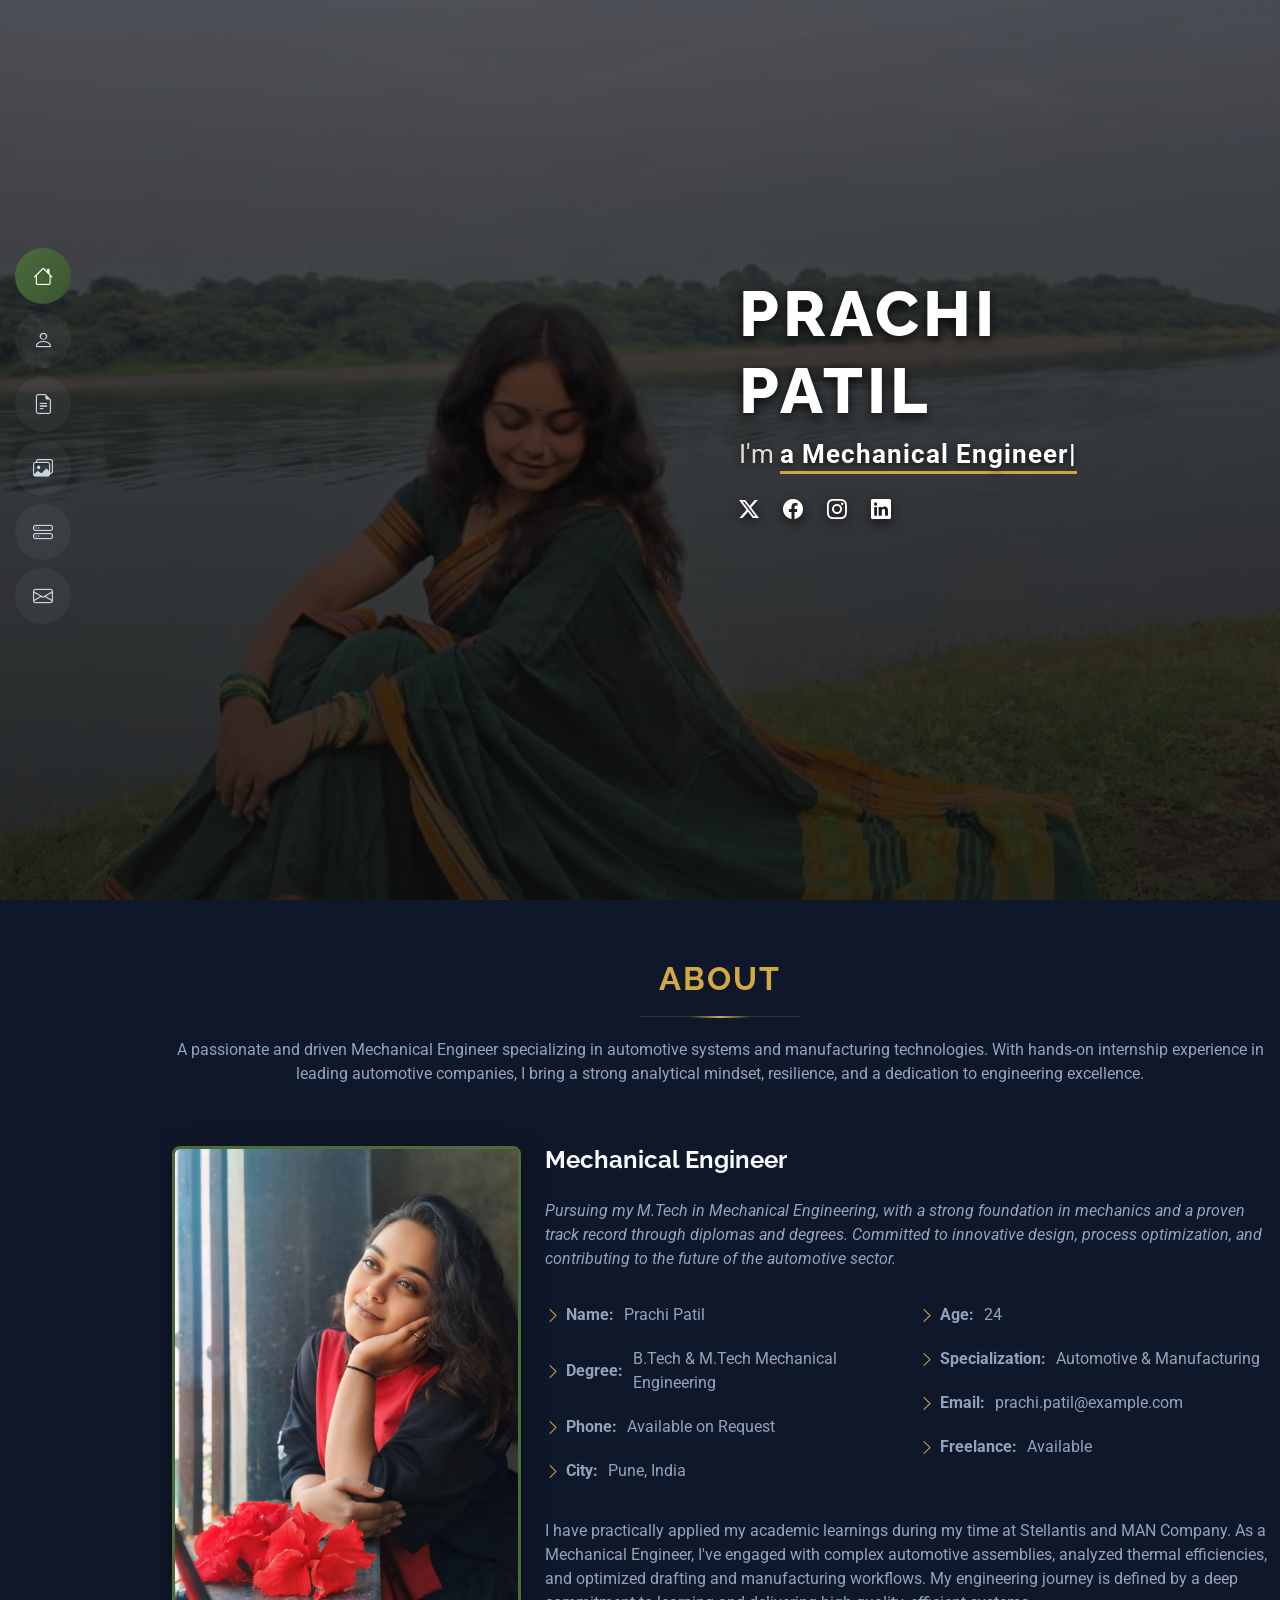
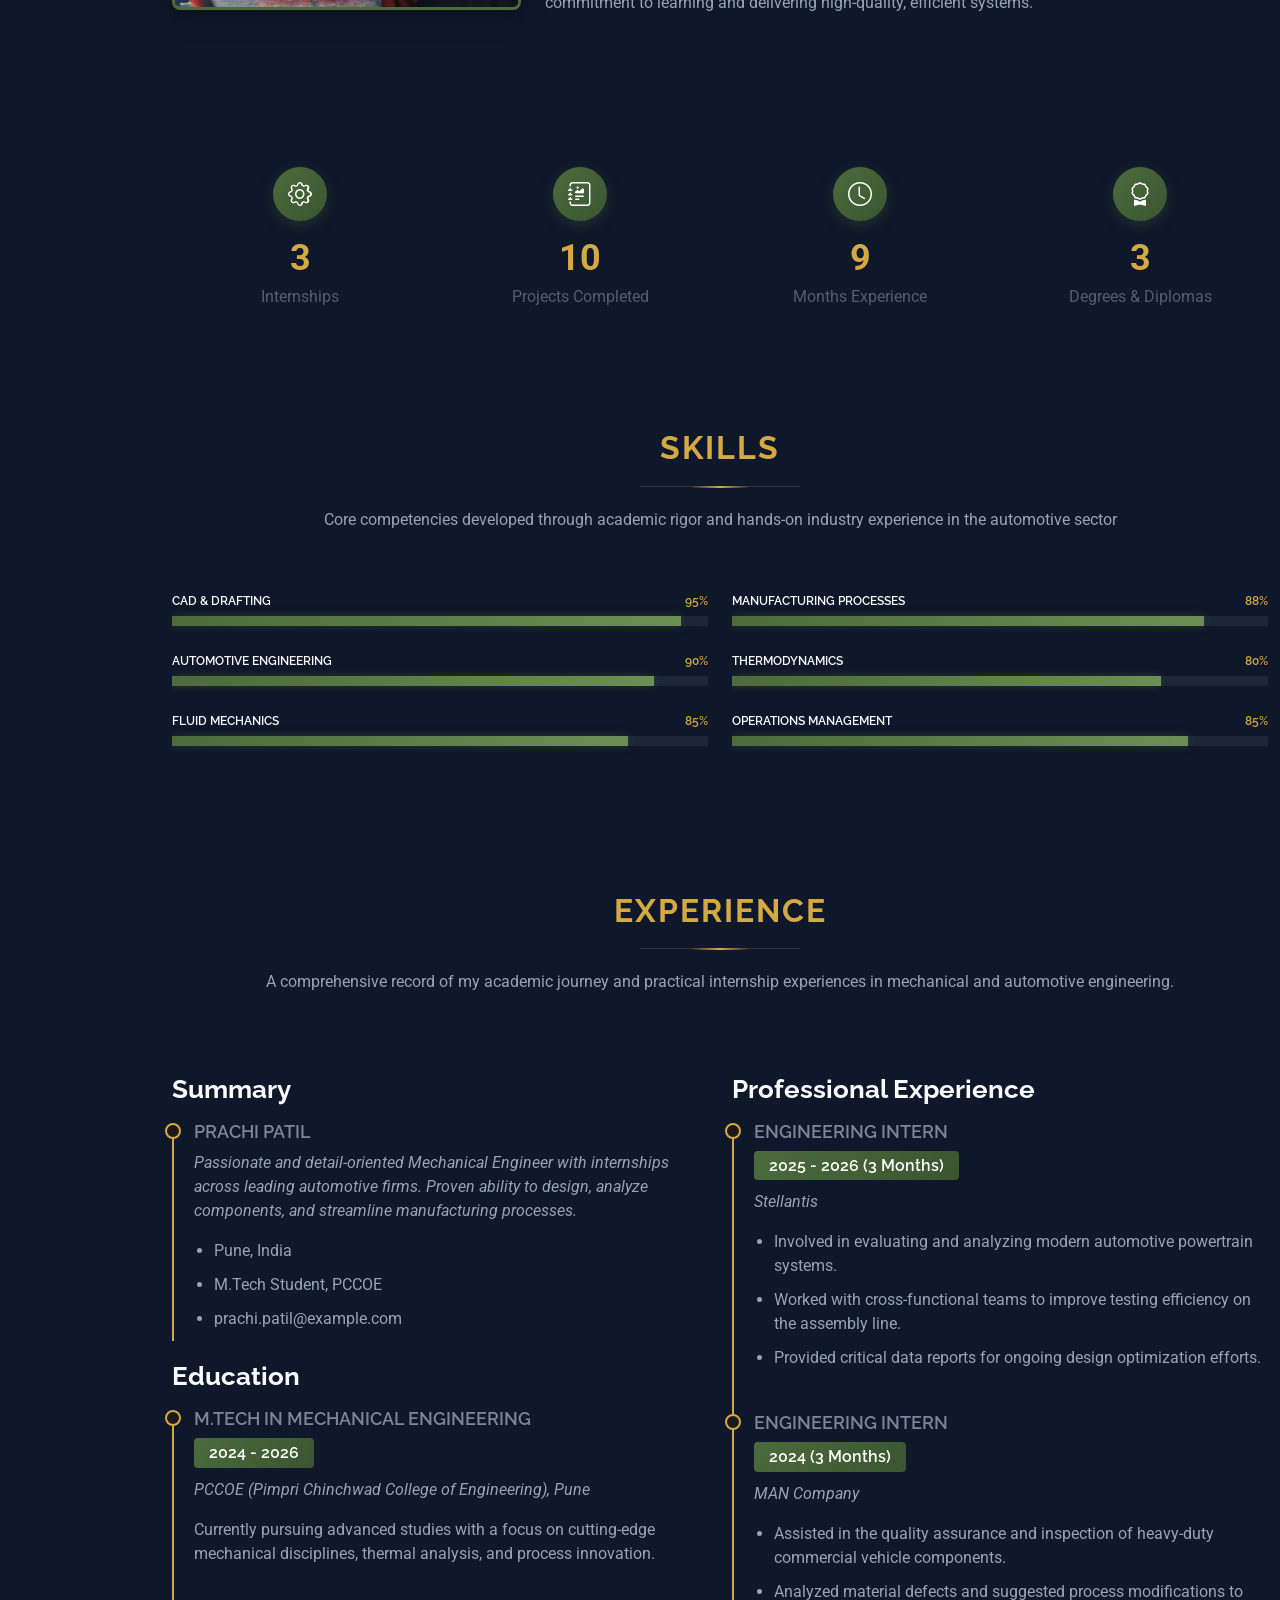
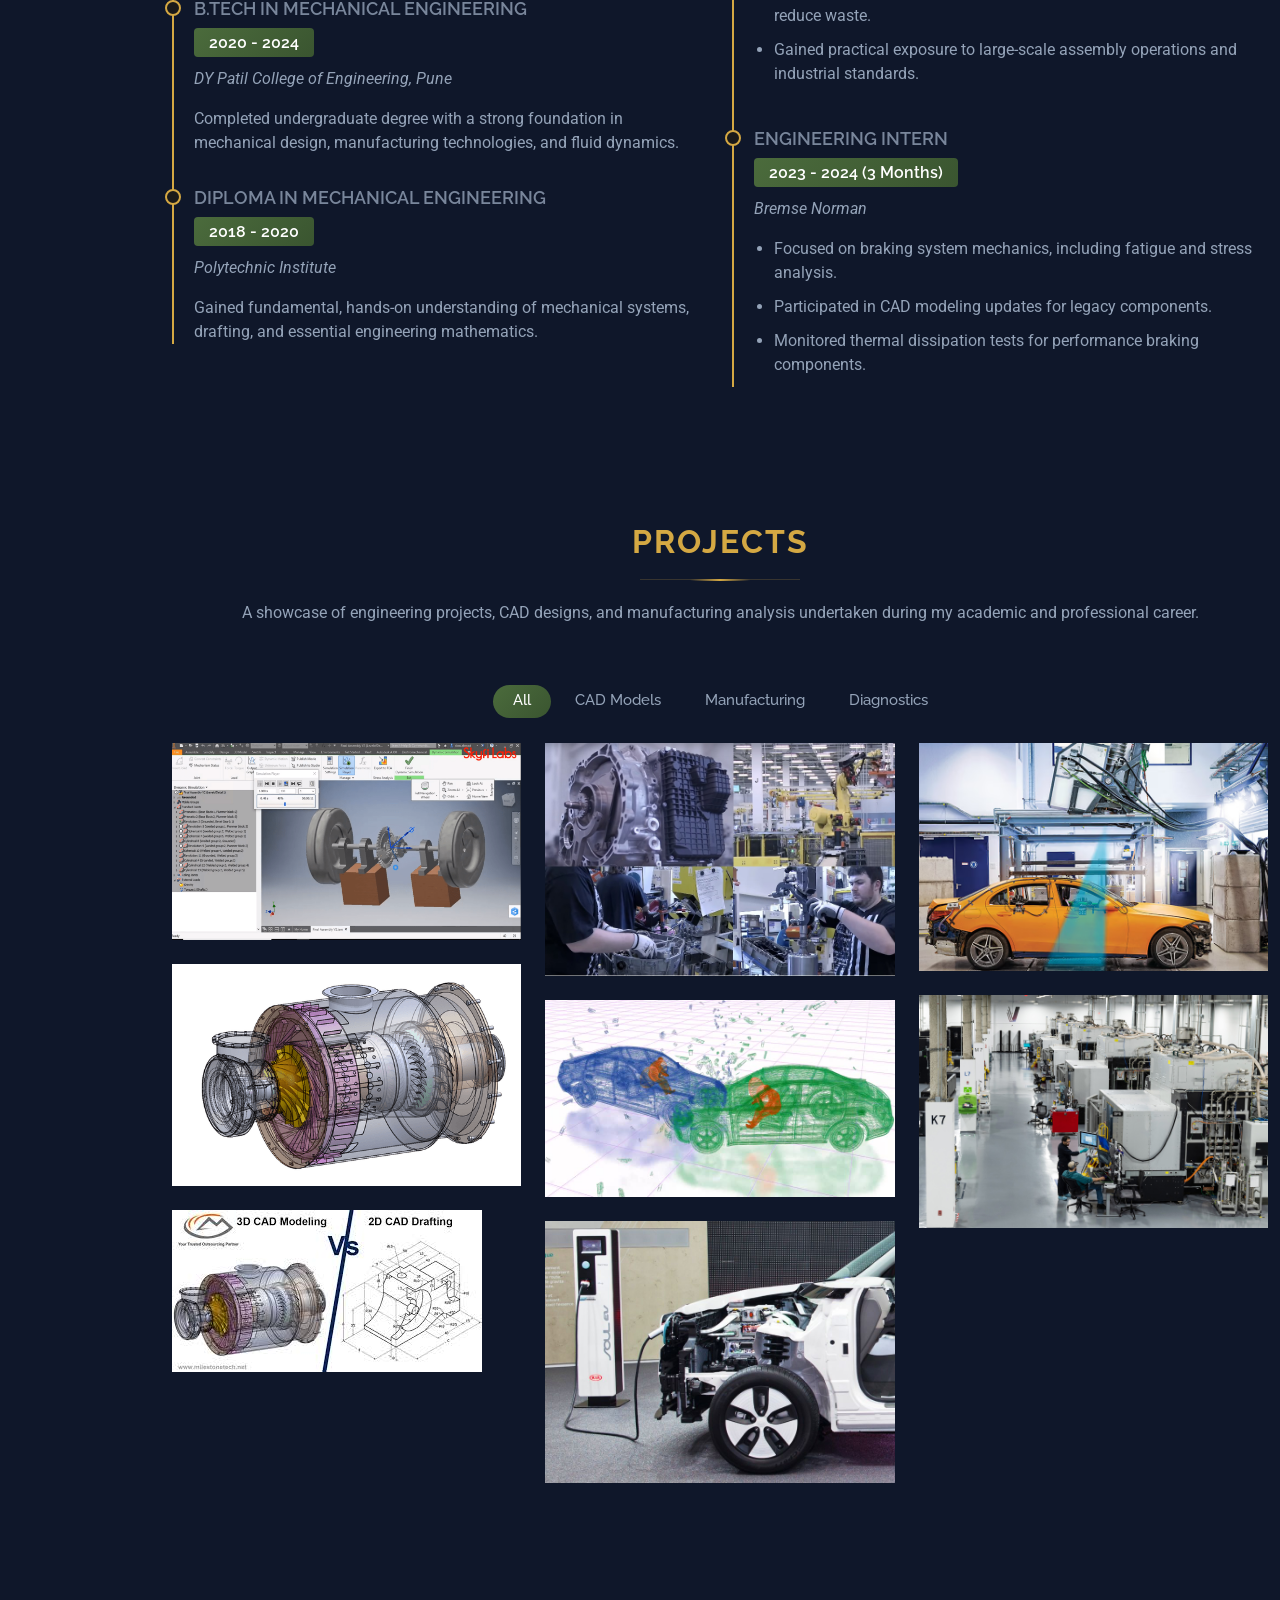
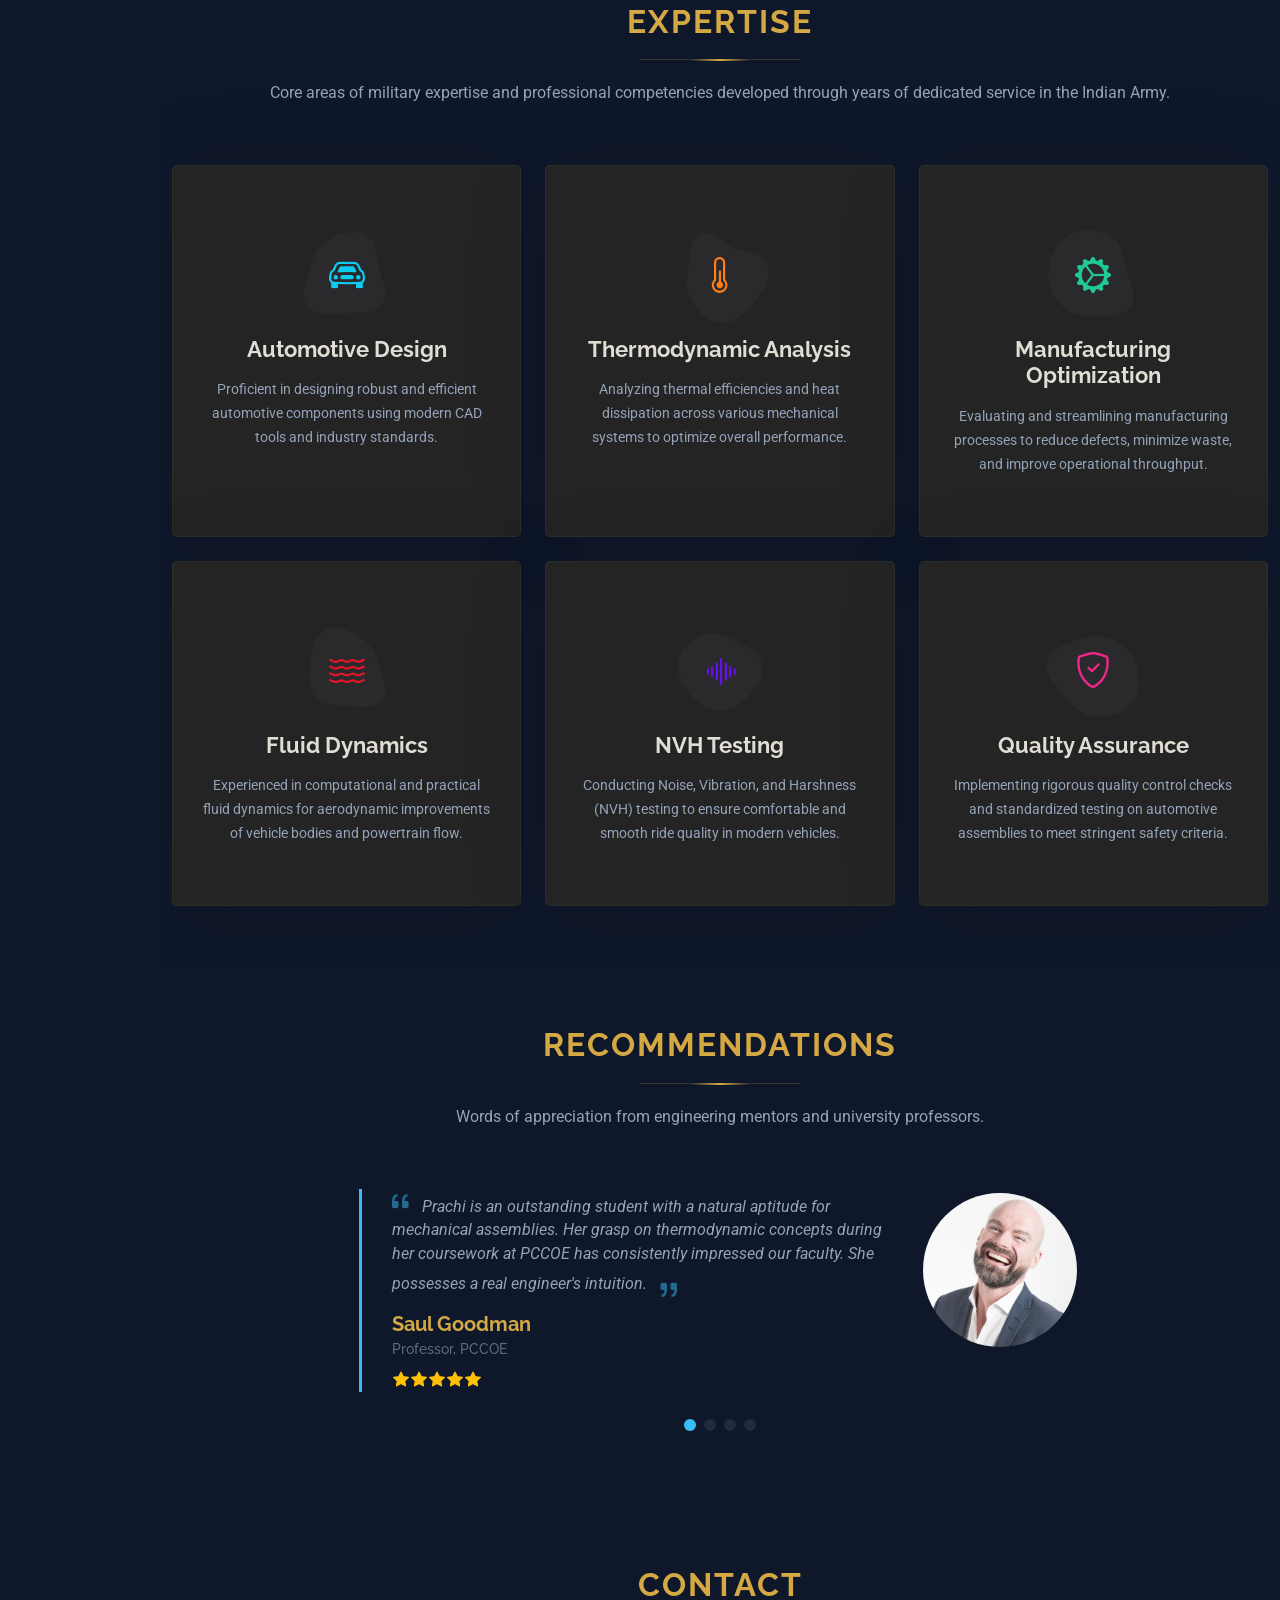
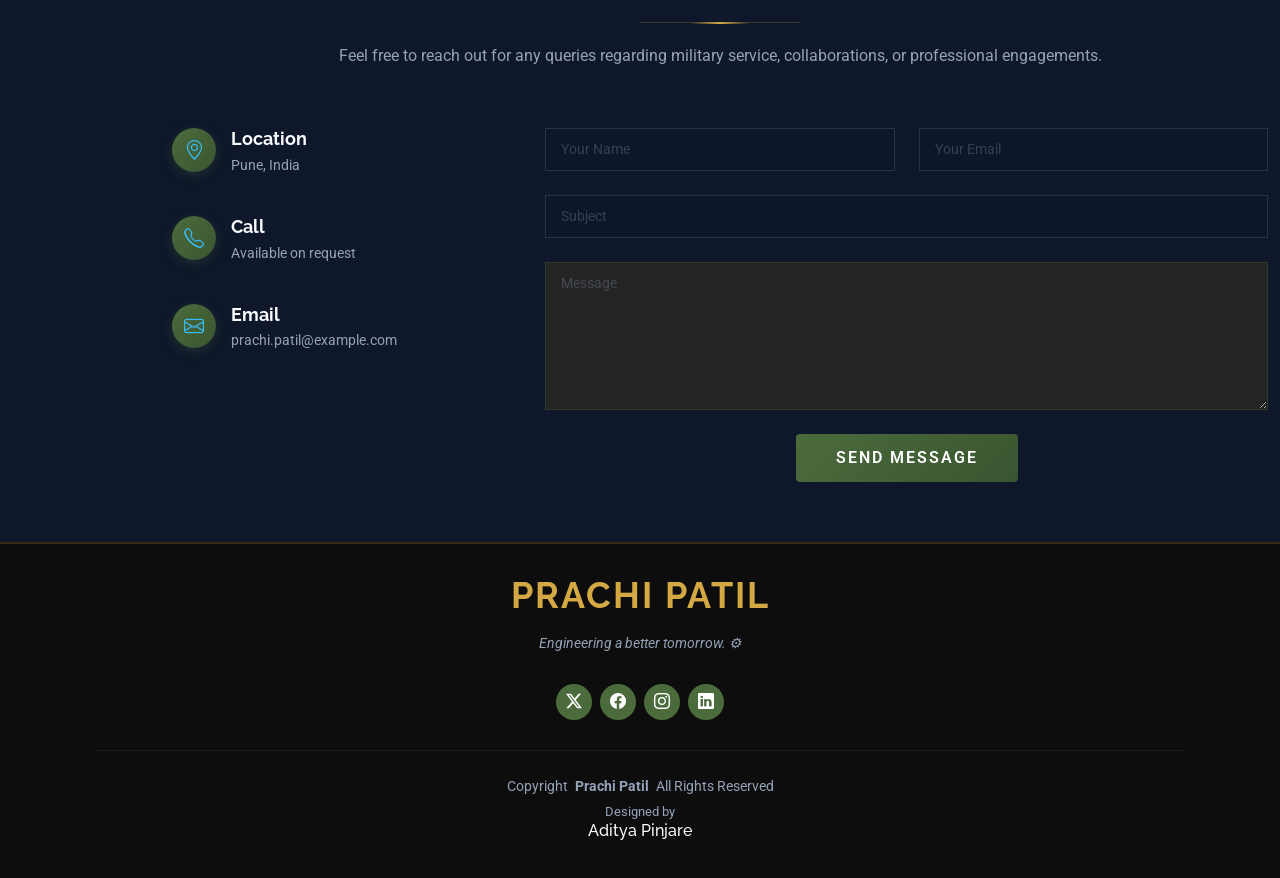
==== commit 82c9959c: "updated something" ====
--- a/index.html
+++ b/index.html
@@ -11,8 +11,12 @@
   <meta content="Mechanical Engineer, Prachi Patil, Automotive, Manufacturing, Portfolio, Engineering" name="keywords">
 
   <!-- Favicons -->
-  <link href="assets/img/favicon.png" rel="icon">
-  <link href="assets/img/apple-touch-icon.png" rel="apple-touch-icon">
+  <link
+    href="assets/img/166457798-letter-pp-initial-logo-with-hand-draw-floral-initial-wedding-font-logo-with-circle-and-flowers.jpg"
+    rel="icon">
+  <link
+    href="assets/img/166457798-letter-pp-initial-logo-with-hand-draw-floral-initial-wedding-font-logo-with-circle-and-flowers.jpg"
+    rel="apple-touch-icon">
 
   <!-- Fonts -->
   <link href="https://fonts.googleapis.com" rel="preconnect">
@@ -389,12 +393,12 @@
           <div class="row gy-4 isotope-container" data-aos="fade-up" data-aos-delay="200">
 
             <div class="col-lg-4 col-md-6 portfolio-item isotope-item filter-app">
-              <img src="assets/img/masonry-portfolio/gettyimages-1310265969-612x612.jpg" class="img-fluid"
-                alt="Field Training">
+              <img src="assets/img/cad-with-autodesk-inventor-working.png" class="img-fluid"
+                alt="Autodesk Inventor Modeling">
               <div class="portfolio-info">
-                <h4>Field Training</h4>
-                <p>Tactical exercises and terrain familiarization</p>
-                <a href="assets/img/masonry-portfolio/gettyimages-1310265969-612x612.jpg" title="Field Training"
+                <h4>Autodesk Inventor Modeling</h4>
+                <p>Working on precision CAD assemblies</p>
+                <a href="assets/img/cad-with-autodesk-inventor-working.png" title="Autodesk Inventor Modeling"
                   data-gallery="portfolio-gallery-app" class="glightbox preview-link"><i class="bi bi-zoom-in"></i></a>
                 <a href="portfolio-details.html" title="More Details" class="details-link"><i
                     class="bi bi-link-45deg"></i></a>
@@ -402,11 +406,11 @@
             </div><!-- End Portfolio Item -->
 
             <div class="col-lg-4 col-md-6 portfolio-item isotope-item filter-product">
-              <img src="assets/img/masonry-portfolio/Operation-Karuna.webp" class="img-fluid" alt="Operation Karuna">
+              <img src="assets/img/gearbox-manufacturing.jpg" class="img-fluid" alt="Gearbox Manufacturing Process">
               <div class="portfolio-info">
-                <h4>Operation Karuna</h4>
-                <p>Humanitarian aid and disaster relief missions</p>
-                <a href="assets/img/masonry-portfolio/Operation-Karuna.webp" title="Operation Karuna"
+                <h4>Gearbox Manufacturing</h4>
+                <p>Precision assembly of industrial gearboxes</p>
+                <a href="assets/img/gearbox-manufacturing.jpg" title="Gearbox Manufacturing"
                   data-gallery="portfolio-gallery-product" class="glightbox preview-link"><i
                     class="bi bi-zoom-in"></i></a>
                 <a href="portfolio-details.html" title="More Details" class="details-link"><i
@@ -415,25 +419,25 @@
             </div><!-- End Portfolio Item -->
 
             <div class="col-lg-4 col-md-6 portfolio-item isotope-item filter-branding">
-              <img src="assets/img/masonry-portfolio/94km1d08_republic-day_120x90_26_January_24.jpg" class="img-fluid"
-                alt="Republic Day Parade">
+              <img src="assets/img/199126c0-4012-4237-ab61-48b0edd8c492_MB-crash-xray-web.avif" class="img-fluid"
+                alt="Vehicle Crash Diagnostics">
               <div class="portfolio-info">
-                <h4>Republic Day Parade</h4>
-                <p>Marching contingent at Kartavya Path</p>
-                <a href="assets/img/masonry-portfolio/94km1d08_republic-day_120x90_26_January_24.jpg"
-                  title="Republic Day Parade" data-gallery="portfolio-gallery-branding"
-                  class="glightbox preview-link"><i class="bi bi-zoom-in"></i></a>
+                <h4>Crash Diagnostics</h4>
+                <p>X-ray diagnostics of vehicular crash zones</p>
+                <a href="assets/img/199126c0-4012-4237-ab61-48b0edd8c492_MB-crash-xray-web.avif"
+                  title="Crash Diagnostics" data-gallery="portfolio-gallery-branding" class="glightbox preview-link"><i
+                    class="bi bi-zoom-in"></i></a>
                 <a href="portfolio-details.html" title="More Details" class="details-link"><i
                     class="bi bi-link-45deg"></i></a>
               </div>
             </div><!-- End Portfolio Item -->
 
             <div class="col-lg-4 col-md-6 portfolio-item isotope-item filter-app">
-              <img src="assets/img/masonry-portfolio/FuVC56SaMAI6DF7.jpg" class="img-fluid" alt="Combat Drill">
+              <img src="assets/img/cadmodeling-gallery-2.png" class="img-fluid" alt="Complex Assembly Draft">
               <div class="portfolio-info">
-                <h4>Combat Drill</h4>
-                <p>Weapons training and assault course</p>
-                <a href="assets/img/masonry-portfolio/FuVC56SaMAI6DF7.jpg" title="Combat Drill"
+                <h4>Complex Assembly Draft</h4>
+                <p>Detailed CAD model of mechanical suspension</p>
+                <a href="assets/img/cadmodeling-gallery-2.png" title="Complex Assembly Draft"
                   data-gallery="portfolio-gallery-app" class="glightbox preview-link"><i class="bi bi-zoom-in"></i></a>
                 <a href="portfolio-details.html" title="More Details" class="details-link"><i
                     class="bi bi-link-45deg"></i></a>
@@ -441,27 +445,24 @@
             </div><!-- End Portfolio Item -->
 
             <div class="col-lg-4 col-md-6 portfolio-item isotope-item filter-product">
-              <img
-                src="assets/img/masonry-portfolio/operationsadbhavanaintuting6-1713802346870file_16_9-1713802365180.avif"
-                class="img-fluid" alt="Operation Sadbhavana">
+              <img src="assets/img/MIT-VulcanForms-01-press.jpg" class="img-fluid" alt="Advanced Press Manufacturing">
               <div class="portfolio-info">
-                <h4>Operation Sadbhavana</h4>
-                <p>Civil-military cooperative operations</p>
-                <a href="assets/img/masonry-portfolio/operationsadbhavanaintuting6-1713802346870file_16_9-1713802365180.avif"
-                  title="Operation Sadbhavana" data-gallery="portfolio-gallery-product"
-                  class="glightbox preview-link"><i class="bi bi-zoom-in"></i></a>
+                <h4>Press Manufacturing</h4>
+                <p>High-tonnage stamping press operation</p>
+                <a href="assets/img/MIT-VulcanForms-01-press.jpg" title="Press Manufacturing"
+                  data-gallery="portfolio-gallery-product" class="glightbox preview-link"><i
+                    class="bi bi-zoom-in"></i></a>
                 <a href="portfolio-details.html" title="More Details" class="details-link"><i
                     class="bi bi-link-45deg"></i></a>
               </div>
             </div><!-- End Portfolio Item -->
 
             <div class="col-lg-4 col-md-6 portfolio-item isotope-item filter-branding">
-              <img src="assets/img/masonry-portfolio/ota-chennai-pop-2025.webp" class="img-fluid"
-                alt="Passing Out Parade">
+              <img src="assets/img/istockphoto-1493932130-640x640.jpg" class="img-fluid" alt="Structural Inspection">
               <div class="portfolio-info">
-                <h4>Commissioning Ceremony</h4>
-                <p>Piping ceremony upon graduation from OTA</p>
-                <a href="assets/img/masonry-portfolio/ota-chennai-pop-2025.webp" title="Commissioning Ceremony"
+                <h4>Structural Inspection</h4>
+                <p>High-precision metrology diagnostics</p>
+                <a href="assets/img/istockphoto-1493932130-640x640.jpg" title="Structural Inspection"
                   data-gallery="portfolio-gallery-branding" class="glightbox preview-link"><i
                     class="bi bi-zoom-in"></i></a>
                 <a href="portfolio-details.html" title="More Details" class="details-link"><i
@@ -470,43 +471,31 @@
             </div><!-- End Portfolio Item -->
 
             <div class="col-lg-4 col-md-6 portfolio-item isotope-item filter-app">
-              <img src="assets/img/masonry-portfolio/OTA-pop-drill.jpg" class="img-fluid" alt="Passing Out Parade">
+              <img src="assets/img/images.jpg" class="img-fluid" alt="Engine Component Design">
               <div class="portfolio-info">
-                <h4>Passing Out Parade</h4>
-                <p>OTA Chennai graduation ceremony</p>
-                <a href="assets/img/masonry-portfolio/OTA-pop-drill.jpg" title="Passing Out Parade"
-                  data-gallery="portfolio-gallery-app" class="glightbox preview-link"><i class="bi bi-zoom-in"></i></a>
-                <a href="portfolio-details.html" title="More Details" class="details-link"><i
-                    class="bi bi-link-45deg"></i></a>
-              </div>
-            </div><!-- End Portfolio Item -->
-
-            <div class="col-lg-4 col-md-6 portfolio-item isotope-item filter-product">
-              <img src="assets/img/masonry-portfolio/Army-1-2025-05-5b8b151de992362e4ce3ff916b823e4c.avif"
-                class="img-fluid" alt="Forward Area Deployment">
-              <div class="portfolio-info">
-                <h4>Forward Area Deployment</h4>
-                <p>High altitude and frontier operations</p>
-                <a href="assets/img/masonry-portfolio/Army-1-2025-05-5b8b151de992362e4ce3ff916b823e4c.avif"
-                  title="Forward Area Deployment" data-gallery="portfolio-gallery-product"
+                <h4>Engine Component Design</h4>
+                <p>Thermodynamic component structural design</p>
+                <a href="assets/img/images.jpg" title="Engine Component Design" data-gallery="portfolio-gallery-app"
                   class="glightbox preview-link"><i class="bi bi-zoom-in"></i></a>
                 <a href="portfolio-details.html" title="More Details" class="details-link"><i
                     class="bi bi-link-45deg"></i></a>
               </div>
             </div><!-- End Portfolio Item -->
 
-            <div class="col-lg-4 col-md-6 portfolio-item isotope-item filter-branding">
-              <img src="assets/img/masonry-portfolio/1737008772-6529.jpg" class="img-fluid" alt="">
+            <div class="col-lg-4 col-md-6 portfolio-item isotope-item filter-product">
+              <img src="assets/img/ev-suspension-hdr.jpg" class="img-fluid" alt="EV Suspension Assembly">
               <div class="portfolio-info">
-                <h4>Army Day Parade Jan 15th</h4>
-                <p>Marching contingent at Parade Ground</p>
-                <a href="assets/img/masonry-portfolio/1737008772-6529.jpg" title="Army Day Parade Jan 15th"
-                  data-gallery="portfolio-gallery-branding" class="glightbox preview-link"><i
+                <h4>EV Suspension Assembly</h4>
+                <p>Manufacturing alignment for electric vehicle suspension</p>
+                <a href="assets/img/ev-suspension-hdr.jpg" title="EV Suspension Assembly"
+                  data-gallery="portfolio-gallery-product" class="glightbox preview-link"><i
                     class="bi bi-zoom-in"></i></a>
                 <a href="portfolio-details.html" title="More Details" class="details-link"><i
                     class="bi bi-link-45deg"></i></a>
               </div>
             </div><!-- End Portfolio Item -->
+
+
 
           </div><!-- End Portfolio Container -->
 
@@ -683,11 +672,13 @@
                     <div class="testimonial-content">
                       <p>
                         <i class="bi bi-quote quote-icon-left"></i>
-                        <span>Prachi is an outstanding student with a natural aptitude for mechanical assemblies. Her grasp on thermodynamic concepts during her coursework at PCCOE has consistently impressed our faculty. She possesses a real engineer's intuition.</span>
+                        <span>Prachi is an outstanding student with a natural aptitude for mechanical assemblies. Her
+                          grasp on thermodynamic concepts during her coursework at PCCOE has consistently impressed our
+                          faculty. She possesses a real engineer's intuition.</span>
 
                         <i class="bi bi-quote quote-icon-right"></i>
                       </p>
-                      <h3>Dr. Rajesh Kumar</h3>
+                      <h3>Saul Goodman</h3>
                       <h4>Professor, PCCOE</h4>
                       <div class="stars">
                         <i class="bi bi-star-fill"></i><i class="bi bi-star-fill"></i><i class="bi bi-star-fill"></i><i
@@ -696,8 +687,7 @@
                     </div>
                   </div>
                   <div class="col-lg-2 text-center">
-                    <img src="assets/img/testimonials/3ec38384f542f798e97b0331e7612d89_400x400.jpg"
-                      class="img-fluid testimonial-img" alt="">
+                    <img src="assets/img/testimonials/testimonials-1.jpg" class="img-fluid testimonial-img" alt="">
                   </div>
                 </div>
               </div>
@@ -710,11 +700,13 @@
                     <div class="testimonial-content">
                       <p>
                         <i class="bi bi-quote quote-icon-left"></i>
-                        <span>During her internship at Stellantis, Prachi showcased an excellent ability to analyze automotive powertrain systems. Her dedication to identifying testing inefficiencies on our assembly lines provided actionable improvements.</span>
+                        <span>During her internship at Stellantis, Prachi showcased an excellent ability to analyze
+                          automotive powertrain systems. Her dedication to identifying testing inefficiencies on our
+                          assembly lines provided actionable improvements.</span>
 
                         <i class="bi bi-quote quote-icon-right"></i>
                       </p>
-                      <h3>Priya Sharma</h3>
+                      <h3>Sara Williams</h3>
                       <h4>Senior Engineer, Stellantis</h4>
                       <div class="stars">
                         <i class="bi bi-star-fill"></i><i class="bi bi-star-fill"></i><i class="bi bi-star-fill"></i><i
@@ -723,8 +715,7 @@
                     </div>
                   </div>
                   <div class="col-lg-2 text-center">
-                    <img src="assets/img/testimonials/priya-sharma-mig1-1758785688.jpg"
-                      class="img-fluid testimonial-img" alt="">
+                    <img src="assets/img/testimonials/testimonials-2.jpg" class="img-fluid testimonial-img" alt="">
                   </div>
                 </div>
               </div>
@@ -737,11 +728,13 @@
                     <div class="testimonial-content">
                       <p>
                         <i class="bi bi-quote quote-icon-left"></i>
-                        <span>Prachi was an invaluable asset during her stint at MAN Company. Her meticulous approach to inspecting heavy-duty commercial vehicle components and identifying material defects helped streamline our assurance processes.</span>
+                        <span>Prachi was an invaluable asset during her stint at MAN Company. Her meticulous approach to
+                          inspecting heavy-duty commercial vehicle components and identifying material defects helped
+                          streamline our assurance processes.</span>
 
                         <i class="bi bi-quote quote-icon-right"></i>
                       </p>
-                      <h3>Suresh Nair</h3>
+                      <h3>Jena Smith</h3>
                       <h4>Project Manager, MAN Company</h4>
                       <div class="stars">
                         <i class="bi bi-star-fill"></i><i class="bi bi-star-fill"></i><i class="bi bi-star-fill"></i><i
@@ -750,7 +743,7 @@
                     </div>
                   </div>
                   <div class="col-lg-2 text-center">
-                    <img src="assets/img/testimonials/1516452937984.jpg" class="img-fluid testimonial-img" alt="">
+                    <img src="assets/img/testimonials/testimonials-3.jpg" class="img-fluid testimonial-img" alt="">
                   </div>
                 </div>
               </div>
@@ -763,11 +756,14 @@
                     <div class="testimonial-content">
                       <p>
                         <i class="bi bi-quote quote-icon-left"></i>
-                        <span>Prachi’s knowledge of braking system mechanics is exemplary. Her participation in stress analysis and legacy CAD updates at Bremse Norman truly proved her readiness for a fast-paced automotive engineering environment.</span>
+                        <span>Prachi’s knowledge of braking system mechanics is exemplary. Her participation in stress
+                          analysis and legacy CAD updates at Bremse Norman truly proved her readiness for a fast-paced
+                          automotive engineering environment.</span>
 
                         <i class="bi bi-quote quote-icon-right"></i>
                       </p>
-                      <h3>Bikram Singh</h3>
+                      <h3>John Larson
+                      </h3>
                       <h4>Lead Designer, Bremse Norman</h4>
                       <div class="stars">
                         <i class="bi bi-star-fill"></i><i class="bi bi-star-fill"></i><i class="bi bi-star-fill"></i><i
@@ -776,7 +772,7 @@
                     </div>
                   </div>
                   <div class="col-lg-2 text-center">
-                    <img src="assets/img/testimonials/Gen_Bikram_Singh.jpg" class="img-fluid testimonial-img" alt="">
+                    <img src="assets/img/testimonials/testimonials-4.jpg" class="img-fluid testimonial-img" alt="">
                   </div>
                 </div>
               </div>
--- a/assets/css/main.css
+++ b/assets/css/main.css
@@ -16,51 +16,51 @@
   --nav-font: "Poppins", sans-serif;
 }
 
-/* Global Colors — Industrial Dark Theme */
+/* Global Colors — Developer Slate Theme */
 :root {
-  --background-color: #121212;
-  /* Deep slate for industrial feel */
-  --default-color: #cfd8dc;
-  /* Subtle grey for default text */
-  --heading-color: #ffffff;
-  /* Crisp white for clean engineered look */
-  --accent-color: #f57c00;
-  /* Vibrant safety orange for high contrast accent */
-  --surface-color: #1e1e1e;
+  --background-color: #0f172a;
+  /* Deep slate/navy for developer feel */
+  --default-color: #94a3b8;
+  /* Cool slate grey for default text */
+  --heading-color: #f8fafc;
+  /* Crisp white for clean engineering look */
+  --accent-color: #38bdf8;
+  /* Vibrant sky blue for technical contrast */
+  --surface-color: #1e293b;
   /* Slightly lighter surface for cards/panels */
   --contrast-color: #ffffff;
-  /* White contrast text for orange backgrounds */
-}
-
-/* Nav Menu Colors — Industrial Theme */
+  /* White contrast text for blue backgrounds */
+}
+
+/* Nav Menu Colors — Developer Theme */
 :root {
-  --nav-color: #90a4ae;
-  /* Blue-grey for standard nav */
-  --nav-hover-color: #f57c00;
-  /* Safety orange on hover */
-  --nav-mobile-background-color: #121212;
+  --nav-color: #cbd5e1;
+  /* Light slate grey for standard nav */
+  --nav-hover-color: #38bdf8;
+  /* Sky blue on hover */
+  --nav-mobile-background-color: #0f172a;
   /* Dark mobile nav background */
-  --nav-dropdown-background-color: #1e1e1e;
+  --nav-dropdown-background-color: #1e293b;
   /* Dark dropdown background */
-  --nav-dropdown-color: #cfd8dc;
+  --nav-dropdown-color: #cbd5e1;
   /* Light dropdown text */
-  --nav-dropdown-hover-color: #f57c00;
-  /* Orange hover for dropdown links */
-}
-
-
-/* Color Presets — Military Dark Theme Overrides */
+  --nav-dropdown-hover-color: #38bdf8;
+  /* Sky hover for dropdown links */
+}
+
+
+/* Color Presets — Developer Slate Theme Overrides */
 
 .light-background {
-  --background-color: #1e1e1e;
-  --surface-color: #2a2a2a;
+  --background-color: #1e293b;
+  --surface-color: #334155;
 }
 
 .dark-background {
-  --background-color: #0d0d0d;
-  --default-color: #ffffff;
-  --heading-color: #d4a843;
-  --surface-color: #1a1a1a;
+  --background-color: #020617;
+  --default-color: #f8fafc;
+  --heading-color: #ffffff;
+  --surface-color: #0f172a;
   --contrast-color: #ffffff;
 }
 
